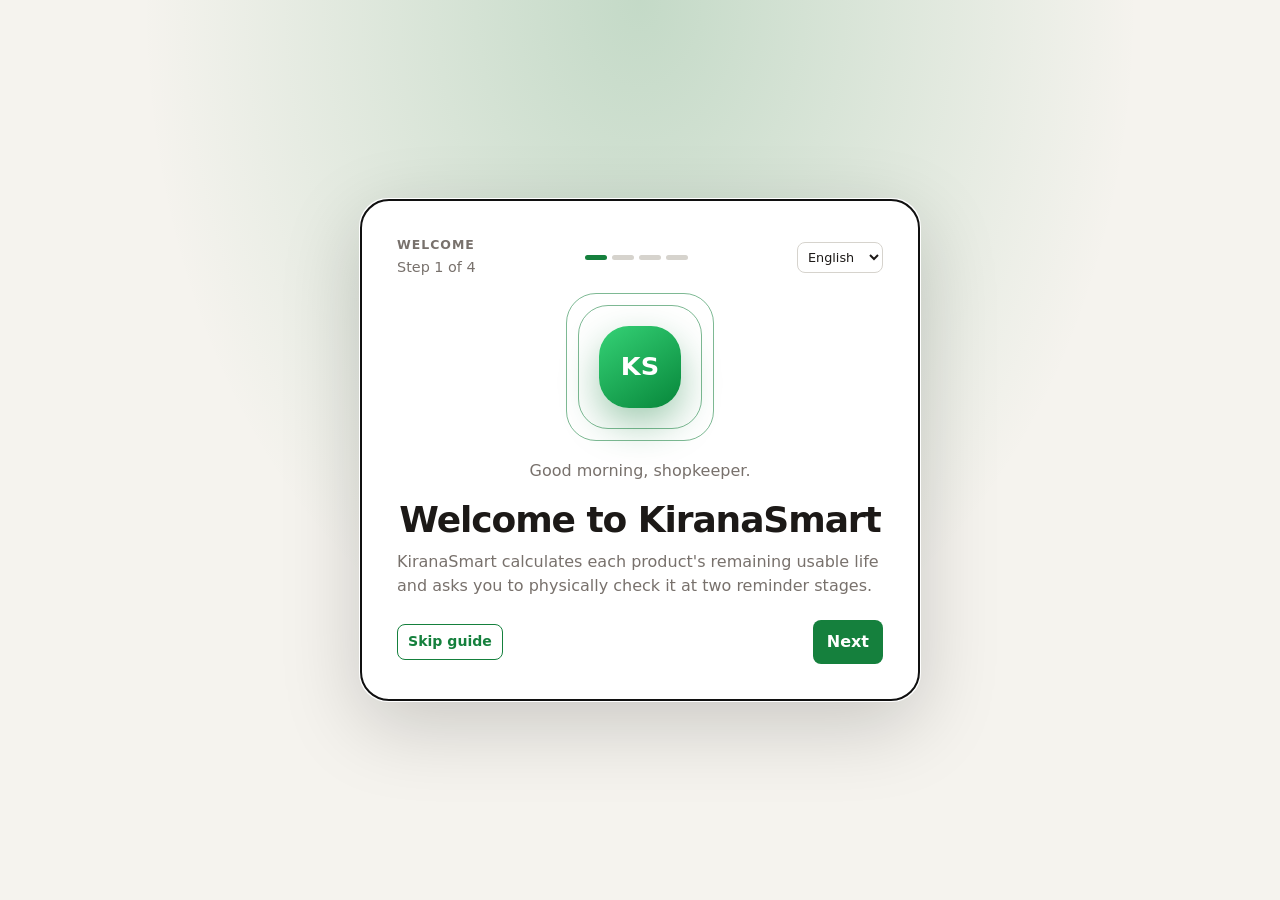
==== NEW ONE.html @ 7dddd2c5 "Add files via upload" ====
<!DOCTYPE html>
<html lang="en"><head><meta charset="utf-8">
<meta name="viewport" content="width=device-width, initial-scale=1, viewport-fit=cover">
<title>KiranaSmart — Expiry Reminders</title>
<style>
:root{--bg:#f5f3ee;--card:#fff;--ink:#1c1917;--mut:#78716c;--brand:#15803d;--line:#d6d3cd;--g:#16a34a;--y:#f59e0b;--r:#dc2626;--on:#fff;--ease-spring:cubic-bezier(0.16,1,0.3,1);box-sizing:border-box;padding-top:env(safe-area-inset-top,0px);padding-bottom:env(safe-area-inset-bottom,0px);color-scheme:light}
@media(prefers-color-scheme:dark){:root:not([data-theme="light"]){--bg:#0c0a09;--card:#1c1917;--ink:#fafaf9;--mut:#a8a29e;--brand:#1db954;--line:#44403c;--on:#003d20;color-scheme:dark}}
:root[data-theme="dark"]{--bg:#0c0a09;--card:#1c1917;--ink:#fafaf9;--mut:#a8a29e;--brand:#1db954;--line:#44403c;--on:#003d20;color-scheme:dark}
*{box-sizing:border-box}html{scroll-padding-top:env(safe-area-inset-top,0px)}
body{margin:0;background:var(--bg);color:var(--ink);font:16px/1.5 system-ui,-apple-system,"Segoe UI","Noto Sans","Noto Sans Devanagari","Noto Sans Kannada",sans-serif;padding-bottom:108px}
header{display:flex;justify-content:space-between;align-items:center;gap:8px;padding:14px 16px;background:var(--bg);color:var(--ink);border-bottom:1px solid var(--line)}
header h1{margin:0;font-size:1.25rem;letter-spacing:.2px}
header .sub{font-size:.78rem;opacity:.82}
header select{width:auto;max-width:45%;padding:6px 8px;border-radius:8px;border:0;font:inherit}
.header-actions{display:flex;align-items:center;gap:8px}
main{max-width:720px;margin:0 auto;padding:14px}
h2{font-size:1.05rem;margin:18px 0 8px}
.card{background:var(--card);border:1px solid var(--line);border-left-width:6px;border-radius:8px;padding:12px;margin:0 0 10px;box-shadow:0 2px 10px rgba(28,25,23,.035);transition:transform .28s var(--ease-spring),box-shadow .28s var(--ease-spring),background-color .2s var(--ease-spring)}
.card:hover{transform:translateY(-2px);box-shadow:0 8px 24px rgba(28,25,23,.08)}
.card.g{border-left-color:var(--g)}.card.y{border-left-color:var(--y)}.card.r{border-left-color:var(--r)}
.card.n{border-left-color:var(--line)}
.card.r{animation:pulseGlow 3.2s ease-in-out infinite}
.row{display:flex;justify-content:space-between;gap:8px;align-items:flex-start;flex-wrap:wrap}
.mut{color:var(--mut);font-size:.9rem}
.chip{display:inline-block;padding:2px 10px;border-radius:99px;font-size:.82rem;font-weight:600;color:#fff}
.chip.g{background:var(--g);color:#082b16}.chip.y{background:var(--y);color:#222}.chip.r{background:var(--r)}.chip.n{background:var(--mut)}
.ledger{display:flex;height:44px;border-radius:8px;overflow:hidden;border:1px solid var(--line);margin:8px 0}
.ledger div{display:flex;align-items:center;justify-content:center;color:#fff;font-weight:700;min-width:0;transition:flex .5s var(--ease-spring)}
.ledger .y{color:#222}
.stats{display:grid;grid-template-columns:repeat(3,minmax(0,1fr));gap:8px}
.stat{background:var(--card);border:1px solid var(--line);border-radius:10px;padding:10px}
.stat b{font-size:1.6rem;display:block}
.stat small{display:block;font-size:.75rem}
.dash-actions{border-left:6px solid var(--brand)}
.risk-section{background:var(--card);border:1px solid var(--line);border-left:7px solid var(--line);border-radius:8px;padding:12px;margin:14px 0;transition:transform .28s var(--ease-spring),box-shadow .28s var(--ease-spring)}
.risk-section:hover{transform:translateY(-2px);box-shadow:0 8px 24px rgba(28,25,23,.08)}
.risk-section.g{border-left-color:var(--g)}.risk-section.y{border-left-color:var(--y)}.risk-section.r{border-left-color:var(--r)}
.risk-section.n{border-left-color:var(--line)}
.risk-section.r{animation:pulseGlow 3.2s ease-in-out infinite}
.risk-head{display:flex;align-items:center;justify-content:space-between;gap:8px}
.risk-head h2{margin:0}
.risk-section>p{margin:6px 0 12px;color:var(--mut)}
.risk-section .card{margin-bottom:8px}
.recent-products{display:grid;grid-template-columns:repeat(2,minmax(0,1fr));gap:8px;margin-top:10px}
.recent-product{width:100%;text-align:left;background:var(--bg);color:var(--ink);border:1px solid var(--line);padding:10px;display:flex;flex-direction:column;gap:2px}
.recent-product b{overflow-wrap:anywhere}
.recent-product small{color:var(--mut);font-size:.8rem}
.recent-product.selected{border-color:var(--brand);box-shadow:inset 0 0 0 1px var(--brand)}
.form-card,.settings-card{background:var(--card);border:1px solid var(--line);border-radius:8px;padding:16px;margin:0 0 14px;box-shadow:0 2px 10px rgba(28,25,23,.035)}
.form-card h3,.settings-card h3{margin:0 0 4px;font-size:1rem}
.form-hint{margin:0 0 12px;color:var(--mut);font-size:.86rem}
.form-grid{display:grid;grid-template-columns:repeat(2,minmax(0,1fr));gap:10px}
.qty-stepper{display:flex;align-items:center;gap:10px}
.qty-stepper button{width:44px;height:44px;padding:0;font-size:1.25rem}
.qty-stepper input{max-width:90px;text-align:center}
.settings-group{margin:0 0 22px}
.settings-group>h2{font-size:.82rem;text-transform:uppercase;letter-spacing:.08em;color:var(--mut);margin:18px 2px 10px}
.settings-row{display:flex;align-items:center;gap:12px}
.settings-icon{width:40px;height:40px;flex:none;border-radius:8px;background:color-mix(in srgb,var(--brand) 12%,transparent);display:grid;place-items:center;color:var(--brand);font-weight:800}
.settings-copy{flex:1;min-width:0}
.settings-copy b{display:block}
.settings-copy p{margin:2px 0 0;color:var(--mut);font-size:.86rem}
.theme-options{display:grid;grid-template-columns:repeat(3,1fr);gap:8px;margin-top:12px}
.theme-option{background:var(--bg);color:var(--mut);border:1px solid var(--line);padding:10px 6px}
.theme-option.selected{background:color-mix(in srgb,var(--brand) 12%,var(--card));border-color:var(--brand);color:var(--brand)}
.brand-panel{display:flex;align-items:center;gap:14px}
.brand-mark{width:48px;height:48px;display:grid;place-items:center;border-radius:8px;background:var(--brand);color:var(--on);font-size:1.05rem;font-weight:800}
.brand-panel p{margin:2px 0 0;color:var(--mut);font-size:.88rem}
details.settings-card{padding:0}
details.settings-card summary{padding:14px 16px;cursor:pointer;font-weight:700}
details.settings-card>div{padding:0 16px 16px}
label{display:block;margin:10px 0 3px;font-weight:600;font-size:.92rem}
input,select,textarea{width:100%;padding:10px;border:1px solid var(--line);border-radius:8px;background:var(--card);color:var(--ink);font:inherit}
.in{display:flex;gap:6px}.in button{flex:none}
button{padding:10px 14px;border:0;border-radius:8px;background:var(--brand);color:var(--on);font:inherit;font-weight:600;cursor:pointer;transition:transform .24s var(--ease-spring),background-color .2s var(--ease-spring),color .2s var(--ease-spring),box-shadow .24s var(--ease-spring)}
button:hover:not(:disabled){transform:translateY(-2px);box-shadow:0 6px 18px rgba(0,0,0,.12)}
button:active:not(:disabled){transform:scale(.96)}
button.s{background:transparent;color:var(--brand);border:1px solid var(--brand)}
button.d{background:var(--r);color:#fff}
button.sm{padding:6px 10px;font-size:.88rem}
button:disabled{opacity:.55;cursor:not-allowed}
button:focus-visible,input:focus-visible,select:focus-visible{outline:3px solid var(--y);outline-offset:2px}
.acts{display:flex;gap:6px;flex-wrap:wrap;margin-top:8px}
nav{position:fixed;left:16px;right:16px;bottom:calc(10px + env(safe-area-inset-bottom,0px));display:flex;background:var(--card);border:1px solid var(--line);border-radius:8px;box-shadow:0 8px 26px rgba(28,25,23,.12);overflow:hidden}
nav button{flex:1;background:none;color:var(--mut);border-radius:0;padding:12px 2px;font-size:.82rem}
nav button.on{color:var(--brand);box-shadow:inset 0 3px 0 var(--brand)}
#toast{position:fixed;left:12px;right:12px;bottom:calc(76px + env(safe-area-inset-bottom,0px));background:var(--ink);color:var(--bg);padding:10px 14px;border-radius:8px;display:none;z-index:5}
#modal{position:fixed;inset:0;background:rgba(0,0,0,.55);backdrop-filter:blur(10px);-webkit-backdrop-filter:blur(10px);display:none;align-items:flex-end;justify-content:center;z-index:6}
#modal>div{background:var(--card);width:100%;max-width:520px;padding:16px;border-radius:18px 18px 0 0;display:flex;flex-direction:column;gap:8px;animation:sheetIn .5s var(--ease-spring) both}
.err{color:var(--r);font-weight:600}
.score-panel{display:flex;align-items:center;gap:16px;background:linear-gradient(135deg,color-mix(in srgb,var(--brand) 13%,var(--card)),var(--card));border:1px solid var(--line);border-radius:18px;padding:16px;margin:12px 0;box-shadow:0 8px 28px rgba(28,25,23,.06)}
.score-gauge{width:116px;height:116px;flex:none;position:relative}
.score-gauge svg{width:100%;height:100%;transform:rotate(-90deg)}
.score-track,.score-value{fill:none;stroke-width:10}
.score-track{stroke:var(--line)}
.score-value{stroke:var(--brand);stroke-linecap:round;stroke-dasharray:276.46;stroke-dashoffset:276.46;transition:stroke-dashoffset .9s var(--ease-spring),stroke .3s var(--ease-spring)}
.score-number{position:absolute;inset:0;display:grid;place-content:center;text-align:center;line-height:1.1}
.score-number strong{font-size:1.6rem}
.score-copy h2{margin:0 0 4px;font-size:1.05rem}
.score-copy p{margin:0;color:var(--mut);font-size:.88rem}
.score-grade{display:inline-flex;margin-top:8px;padding:3px 9px;border-radius:99px;background:color-mix(in srgb,var(--brand) 16%,var(--card));color:var(--brand);font-weight:800;font-size:.82rem}
.horizon{margin:14px 0 18px}
.horizon-head{display:flex;justify-content:space-between;align-items:baseline;gap:8px}
.horizon-head h2{margin:0}
.horizon-strip{display:grid;grid-template-columns:repeat(7,minmax(54px,1fr));gap:6px;overflow-x:auto;padding:8px 2px 10px}
.horizon-day{min-width:54px;padding:8px 4px;background:var(--card);color:var(--ink);border:1px solid var(--line);text-align:center;display:grid;gap:2px}
.horizon-day small{font-size:.68rem;color:var(--mut)}
.horizon-day b{font-size:1rem}
.horizon-day.has-items{border-color:var(--y);background:color-mix(in srgb,var(--y) 10%,var(--card))}
.horizon-day.today{box-shadow:inset 0 0 0 2px var(--brand)}
.horizon-day .count{font-size:.72rem;color:var(--brand);font-weight:700}
.horizon-clear{font-size:.78rem}
.onboarding{position:fixed;inset:0;z-index:20;display:grid;place-items:center;padding:clamp(12px,4vw,36px);background:radial-gradient(ellipse at 50% 0%,color-mix(in srgb,var(--brand) 22%,transparent),transparent 55%),var(--bg);overflow:auto}
.onboarding[hidden]{display:none}
.guide-card{width:min(100%,560px);max-height:min(92dvh,800px);overflow:auto;background:var(--card);border:1px solid var(--line);border-radius:28px;padding:clamp(20px,5vw,36px);box-shadow:0 24px 80px rgba(0,0,0,.18);animation:guideIn .55s var(--ease-spring) both}
.guide-top{display:flex;justify-content:space-between;align-items:center;gap:12px;margin-bottom:18px}
.guide-language select{width:auto;max-width:130px;padding:6px;font-size:.8rem}
.guide-progress{display:flex;gap:5px}
.guide-progress i{width:22px;height:5px;border-radius:99px;background:var(--line)}
.guide-progress i.active{background:var(--brand)}
.guide-step-label{color:var(--mut);font-size:.78rem;font-weight:700;letter-spacing:.08em;text-transform:uppercase}
.guide-card h2{font-size:clamp(1.5rem,5vw,2.25rem);line-height:1.15;letter-spacing:-.03em;margin:8px 0 10px}
.guide-card p{color:var(--mut);margin:0 0 16px}
.guide-actions{display:flex;justify-content:space-between;align-items:center;gap:8px;margin-top:22px}
.guide-actions-right{display:flex;gap:8px}
.hero-logo-wrap{position:relative;width:140px;height:140px;margin:8px auto 22px;display:grid;place-items:center}
.hero-ring,.hero-logo{position:absolute;border-radius:30px}
.hero-ring{inset:8px;border:1px solid color-mix(in srgb,var(--brand) 55%,transparent);animation:ringPulse 2.8s ease-out infinite}
.hero-ring:nth-child(2){inset:-4px;animation-delay:.9s}
.hero-logo{width:82px;height:82px;display:grid;place-items:center;background:linear-gradient(145deg,#35d276,#07863a);color:white;font-size:1.6rem;font-weight:900;box-shadow:0 16px 38px color-mix(in srgb,var(--brand) 40%,transparent);animation:logoFloat 3s var(--ease-spring) infinite}
.warm-greeting{text-align:center}
.risk-demo{display:grid;gap:9px;margin:18px 0}
.risk-demo-row{display:grid;grid-template-columns:44px 1fr auto;align-items:center;gap:10px;padding:12px;border:1px solid var(--line);border-radius:14px;background:var(--bg)}
.risk-demo-dot{width:34px;height:34px;border-radius:50%;display:grid;place-items:center;font-size:1.1rem}
.risk-demo-row.g .risk-demo-dot{background:color-mix(in srgb,var(--g) 20%,var(--card))}
.risk-demo-row.y .risk-demo-dot{background:color-mix(in srgb,var(--y) 22%,var(--card))}
.risk-demo-row.r .risk-demo-dot{background:color-mix(in srgb,var(--r) 18%,var(--card))}
.countdown{height:5px;border-radius:9px;background:var(--line);overflow:hidden;margin-top:8px}
.countdown span{display:block;height:100%;border-radius:9px;background:var(--brand);transform-origin:left;animation:countdownFill 2.5s var(--ease-spring) both}
.risk-demo-row.y .countdown span{background:var(--y);width:50%}
.risk-demo-row.r .countdown span{background:var(--r);width:20%}
.risk-demo-row.g .countdown span{width:92%}
.practice-card{padding:18px;background:linear-gradient(145deg,color-mix(in srgb,var(--brand) 12%,var(--card)),var(--card));border:1px solid var(--line);border-radius:18px}
.practice-card .sample-icon{font-size:2rem}
.practice-success{padding:10px 12px;border-radius:12px;background:color-mix(in srgb,var(--g) 15%,var(--card));color:var(--brand);font-weight:700}
.guide-ready{padding:14px;border-radius:16px;background:color-mix(in srgb,var(--brand) 10%,var(--card));display:flex;gap:12px;align-items:center}
.guide-ready .ready-check{font-size:1.8rem}
.guide-store-name{margin:12px 0}
.sound-toggle{display:flex;align-items:center;gap:10px}
.sound-toggle input{width:auto}
#confetti{position:fixed;inset:0;width:100%;height:100%;pointer-events:none;z-index:21}
@keyframes pulseGlow{0%,100%{box-shadow:0 2px 10px rgba(239,68,68,.05)}50%{box-shadow:0 5px 20px rgba(239,68,68,.16)}}
@keyframes sheetIn{from{transform:translateY(100%);opacity:.7}to{transform:translateY(0);opacity:1}}
@keyframes guideIn{from{opacity:0;transform:translateY(16px) scale(.98)}to{opacity:1;transform:translateY(0) scale(1)}}
@keyframes logoFloat{0%,100%{transform:translateY(0) rotate(-6deg)}50%{transform:translateY(-8px) rotate(6deg)}}
@keyframes ringPulse{0%{transform:scale(.82);opacity:.75}100%{transform:scale(1.35);opacity:0}}
@keyframes countdownFill{from{transform:scaleX(0)}to{transform:scaleX(1)}}
@media(max-width:480px){.stats{gap:6px}.stat{padding:8px}.stat b{font-size:1.35rem}main{padding:10px}.form-grid{grid-template-columns:1fr}}
@media(max-width:430px){.score-panel{gap:10px;padding:12px}.score-gauge{width:94px;height:94px}.score-copy p{font-size:.8rem}.header-actions{gap:4px}header{padding:10px}}
@media(prefers-reduced-motion:reduce){*,*::before,*::after{animation-duration:.01ms!important;animation-iteration-count:1!important;transition-duration:.01ms!important;scroll-behavior:auto!important}}
</style></head><body>
<header><div><h1>KiranaSmart</h1><div id="subtitle" class="sub"></div></div><div class="header-actions"><button class="s sm" onclick="openGuide()">(?) <span id="guideLabel">Guide</span></button><select id="lg" onchange="S.lang=this.value;save();render();if(guideOpen)renderGuide()" aria-label="Language"><option value="en">English</option><option value="hi">हिन्दी</option><option value="kn">ಕನ್ನಡ</option></select></div></header>
<main id="main" tabindex="-1"></main>
<nav id="nav"></nav><div id="toast" role="status" aria-live="polite"></div><div id="modal" aria-hidden="true"><div id="mbox" role="dialog" aria-modal="true"></div></div><canvas id="confetti" aria-hidden="true"></canvas><div id="onboarding" class="onboarding" hidden></div>
<script>
const T={
dash:["Dashboard","डैशबोर्ड","ಡ್ಯಾಶ್‌ಬೋರ್ಡ್"],stock:["Stock","स्टॉक","ಸ್ಟಾಕ್"],add:["Add batch","बैच जोड़ें","ಬ್ಯಾಚ್ ಸೇರಿಸಿ"],hist:["History","इतिहास","ಇತಿಹಾಸ"],set:["Settings","सेटिंग्स","ಸೆಟ್ಟಿಂಗ್‌ಗಳು"],
prods:["Products","उत्पाद","ಉತ್ಪನ್ನಗಳು"],bats:["Batches","बैच","ಬ್ಯಾಚ್‌ಗಳು"],g:["Safe","सुरक्षित","ಸುರಕ್ಷಿತ"],y:["Inspect","जाँच करें","ಪರಿಶೀಲಿಸಿ"],r:["Urgent","अत्यावश्यक","ತುರ್ತು"],
name:["Product name","उत्पाद का नाम","ಉತ್ಪನ್ನದ ಹೆಸರು"],brand:["Brand","ब्रांड","ಬ್ರಾಂಡ್"],cat:["Category","श्रेणी","ವರ್ಗ"],bno:["Batch number","बैच नंबर","ಬ್ಯಾಚ್ ಸಂಖ್ಯೆ"],
mfg:["Manufacturing date (optional)","निर्माण तिथि (वैकल्पिक)","ತಯಾರಿಕಾ ದಿನಾಂಕ (ಐಚ್ಛಿಕ)"],mfgHint:["Needed to calculate the 50% and 25% shelf-life reminders.","50% और 25% अवधि के रिमाइंडर के लिए यह तारीख ज़रूरी है।","50% ಮತ್ತು 25% ಅವಧಿ ಜ್ಞಾಪನೆ ಲೆಕ್ಕಿಸಲು ಈ ದಿನಾಂಕ ಅಗತ್ಯ."],exp:["Expiry date","समाप्ति तिथि","ಅವಧಿ ಮುಗಿಯುವ ದಿನಾಂಕ"],recv:["Received date","प्राप्ति तिथि","ಸ್ವೀಕರಿಸಿದ ದಿನಾಂಕ"],qty:["Quantity received","प्राप्त मात्रा","ಸ್ವೀಕರಿಸಿದ ಪ್ರಮಾಣ"],
save:["Save","सहेजें","ಉಳಿಸಿ"],cancel:["Cancel","रद्द करें","ರದ್ದುಮಾಡಿ"],
search:["Search product, brand or batch","उत्पाद, ब्रांड या बैच खोजें","ಉತ್ಪನ್ನ, ಬ್ರಾಂಡ್ ಅಥವಾ ಬ್ಯಾಚ್ ಹುಡುಕಿ"],all:["All","सभी","ಎಲ್ಲಾ"],verify:["Verify stock","स्टॉक जाँचें","ಸ್ಟಾಕ್ ಪರಿಶೀಲಿಸಿ"],
avail:["Still available","अभी उपलब्ध","ಇನ್ನೂ ಲಭ್ಯ"],sold:["Completely sold","पूरा बिक गया","ಪೂರ್ತಿ ಮಾರಾಟ"],part:["Partially available","आंशिक उपलब्ध","ಭಾಗಶಃ ಲಭ್ಯ"],ret:["Returned to supplier","सप्लायर को लौटाया","ಪೂರೈಕೆದಾರರಿಗೆ ಹಿಂತಿರುಗಿಸಿದೆ"],disp:["Disposed of","नष्ट किया","ವಿಲೇವಾರಿ ಮಾಡಲಾಗಿದೆ"],nf:["Not found – investigate","नहीं मिला – जाँच करें","ಸಿಗಲಿಲ್ಲ – ತನಿಖೆ ಮಾಡಿ"],
edit:["Edit","बदलें","ಸಂಪಾದಿಸಿ"],del:["Delete","हटाएँ","ಅಳಿಸಿ"],sure:["Delete this batch record? This cannot be undone.","यह बैच रिकॉर्ड हटाएँ? यह वापस नहीं होगा।","ಈ ಬ್ಯಾಚ್ ದಾಖಲೆ ಅಳಿಸಬೇಕೆ? ಇದನ್ನು ಹಿಂತೆಗೆಯಲು ಸಾಧ್ಯವಿಲ್ಲ."],
empty:["No batches yet. Add your first batch.","अभी कोई बैच नहीं। पहला बैच जोड़ें।","ಇನ್ನೂ ಬ್ಯಾಚ್‌ಗಳಿಲ್ಲ. ಮೊದಲ ಬ್ಯಾಚ್ ಸೇರಿಸಿ."],left:["% shelf life left","% अवधि शेष","% ಅವಧಿ ಉಳಿದಿದೆ"],
noReminder:["No percentage reminder","प्रतिशत रिमाइंडर नहीं","ಶೇಕಡಾವಾರು ಜ್ಞಾಪನೆ ಇಲ್ಲ"],needMfg:["Add a manufacturing date to enable life reminders.","अवधि रिमाइंडर के लिए निर्माण तिथि जोड़ें।","ಅವಧಿ ಜ್ಞಾಪನೆಗಾಗಿ ತಯಾರಿಕಾ ದಿನಾಂಕ ಸೇರಿಸಿ."],afterDate:["Reminder period ended; this record stays in your list.","रिमाइंडर अवधि पूरी हुई; यह रिकॉर्ड सूची में रहेगा।","ಜ್ಞಾಪನೆ ಅವಧಿ ಮುಗಿದಿದೆ; ಈ ದಾಖಲೆ ಪಟ್ಟಿಯಲ್ಲೇ ಇರುತ್ತದೆ."],neutralHelp:["Percentage reminders need a manufacturing date and stop at the package date. Records are never removed automatically.","प्रतिशत रिमाइंडर के लिए निर्माण तिथि चाहिए और वे पैकेट की तारीख पर रुकते हैं। रिकॉर्ड अपने आप नहीं हटते।","ಶೇಕಡಾವಾರು ಜ್ಞಾಪನೆಗೆ ತಯಾರಿಕಾ ದಿನಾಂಕ ಅಗತ್ಯ; ಪ್ಯಾಕೆಟ್ ದಿನಾಂಕದಂದು ಅವು ನಿಲ್ಲುತ್ತವೆ. ದಾಖಲೆಗಳು ತಾನಾಗಿಯೇ ಅಳಿಸುವುದಿಲ್ಲ."],
r1:["50% of shelf life remains. Check this batch.","50% अवधि शेष है। इस बैच की जाँच करें।","50% ಅವಧಿ ಉಳಿದಿದೆ. ಈ ಬ್ಯಾಚ್ ಪರಿಶೀಲಿಸಿ."],r2:["25% of shelf life remains. Check this batch.","25% अवधि शेष है। इस बैच की जाँच करें।","25% ಅವಧಿ ಉಳಿದಿದೆ. ಈ ಬ್ಯಾಚ್ ಪರಿಶೀಲಿಸಿ."],
dupe:["This batch number already exists for this product.","इस उत्पाद का यह बैच नंबर पहले से है।","ಈ ಉತ್ಪನ್ನಕ್ಕೆ ಈ ಬ್ಯಾಚ್ ಸಂಖ್ಯೆ ಈಗಾಗಲೇ ಇದೆ."],errd:["Manufacturing date must be before expiry date.","निर्माण तिथि समाप्ति से पहले होनी चाहिए।","ತಯಾರಿಕಾ ದಿನಾಂಕ ಅವಧಿ ದಿನಾಂಕಕ್ಕಿಂತ ಮೊದಲು ಇರಬೇಕು."],
errr:["Enter a product name, expiry date and quantity of at least one.","उत्पाद का नाम, समाप्ति तारीख और कम से कम एक मात्रा भरें।","ಉತ್ಪನ್ನದ ಹೆಸರು, ಅವಧಿ ದಿನಾಂಕ ಮತ್ತು ಕನಿಷ್ಠ ಒಂದು ಪ್ರಮಾಣ ನಮೂದಿಸಿ."],
lang:["Language","भाषा","ಭಾಷೆ"],notif:["Enable notifications","सूचनाएँ चालू करें","ಅಧಿಸೂಚನೆ ಆನ್ ಮಾಡಿ"],backup:["Backup (copy this text)","बैकअप (यह टेक्स्ट कॉपी करें)","ಬ್ಯಾಕಪ್ (ಈ ಪಠ್ಯ ನಕಲಿಸಿ)"],restore:["Restore from backup (paste above)","बैकअप से वापस लाएँ (ऊपर पेस्ट करें)","ಬ್ಯಾಕಪ್‌ನಿಂದ ಮರುಸ್ಥಾಪಿಸಿ (ಮೇಲೆ ಅಂಟಿಸಿ)"],
bad:["That backup is not valid.","यह बैकअप सही नहीं है।","ಈ ಬ್ಯಾಕಪ್ ಸರಿಯಿಲ್ಲ."],nonot:["Notifications are blocked or unsupported. Reminders still show inside the app.","सूचनाएँ बंद या अनुपलब्ध हैं। अनुस्मारक ऐप में दिखेंगे।","ಅಧಿಸೂಚನೆ ನಿರ್ಬಂಧಿತ. ಜ್ಞಾಪನೆಗಳು ಆ್ಯಪ್‌ನಲ್ಲಿ ಕಾಣುತ್ತವೆ."],
await:["Percentage reminders to check","जाँचने के लिए प्रतिशत रिमाइंडर","ಪರಿಶೀಲಿಸಬೇಕಾದ ಶೇಕಡಾವಾರು ಜ್ಞಾಪನೆ"],rlog:["Reminder history","अनुस्मारक इतिहास","ಜ್ಞಾಪನೆ ಇತಿಹಾಸ"],upc:["50% and 25% shelf-life reminders; manufacturing date required.","50% और 25% अवधि के रिमाइंडर; निर्माण तिथि ज़रूरी।","50% ಮತ್ತು 25% ಅವಧಿ ಜ್ಞಾಪನೆ; ತಯಾರಿಕಾ ದಿನಾಂಕ ಅಗತ್ಯ."],
recent:["Recently added","हाल में जोड़े","ಇತ್ತೀಚೆಗೆ ಸೇರಿಸಿದ"],note:["Counts show records, not confirmed stock. Check the shelf.","गिनती रिकॉर्ड की है, पक्के स्टॉक की नहीं। शेल्फ जाँचें।","ಎಣಿಕೆ ದಾಖಲೆಗಳದ್ದು, ದೃಢ ಸ್ಟಾಕ್ ಅಲ್ಲ. ಶೆಲ್ಫ್ ಪರಿಶೀಲಿಸಿ."],
verq:["Verified quantity","जाँची गई मात्रा","ಪರಿಶೀಲಿತ ಪ್ರಮಾಣ"],ok:["Saved","सहेजा गया","ಉಳಿಸಲಾಗಿದೆ"],q:["Qty","मात्रा","ಪ್ರಮಾಣ"],ex:["Expires","समाप्ति","ಅವಧಿ"],hn:["Verification notes","जाँच नोट","ಪರಿಶೀಲನೆ ಟಿಪ್ಪಣಿ"],none:["Nothing here yet.","यहाँ अभी कुछ नहीं।","ಇಲ್ಲಿ ಇನ್ನೂ ಏನೂ ಇಲ್ಲ."],
onhand:["On hand","उपलब्ध मात्रा","ಕೈಯಲ್ಲಿರುವುದು"],low:["Low stock","कम स्टॉक","ಕಡಿಮೆ ಸ್ಟಾಕ್"],min:["Low-stock threshold","कम स्टॉक सीमा","ಕಡಿಮೆ ಸ್ಟಾಕ್ ಮಿತಿ"],price:["Cost per unit (₹)","प्रति इकाई लागत (₹)","ಪ್ರತಿ ಘಟಕದ ಬೆಲೆ (₹)"],value:["Stock cost estimate","स्टॉक की अनुमानित लागत","ಸ್ಟಾಕ್ ಅಂದಾಜು ವೆಚ್ಚ"],use:["Use one","एक उपयोग करें","ಒಂದನ್ನು ಬಳಸಿ"],used:["Used one item","एक वस्तु उपयोग हुई","ಒಂದು ವಸ್ತು ಬಳಕೆಯಾಗಿದೆ"],csv:["Export CSV","CSV निर्यात करें","CSV ರಫ್ತು"],badcsv:["Could not export data.","डेटा निर्यात नहीं हो सका।","ಡೇಟಾವನ್ನು ರಫ್ತು ಮಾಡಲಾಗಲಿಲ್ಲ."],errq:["Verified quantity cannot exceed quantity received.","जाँची गई मात्रा प्राप्त मात्रा से अधिक नहीं हो सकती।","ಪರಿಶೀಲಿತ ಪ್ರಮಾಣ ಸ್ವೀಕರಿಸಿದ ಪ್ರಮಾಣಕ್ಕಿಂತ ಹೆಚ್ಚಿರಬಾರದು."],expense:["Tracked value · not a budget recommendation","दर्ज मूल्य · बजट सलाह नहीं","ದಾಖಲಿಸಿದ ಮೌಲ್ಯ · ಬಜೆಟ್ ಸಲಹೆಯಲ್ಲ"],tagline:["Shop stock · works offline","दुकान का स्टॉक · ऑफ़लाइन काम करता है","ಅಂಗಡಿಯ ಸ್ಟಾಕ್ · ಆಫ್‌ಲೈನ್‌ನಲ್ಲೂ ಕೆಲಸ"]};
Object.assign(T,{
 today:["Today's shop check","आज की दुकान जाँच","ಇಂದಿನ ಅಂಗಡಿ ಪರಿಶೀಲನೆ"],guide:["1. Add deliveries. 2. Check yellow items today. 3. Inspect red items now.","1. माल जोड़ें। 2. पीली वस्तुएँ आज जाँचें। 3. लाल वस्तुओं की अभी जाँच करें।","1. ಬಂದ ಸರಕು ಸೇರಿಸಿ. 2. ಹಳದಿ ವಸ್ತುಗಳನ್ನು ಇಂದು ಪರಿಶೀಲಿಸಿ. 3. ಕೆಂಪು ವಸ್ತುಗಳನ್ನು ಈಗ ಪರಿಶೀಲಿಸಿ."],
 greenHelp:["Good for normal sale. Keep on the shelf and check on your next stock round.","सामान्य बिक्री के लिए ठीक। शेल्फ पर रखें और अगली स्टॉक जाँच में देखें।","ಸಾಮಾನ್ಯ ಮಾರಾಟಕ್ಕೆ ಸರಿ. ಶೆಲ್ಫ್‌ನಲ್ಲಿ ಇಡಿ; ಮುಂದಿನ ಸ್ಟಾಕ್ ಪರಿಶೀಲನೆಯಲ್ಲಿ ನೋಡಿ."],
 yellowHelp:["Check the date and quantity today. Move older items to the front.","आज तारीख और मात्रा जाँचें। पुराना माल आगे रखें।","ಇಂದು ದಿನಾಂಕ ಮತ್ತು ಪ್ರಮಾಣ ನೋಡಿ. ಹಳೆಯ ಸರಕುಗಳನ್ನು ಮುಂದೆ ಇಡಿ."],
 redHelp:["25% of shelf life remains. Check the package and shelf; the app does not decide whether stock can be sold.","25% अवधि शेष है। पैकेट और शेल्फ़ जाँचें; बिक्री का निर्णय ऐप नहीं करता।","25% ಅವಧಿ ಉಳಿದಿದೆ. ಪ್ಯಾಕೆಟ್ ಮತ್ತು ಶೆಲ್ಫ್ ಪರಿಶೀಲಿಸಿ; ಮಾರಾಟದ ನಿರ್ಧಾರವನ್ನು ಆ್ಯಪ್ ಮಾಡುವುದಿಲ್ಲ."],
 batches:["Batches","बैच","ಬ್ಯಾಚ್‌ಗಳು"],itemsHere:["No items in this section.","इस भाग में कोई वस्तु नहीं।","ಈ ವಿಭಾಗದಲ್ಲಿ ವಸ್ತುಗಳಿಲ್ಲ."],
 recentTitle:["Quick add a saved product","पहले से जोड़ा उत्पाद चुनें","ಉಳಿಸಿದ ಉತ್ಪನ್ನವನ್ನು ತ್ವರಿತವಾಗಿ ಸೇರಿಸಿ"], recentHelp:["Choose a product added before to reuse its name, brand, category and saved stock settings. Enter this delivery's expiry and quantity.","पहले जोड़ा उत्पाद चुनकर उसका नाम, ब्रांड, श्रेणी और स्टॉक सेटिंग फिर से इस्तेमाल करें। इस खेप की समाप्ति और मात्रा भरें।","ಮೊದಲು ಸೇರಿಸಿದ ಉತ್ಪನ್ನ ಆಯ್ಕೆಮಾಡಿ ಅದರ ಹೆಸರು, ಬ್ರಾಂಡ್, ವರ್ಗ ಮತ್ತು ಸ್ಟಾಕ್ ಸೆಟ್ಟಿಂಗ್ ಮರುಬಳಸಿ. ಈ ಸರಕಿನ ಅವಧಿ ಮತ್ತು ಪ್ರಮಾಣ ನಮೂದಿಸಿ."],
 productCard:["Product details","उत्पाद विवरण","ಉತ್ಪನ್ನ ವಿವರಗಳು"],productHint:["Enter a new product or choose a saved product above.","नया उत्पाद भरें या ऊपर से पहले जोड़ा उत्पाद चुनें।","ಹೊಸ ಉತ್ಪನ್ನ ನಮೂದಿಸಿ ಅಥವಾ ಮೇಲಿನ ಉಳಿಸಿದ ಉತ್ಪನ್ನ ಆಯ್ಕೆಮಾಡಿ."],
 stockCard:["Delivery & expiry","माल और समाप्ति","ಸರಕು ಮತ್ತು ಅವಧಿ"],stockHint:["Enter the expiry date and batch number if one is printed on the package.","पैकेट की समाप्ति तारीख भरें; बैच नंबर छपा हो तो जोड़ें।","ಅವಧಿ ದಿನಾಂಕ ನಮೂದಿಸಿ; ಪ್ಯಾಕೆಟ್‌ನಲ್ಲಿ ಬ್ಯಾಚ್ ಸಂಖ್ಯೆ ಇದ್ದರೆ ಸೇರಿಸಿ."],
 quantity:["Quantity received","प्राप्त मात्रा","ಸ್ವೀಕರಿಸಿದ ಪ್ರಮಾಣ"],details:["More details (optional)","और विवरण (वैकल्पिक)","ಹೆಚ್ಚಿನ ವಿವರಗಳು (ಐಚ್ಛಿಕ)"],category:["Category","श्रेणी","ವರ್ಗ"],selectCat:["Choose a category","श्रेणी चुनें","ವರ್ಗ ಆಯ್ಕೆಮಾಡಿ"],
 catDairy:["Dairy","डेयरी","ಹಾಲಿನ ಉತ್ಪನ್ನ"],catVeg:["Vegetables","सब्ज़ियाँ","ತರಕಾರಿಗಳು"],catFruit:["Fruits","फल","ಹಣ್ಣುಗಳು"],catMeat:["Meat & fish","मांस और मछली","ಮಾಂಸ ಮತ್ತು ಮೀನು"],catSnacks:["Snacks","स्नैक्स","ತಿಂಡಿಗಳು"],catDrinks:["Beverages","पेय","ಪಾನೀಯಗಳು"],catOther:["Other","अन्य","ಇತರೆ"],
 appearance:["Appearance","दिखावट","ಕಾಣಿಕೆ"],themeHelp:["Use system settings or choose a theme.","सिस्टम के अनुसार रखें या थीम चुनें।","ಸಿಸ್ಟಮ್ ಸೆಟ್ಟಿಂಗ್ ಬಳಸಿ ಅಥವಾ ಥೀಮ್ ಆಯ್ಕೆಮಾಡಿ."],system:["System","सिस्टम","ಸಿಸ್ಟಮ್"],light:["Light","लाइट","ಬೆಳಕು"],dark:["Dark","डार्क","ಕತ್ತಲೆ"],general:["General","सामान्य","ಸಾಮಾನ್ಯ"],
 guest:["Guest mode","अतिथि मोड","ಅತಿಥಿ ಮೋಡ್"],guestHelp:["No sign-in required. Items are saved on this device.","साइन-इन ज़रूरी नहीं। वस्तुएँ इसी डिवाइस पर सहेजी जाती हैं।","ಸೈನ್-ಇನ್ ಅಗತ್ಯವಿಲ್ಲ. ವಸ್ತುಗಳು ಈ ಸಾಧನದಲ್ಲೇ ಉಳಿಯುತ್ತವೆ."],
 privacy:["Privacy & storage","गोपनीयता और स्टोरेज","ಗೌಪ್ಯತೆ ಮತ್ತು ಸಂಗ್ರಹಣೆ"],privacyHelp:["Inventory stays in this browser unless you explicitly upload a cloud backup.","क्लाउड बैकअप अपलोड करने तक स्टॉक इसी ब्राउज़र में रहता है।","ಕ್ಲೌಡ್ ಬ್ಯಾಕಪ್ ಅಪ್‌ಲೋಡ್ ಮಾಡುವವರೆಗೆ ಸ್ಟಾಕ್ ಈ ಬ್ರೌಸರ್‌ನಲ್ಲೇ ಇರುತ್ತದೆ."],
 data:["Data & backup","डेटा और बैकअप","ಡೇಟಾ ಮತ್ತು ಬ್ಯಾಕಪ್"],exportHelp:["Download a spreadsheet of your inventory.","अपने स्टॉक की स्प्रेडशीट डाउनलोड करें।","ನಿಮ್ಮ ಸ್ಟಾಕ್‌ನ ಸ್ಪ್ರೆಡ್‌ಶೀಟ್ ಡೌನ್‌ಲೋಡ್ ಮಾಡಿ."],backupHelp:["Copy or restore a backup of this browser's inventory.","इस ब्राउज़र के स्टॉक का बैकअप कॉपी या वापस लाएँ।","ಈ ಬ್ರೌಸರ್‌ನ ಸ್ಟಾಕ್ ಬ್ಯಾಕಪ್ ನಕಲಿಸಿ ಅಥವಾ ಮರುಸ್ಥಾಪಿಸಿ."],
 formIntro:["Add an item from a delivery. Required fields are marked *.","डिलीवरी से वस्तु जोड़ें। * वाले फ़ील्ड ज़रूरी हैं।","ಬಂದ ಸರಕಿನಿಂದ ವಸ್ತು ಸೇರಿಸಿ. * ಗುರುತಿಸಿದ ವಿವರಗಳು ಅಗತ್ಯ."],required:["Required","ज़रूरी","ಅಗತ್ಯ"],expiryHelp:["Check the date printed on the package.","पैकेट पर छपी तारीख जाँचें।","ಪ್ಯಾಕೆಟ್‌ನ ದಿನಾಂಕ ಪರಿಶೀಲಿಸಿ."],batchOptional:["Optional — leave blank if the package has no batch number.","वैकल्पिक — पैकेट पर नंबर न हो तो खाली छोड़ें।","ಐಚ್ಛಿಕ — ಪ್ಯಾಕೆಟ್‌ನಲ್ಲಿ ಬ್ಯಾಚ್ ಸಂಖ್ಯೆ ಇಲ್ಲದಿದ್ದರೆ ಖಾಲಿ ಬಿಡಿ."],
 copyBackup:["Copy backup","बैकअप कॉपी करें","ಬ್ಯಾಕಪ್ ನಕಲಿಸಿ"],copyFallback:["Backup selected. Copy it manually.","बैकअप चुना गया है। उसे कॉपी करें।","ಬ್ಯಾಕಪ್ ಆಯ್ಕೆಮಾಡಲಾಗಿದೆ. ಅದನ್ನು ನಕಲಿಸಿ."],restoreHint:["Paste a saved backup here, then restore.","सहेजा बैकअप यहाँ चिपकाएँ, फिर वापस लाएँ।","ಉಳಿಸಿದ ಬ್ಯಾಕಪ್ ಇಲ್ಲಿ ಅಂಟಿಸಿ, ನಂತರ ಮರುಸ್ಥಾಪಿಸಿ."]
});
Object.assign(T,{
 account:["Optional account & cloud backup","वैकल्पिक खाता और क्लाउड बैकअप","ಐಚ್ಛಿಕ ಖಾತೆ ಮತ್ತು ಕ್ಲೌಡ್ ಬ್ಯಾಕಪ್"],
 accountHelp:["Guest mode stays available. Cloud backups are manual: upload overwrites the cloud copy; restore replaces this device's inventory.","अतिथि मोड उपलब्ध रहेगा। क्लाउड बैकअप हाथ से होता है: अपलोड क्लाउड कॉपी बदलेगा; रीस्टोर इस डिवाइस का स्टॉक बदलेगा।","ಅತಿಥಿ ಮೋಡ್ ಲಭ್ಯವಿರುತ್ತದೆ. ಕ್ಲೌಡ್ ಬ್ಯಾಕಪ್ ಕೈಯಾರೆ: ಅಪ್‌ಲೋಡ್ ಕ್ಲೌಡ್ ಪ್ರತಿಯನ್ನು ಬದಲಿಸುತ್ತದೆ; ಮರುಸ್ಥಾಪನೆ ಈ ಸಾಧನದ ಸ್ಟಾಕ್ ಬದಲಿಸುತ್ತದೆ."],
 projectUrl:["Supabase project URL","Supabase प्रोजेक्ट URL","Supabase ಪ್ರಾಜೆಕ್ಟ್ URL"],publicKey:["Supabase publishable / anon key","Supabase publishable / anon key","Supabase publishable / anon ಕೀ"],
 saveConfig:["Save connection","कनेक्शन सहेजें","ಸಂಪರ್ಕ ಉಳಿಸಿ"],configReady:["Supabase connection ready.","Supabase कनेक्शन तैयार है।","Supabase ಸಂಪರ್ಕ ಸಿದ್ಧವಾಗಿದೆ."],
 configMissing:["Enter the Supabase project URL and publishable key.","Supabase प्रोजेक्ट URL और publishable key भरें।","Supabase ಪ್ರಾಜೆಕ್ಟ್ URL ಮತ್ತು publishable ಕೀ ನಮೂದಿಸಿ."],
 configInvalid:["Enter a valid HTTPS Supabase project URL.","सही HTTPS Supabase प्रोजेक्ट URL भरें।","ಸರಿಯಾದ HTTPS Supabase ಪ್ರಾಜೆಕ್ಟ್ URL ನಮೂದಿಸಿ."],
 keyNotice:["Use only the publishable (anon) key, never a service-role key. Host on HTTPS or localhost for sign-in.","केवल publishable (anon) key इस्तेमाल करें, service-role key नहीं। साइन-इन के लिए HTTPS या localhost पर होस्ट करें।","publishable (anon) ಕೀ ಮಾತ್ರ ಬಳಸಿ; service-role ಕೀ ಬೇಡ. ಸೈನ್-ಇನ್‌ಗೆ HTTPS ಅಥವಾ localhost ನಲ್ಲಿ ಹೋಸ್ಟ್ ಮಾಡಿ."],
 email:["Email","ईमेल","ಇಮೇಲ್"],password:["Password","पासवर्ड","ಪಾಸ್‌ವರ್ಡ್"],createAccount:["Create account","खाता बनाएँ","ಖಾತೆ ರಚಿಸಿ"],signIn:["Sign in","साइन इन","ಸೈನ್ ಇನ್"],
 signOut:["Sign out","साइन आउट","ಸೈನ್ ಔಟ್"],signedOut:["Signed out. Your local inventory is unchanged.","साइन आउट किया। आपका स्थानीय स्टॉक नहीं बदला।","ಸೈನ್ ಔಟ್ ಆಗಿದೆ. ಸ್ಥಳೀಯ ಸ್ಟಾಕ್ ಬದಲಾಗಿಲ್ಲ."],
 authConfirm:["Check your email to confirm the new account, then sign in.","नए खाते की पुष्टि के लिए ईमेल देखें, फिर साइन इन करें।","ಹೊಸ ಖಾತೆ ದೃಢೀಕರಿಸಲು ಇಮೇಲ್ ನೋಡಿ, ನಂತರ ಸೈನ್ ಇನ್ ಮಾಡಿ."],
 authRequired:["Enter your email and password.","ईमेल और पासवर्ड भरें।","ಇಮೇಲ್ ಮತ್ತು ಪಾಸ್‌ವರ್ಡ್ ನಮೂದಿಸಿ."],authError:["Could not complete the account request.","खाते का अनुरोध पूरा नहीं हुआ।","ಖಾತೆ ವಿನಂತಿ ಪೂರ್ಣಗೊಳಿಸಲಾಗಲಿಲ್ಲ."],
 backupAccount:["Signed in as:","इस खाते में साइन इन:","ಸೈನ್ ಇನ್ ಆಗಿರುವ ಖಾತೆ:"],uploadCloud:["Upload local inventory","स्थानीय स्टॉक अपलोड करें","ಸ್ಥಳೀಯ ಸ್ಟಾಕ್ ಅಪ್‌ಲೋಡ್ ಮಾಡಿ"],
 restoreCloud:["Restore cloud inventory","क्लाउड स्टॉक वापस लाएँ","ಕ್ಲೌಡ್ ಸ್ಟಾಕ್ ಮರುಸ್ಥಾಪಿಸಿ"],
 uploadConfirm:["Replace the cloud backup with the inventory on this device?","इस डिवाइस के स्टॉक से क्लाउड बैकअप बदलें?","ಈ ಸಾಧನದ ಸ್ಟಾಕ್‌ನಿಂದ ಕ್ಲೌಡ್ ಬ್ಯಾಕಪ್ ಬದಲಿಸಬೇಕೆ?"],
 restoreConfirm:["Replace this device's inventory with your cloud backup? Local records on this device will be replaced.","इस डिवाइस का स्टॉक क्लाउड बैकअप से बदलें? यहाँ के स्थानीय रिकॉर्ड बदल जाएँगे।","ಈ ಸಾಧನದ ಸ್ಟಾಕ್ ಅನ್ನು ಕ್ಲೌಡ್ ಬ್ಯಾಕಪ್‌ನಿಂದ ಬದಲಿಸಬೇಕೆ? ಸ್ಥಳೀಯ ದಾಖಲೆಗಳು ಬದಲಾಗುತ್ತವೆ."],
 cloudNoData:["No cloud backup was found for this account.","इस खाते के लिए क्लाउड बैकअप नहीं मिला।","ಈ ಖಾತೆಗೆ ಕ್ಲೌಡ್ ಬ್ಯಾಕಪ್ ಕಂಡುಬಂದಿಲ್ಲ."],
 cloudSaved:["Cloud backup updated.","क्लाउड बैकअप अपडेट हुआ।","ಕ್ಲೌಡ್ ಬ್ಯಾಕಪ್ ನವೀಕರಿಸಲಾಗಿದೆ."],cloudRestored:["Cloud backup restored to this device.","क्लाउड बैकअप इस डिवाइस पर वापस आया।","ಕ್ಲೌಡ್ ಬ್ಯಾಕಪ್ ಈ ಸಾಧನಕ್ಕೆ ಮರುಸ್ಥಾಪಿಸಲಾಗಿದೆ."],
 cloudInvalid:["Cloud backup format is invalid.","क्लाउड बैकअप का प्रारूप सही नहीं है।","ಕ್ಲೌಡ್ ಬ್ಯಾಕಪ್ ಸ್ವರೂಪ ಸರಿಯಿಲ್ಲ."],
 unsafeKey:["A service-role or secret key cannot be used in the browser. Use the publishable / anon key.","ब्राउज़र में service-role या secret key नहीं चल सकती। publishable / anon key इस्तेमाल करें।","ಬ್ರೌಸರ್‌ನಲ್ಲಿ service-role ಅಥವಾ secret ಕೀ ಬಳಸಬೇಡಿ. publishable / anon ಕೀ ಬಳಸಿ."],
 working:["Working…","काम हो रहा है…","ಕೆಲಸ ನಡೆಯುತ್ತಿದೆ…"]
});
Object.assign(T,{
 guideBtn:["Guide","गाइड","ಮಾರ್ಗದರ್ಶಿ"],guideTitle:["Your shop, fresher every day","हर दिन आपकी दुकान और ताज़ा","ಪ್ರತಿದಿನ ನಿಮ್ಮ ಅಂಗಡಿ ಇನ್ನಷ್ಟು ತಾಜಾ"],
 guideWelcome:["Welcome to FreshAlert","FreshAlert में आपका स्वागत है","FreshAlert ಗೆ ಸ್ವಾಗತ"],guidePurpose:["Prevent expiry losses and keep shop stock fresh with a quick daily check.","समाप्ति से होने वाले नुकसान रोकें और रोज़ की छोटी जाँच से स्टॉक ताज़ा रखें।","ತ್ವರಿತ ದೈನಂದಿನ ಪರಿಶೀಲನೆಯಿಂದ ಅವಧಿ ನಷ್ಟ ತಡೆಯಿರಿ ಮತ್ತು ಅಂಗಡಿ ಸ್ಟಾಕ್ ತಾಜಾ ಇಡಿ."],
 guideWarm:["Good evening, shopkeeper. Let’s make today’s stock check simple.","नमस्ते दुकानदार जी। आज की स्टॉक जाँच आसान बनाते हैं।","ನಮಸ್ಕಾರ ಅಂಗಡಿಯವರೇ. ಇಂದಿನ ಸ್ಟಾಕ್ ಪರಿಶೀಲನೆಯನ್ನು ಸರಳಗೊಳಿಸೋಣ."],
 stepOne:["Welcome","स्वागत","ಸ್ವಾಗತ"],stepTwo:["The 3-color rule","3 रंग का नियम","3 ಬಣ್ಣಗಳ ನಿಯಮ"],stepThree:["Try a daily check","दैनिक जाँच आज़माएँ","ದೈನಂದಿನ ಪರಿಶೀಲನೆ ಪ್ರಯತ್ನಿಸಿ"],stepFour:["Ready to roll","अब तैयार","ಸಿದ್ಧವಾಗಿರಿ"],
 guideStep:["Step {n} of 4","चरण {n} / 4","ಹಂತ {n} / 4"],skip:["Skip guide","गाइड छोड़ें","ಮಾರ್ಗದರ್ಶಿ ಬಿಟ್ಟುಬಿಡಿ"],back:["Back","पीछे","ಹಿಂದೆ"],next:["Next","आगे","ಮುಂದೆ"],startShop:["Open my dashboard","डैशबोर्ड खोलें","ಡ್ಯಾಶ್‌ಬೋರ್ಡ್ ತೆರೆಯಿರಿ"],
 howToLog:["Add a delivery in seconds","कुछ ही सेकंड में माल जोड़ें","ಕೆಲವೇ ಕ್ಷಣಗಳಲ್ಲಿ ಬಂದ ಸರಕು ಸೇರಿಸಿ"],howToLogCopy:["Enter the product, package expiry date and quantity. Saved products can be reused for the next delivery.","उत्पाद, पैकेट की समाप्ति तारीख और मात्रा भरें। अगली डिलीवरी में पहले जोड़ा उत्पाद फिर इस्तेमाल करें।","ಉತ್ಪನ್ನ, ಪ್ಯಾಕೆಟ್ ಅವಧಿ ದಿನಾಂಕ ಮತ್ತು ಪ್ರಮಾಣ ನಮೂದಿಸಿ. ಮುಂದಿನ ಸರಕಿಗೆ ಉಳಿಸಿದ ಉತ್ಪನ್ನವನ್ನು ಮರುಬಳಸಿ."],
 demoSafe:["Safe","सुरक्षित","ಸುರಕ್ಷಿತ"],demoInspect:["Inspect · Rotate","जाँचें · आगे रखें","ಪರಿಶೀಲಿಸಿ · ಮುಂದೆ ಇಡಿ"],demoUrgent:["Urgent · Check now","अभी जाँचें","ತುರ್ತು · ಈಗ ಪರಿಶೀಲಿಸಿ"],demoSafeCopy:["More than 50% of shelf life remains.","50% से अधिक अवधि शेष है।","50% ಕ್ಕಿಂತ ಹೆಚ್ಚು ಅವಧಿ ಉಳಿದಿದೆ."],demoInspectCopy:["50% of shelf life remains. Check and rotate stock.","50% अवधि शेष है। जाँचें और पुराना स्टॉक आगे रखें।","50% ಅವಧಿ ಉಳಿದಿದೆ. ಪರಿಶೀಲಿಸಿ, ಹಳೆಯ ಸ್ಟಾಕ್ ಮುಂದೆ ಇಡಿ."],demoUrgentCopy:["25% of shelf life remains. Check this batch; the app does not mark or remove products.","25% अवधि शेष है। बैच जाँचें; ऐप वस्तु को समाप्त नहीं बताता या हटाता नहीं।","25% ಅವಧಿ ಉಳಿದಿದೆ. ಬ್ಯಾಚ್ ಪರಿಶೀಲಿಸಿ; ಆ್ಯಪ್ ವಸ್ತುವನ್ನು ಅವಧಿ ಮುಗಿದಿದೆ ಎಂದು ಗುರುತಿಸುವುದಿಲ್ಲ ಅಥವಾ ಅಳಿಸುವುದಿಲ್ಲ."],
 practiceTitle:["A quick shelf check","शेल्फ की छोटी जाँच","ಶೆಲ್ಫ್‌ನ ತ್ವರಿತ ಪರಿಶೀಲನೆ"],practiceCopy:["Sample product · confirm what is physically on your shelf.","नमूना उत्पाद · शेल्फ पर मौजूद मात्रा की पुष्टि करें।","ಮಾದರಿ ಉತ್ಪನ್ನ · ಶೆಲ್ಫ್‌ನಲ್ಲಿರುವ ಪ್ರಮಾಣವನ್ನು ದೃಢಪಡಿಸಿ."],sampleProduct:["Fresh milk","ताज़ा दूध","ತಾಜಾ ಹಾಲು"],sampleBatch:["Sample batch","नमूना बैच","ಮಾದರಿ ಬ್ಯಾಚ್"],testVerify:["Test verify","जाँच का अभ्यास","ಪರಿಶೀಲನೆ ಅಭ್ಯಾಸ"],practiceDone:["Verified! Your daily check is that simple.","जाँच पूरी! आपकी रोज़ की जाँच इतनी ही आसान है।","ಪರಿಶೀಲನೆ ಆಯಿತು! ನಿಮ್ಮ ದೈನಂದಿನ ಪರಿಶೀಲನೆ ಇಷ್ಟು ಸರಳ."],
 readyTitle:["Your shop is ready","आपकी दुकान तैयार है","ನಿಮ್ಮ ಅಂಗಡಿ ಸಿದ್ಧವಾಗಿದೆ"],readyCopy:["Your inventory stays on this device and works offline. You can add products now; no account is required.","आपका स्टॉक इसी डिवाइस पर रहेगा और ऑफ़लाइन काम करेगा। अब उत्पाद जोड़ें; खाता ज़रूरी नहीं।","ನಿಮ್ಮ ಸ್ಟಾಕ್ ಈ ಸಾಧನದಲ್ಲೇ ಉಳಿದು ಆಫ್‌ಲೈನ್‌ನಲ್ಲಿ ಕೆಲಸ ಮಾಡುತ್ತದೆ. ಈಗ ಉತ್ಪನ್ನ ಸೇರಿಸಿ; ಖಾತೆ ಅಗತ್ಯವಿಲ್ಲ."],storeName:["Store name (optional)","दुकान का नाम (वैकल्पिक)","ಅಂಗಡಿ ಹೆಸರು (ಐಚ್ಛಿಕ)"],storeNamePlaceholder:["e.g. Akhil's Store","जैसे: अखिल स्टोर","ಉದಾ: ಅಖಿಲ್ ಅಂಗಡಿ"],
 health:["Store freshness","दुकान की ताज़गी","ಅಂಗಡಿಯ ತಾಜಾತನ"],fresh:["Fresh","ताज़ा","ತಾಜಾ"],healthEmpty:["Add active stock to calculate a freshness score.","ताज़गी स्कोर के लिए स्टॉक जोड़ें।","ತಾಜಾತನ ಅಂಕಕ್ಕೆ ಸಕ್ರಿಯ ಸ್ಟಾಕ್ ಸೇರಿಸಿ."],healthBasis:["Based on recorded, active units · verify the shelf","दर्ज सक्रिय मात्रा पर आधारित · शेल्फ़ की पुष्टि करें","ದಾಖಲಿಸಿದ ಸಕ್ರಿಯ ಪ್ರಮಾಣ ಆಧಾರಿತ · ಶೆಲ್ಫ್ ಪರಿಶೀಲಿಸಿ"],grade:["Grade","ग्रेड","ದರ್ಜೆ"],
 horizon:["7-day expiry horizon","अगले 7 दिनों की समाप्ति","7 ದಿನಗಳ ಅವಧಿ ನೋಟ"],horizonHelp:["Tap a day to see batches expiring then.","उस दिन समाप्त होने वाले बैच देखने के लिए तारीख चुनें।","ಆ ದಿನ ಅವಧಿ ಮುಗಿಯುವ ಬ್ಯಾಚ್ ನೋಡಲು ದಿನವನ್ನು ಆಯ್ಕೆಮಾಡಿ."],todayLabel:["Today","आज","ಇಂದು"],tomorrow:["Tomorrow","कल","ನಾಳೆ"],itemsDue:["{n} due","{n} बाकी","{n} ಬಾಕಿ"],clearExpiry:["Clear date filter","तारीख फ़िल्टर हटाएँ","ದಿನಾಂಕ ಫಿಲ್ಟರ್ ತೆರವುಗೊಳಿಸಿ"],sound:["Sound effects","ध्वनि प्रभाव","ಧ್ವನಿ ಪರಿಣಾಮಗಳು"],soundHelp:["Play a quiet click and verification chime.","हल्की क्लिक और जाँच की ध्वनि चलाएँ।","ಮೃದುವಾದ ಕ್ಲಿಕ್ ಮತ್ತು ಪರಿಶೀಲನೆ ಧ್ವನಿ."],guideSetting:["Replay the shop guide","दुकान की गाइड फिर देखें","ಅಂಗಡಿ ಮಾರ್ಗದರ್ಶಿಯನ್ನು ಮತ್ತೆ ನೋಡಿ"],verified:["Verified","जाँचा गया","ಪರಿಶೀಲಿಸಲಾಗಿದೆ"],
 greetingMorning:["Good morning, shopkeeper.","सुप्रभात दुकानदार जी।","ಶುಭೋದಯ ಅಂಗಡಿಯವರೇ."],greetingAfternoon:["Good afternoon, shopkeeper.","नमस्कार दुकानदार जी।","ಶುಭ ಮಧ್ಯಾಹ್ನ ಅಂಗಡಿಯವರೇ."],greetingEvening:["Good evening, shopkeeper.","शुभ संध्या दुकानदार जी।","ಶುಭ ಸಂಜೆ ಅಂಗಡಿಯವರೇ."]
});
Object.assign(T,{
 guideWelcome:["Welcome to KiranaSmart","KiranaSmart में आपका स्वागत है","KiranaSmart ಗೆ ಸ್ವಾಗತ"],guidePurpose:["KiranaSmart calculates each product's remaining usable life and asks you to physically check it at two reminder stages.","KiranaSmart हर उत्पाद की शेष उपयोगी अवधि गिनता है और दो चरणों में स्वयं जाँचने को कहता है।","KiranaSmart ಪ್ರತಿ ಉತ್ಪನ್ನದ ಉಳಿದ ಬಳಕೆಯ ಅವಧಿ ಲೆಕ್ಕಿಸಿ ಎರಡು ಹಂತಗಳಲ್ಲಿ ಪರಿಶೀಲಿಸಲು ಕೇಳುತ್ತದೆ."],
 stepTwo:["Two reminder stages","दो रिमाइंडर चरण","ಎರಡು ಜ್ಞಾಪನೆ ಹಂತಗಳು"],stepThree:["Respond after checking","जाँच के बाद जवाब दें","ಪರಿಶೀಲಿಸಿದ ನಂತರ ಪ್ರತಿಕ್ರಿಯಿಸಿ"],
 howToLog:["Two individual reminders","दो अलग-अलग रिमाइंडर","ಎರಡು ಪ್ರತ್ಯೇಕ ಜ್ಞಾಪನೆಗಳು"],howToLogCopy:["Every product uses its own manufacturing and expiry dates. Respond separately when 50% and 25% of usable life remain.","हर उत्पाद की निर्माण और समाप्ति तिथि अलग होती है। 50% और 25% शेष होने पर अलग-अलग जवाब दें।","ಪ್ರತಿ ಉತ್ಪನ್ನದ ತಯಾರಿಕೆ ಮತ್ತು ಅವಧಿ ದಿನಾಂಕ ಪ್ರತ್ಯೇಕ. 50% ಮತ್ತು 25% ಉಳಿದಾಗ ಪ್ರತ್ಯೇಕವಾಗಿ ಪ್ರತಿಕ್ರಿಯಿಸಿ."],
 readyTitle:["Ready to track expiry reminders","समाप्ति रिमाइंडर के लिए तैयार","ಅವಧಿ ಜ್ಞಾಪನೆಗೆ ಸಿದ್ಧ"],readyCopy:["Add products with their manufacturing date, expiry date and quantity. Keep this page open for best-effort browser notifications.","निर्माण, समाप्ति और मात्रा सहित उत्पाद जोड़ें। ब्राउज़र सूचनाओं के सर्वोत्तम प्रयास के लिए पेज खुला रखें।","ತಯಾರಿಕೆ, ಅವಧಿ ಮತ್ತು ಪ್ರಮಾಣದೊಂದಿಗೆ ಉತ್ಪನ್ನ ಸೇರಿಸಿ. ಬ್ರೌಸರ್ ಅಧಿಸೂಚನೆಗಾಗಿ ಪುಟ ತೆರೆದಿಡಿ."],
 guideTitle:["Check and respond at both stages","दोनों चरणों पर जाँचें और जवाब दें","ಎರಡೂ ಹಂತಗಳಲ್ಲಿ ಪರಿಶೀಲಿಸಿ ಪ್ರತಿಕ್ರಿಯಿಸಿ"],
 tagline:["Independent expiry reminders · shopkeeper verifies","स्वतंत्र समाप्ति रिमाइंडर · दुकानदार जाँचें","ಸ್ವತಂತ್ರ ಅವಧಿ ಜ್ಞಾಪನೆ · ಅಂಗಡಿಯವರು ಪರಿಶೀಲಿಸಿ"],
 stock:["Products","उत्पाद","ಉತ್ಪನ್ನಗಳು"],onhand:["Current quantity","वर्तमान मात्रा","ಪ್ರಸ್ತುತ ಪ್ರಮಾಣ"],
 add:["Add product","उत्पाद जोड़ें","ಉತ್ಪನ್ನ ಸೇರಿಸಿ"],bats:["Products","उत्पाद","ಉತ್ಪನ್ನಗಳು"],prods:["Products","उत्पाद","ಉತ್ಪನ್ನಗಳು"],
 mfg:["Manufacturing date","निर्माण तिथि","ತಯಾರಿಕಾ ದಿನಾಂಕ"],mfgHint:["Required to calculate this product's individual 50% and 25% reminders.","इस उत्पाद के अलग 50% और 25% रिमाइंडर के लिए ज़रूरी।","ಈ ಉತ್ಪನ್ನದ ಪ್ರತ್ಯೇಕ 50% ಮತ್ತು 25% ಜ್ಞಾಪನೆ ಲೆಕ್ಕಿಸಲು ಅಗತ್ಯ."],
 formIntro:["Register a product. Name, quantity, manufacturing date and expiry date are required.","उत्पाद दर्ज करें। नाम, मात्रा, निर्माण और समाप्ति तिथि ज़रूरी हैं।","ಉತ್ಪನ್ನ ನೋಂದಾಯಿಸಿ. ಹೆಸರು, ಪ್ರಮಾಣ, ತಯಾರಿಕೆ ಮತ್ತು ಅವಧಿ ದಿನಾಂಕ ಅಗತ್ಯ."],
 quantity:["Product quantity","उत्पाद की मात्रा","ಉತ್ಪನ್ನದ ಪ್ರಮಾಣ"],productCard:["Product details","उत्पाद विवरण","ಉತ್ಪನ್ನ ವಿವರಗಳು"],productHint:["Enter the product details for this reminder record.","इस रिमाइंडर रिकॉर्ड के लिए उत्पाद विवरण भरें।","ಈ ಜ್ಞಾಪನೆ ದಾಖಲೆಗೆ ಉತ್ಪನ್ನ ವಿವರ ನಮೂದಿಸಿ."],
 stockCard:["Quantity & expiry","मात्रा और समाप्ति","ಪ್ರಮಾಣ ಮತ್ತು ಅವಧಿ"],stockHint:["Enter the recorded quantity and expiry date.","दर्ज मात्रा और समाप्ति तिथि भरें।","ದಾಖಲಿಸಿದ ಪ್ರಮಾಣ ಮತ್ತು ಅವಧಿ ದಿನಾಂಕ ನಮೂದಿಸಿ."],
 expiryHelp:["Expiry date must be later than manufacturing date.","समाप्ति तिथि निर्माण तिथि के बाद होनी चाहिए।","ಅವಧಿ ದಿನಾಂಕ ತಯಾರಿಕಾ ದಿನಾಂಕದ ನಂತರ ಇರಬೇಕು."],
 r1:["50% usable life remains. Physically check this product.","50% उपयोगी अवधि शेष। उत्पाद को स्वयं जाँचें।","50% ಬಳಕೆಯ ಅವಧಿ ಉಳಿದಿದೆ. ಉತ್ಪನ್ನವನ್ನು ಪರಿಶೀಲಿಸಿ."],
 r2:["25% usable life remains. Physically check this product.","25% उपयोगी अवधि शेष। उत्पाद को स्वयं जाँचें।","25% ಬಳಕೆಯ ಅವಧಿ ಉಳಿದಿದೆ. ಉತ್ಪನ್ನವನ್ನು ಪರಿಶೀಲಿಸಿ."],
 await:["Pending shopkeeper responses","दुकानदार के जवाब बाकी","ಅಂಗಡಿಯವರ ಪ್ರತಿಕ್ರಿಯೆ ಬಾಕಿ"],rlog:["Reminder & response history","रिमाइंडर और जवाब का इतिहास","ಜ್ಞಾಪನೆ ಮತ್ತು ಪ್ರತಿಕ್ರಿಯೆ ಇತಿಹಾಸ"],
 verify:["Respond to reminder","रिमाइंडर का जवाब दें","ಜ್ಞಾಪನೆಗೆ ಪ್ರತಿಕ್ರಿಯಿಸಿ"],avail:["There — checked and available","मौजूद — जाँचकर उपलब्ध","ಇದೆ — ಪರಿಶೀಲಿಸಿ ಲಭ್ಯವೆಂದು ದೃಢಪಡಿಸಲಾಗಿದೆ"],
 part:["Few left","कुछ बचे हैं","ಕೆಲವೇ ಉಳಿದಿವೆ"],sold:["All are sold","सब बिक गए","ಎಲ್ಲವೂ ಮಾರಾಟವಾಗಿವೆ"],removed:["Manually removed","खुद हटाया","ಕೈಯಾರೆ ಟ್ರ್ಯಾಕಿಂಗ್‌ನಿಂದ ತೆಗೆದುಹಾಕಲಾಗಿದೆ"],
 errd:["Enter valid dates; manufacturing date must be earlier than expiry date.","सही तारीखें भरें; निर्माण तिथि समाप्ति से पहले होनी चाहिए।","ಸರಿಯಾದ ದಿನಾಂಕ ನಮೂದಿಸಿ; ತಯಾರಿಕಾ ದಿನಾಂಕ ಅವಧಿಗಿಂತ ಮೊದಲು ಇರಬೇಕು."],
 errr:["Enter a product name, valid dates and a positive whole-number quantity.","उत्पाद का नाम, सही तारीखें और धनात्मक पूर्णांक मात्रा भरें।","ಉತ್ಪನ್ನದ ಹೆಸರು, ಸರಿಯಾದ ದಿನಾಂಕ ಮತ್ತು ಧನಾತ್ಮಕ ಪೂರ್ಣಾಂಕ ಪ್ರಮಾಣ ನಮೂದಿಸಿ."],
 stage50:["50% remaining","50% शेष","50% ಉಳಿದಿದೆ"],stage25:["25% remaining","25% शेष","25% ಉಳಿದಿದೆ"],pending:["Pending","बाकी","ಬಾಕಿ"],responded:["Responded","जवाब दिया","ಪ್ರತಿಕ್ರಿಯಿಸಲಾಗಿದೆ"],
 there:["There","मौजूद है","ಇದೆ"],few:["Few left","कुछ बचे हैं","ಕೆಲವೇ ಉಳಿದಿವೆ"],allSold:["All are sold","सब बिक गए","ಎಲ್ಲವೂ ಮಾರಾಟವಾಗಿವೆ"],
 responseQty:["Actual remaining quantity","वास्तविक बची मात्रा","ನಿಜವಾಗಿ ಉಳಿದ ಪ್ರಮಾಣ"],cancel:["Cancel","रद्द करें","ರದ್ದುಮಾಡಿ"],
 noPending:["No pending responses.","कोई जवाब बाकी नहीं।","ಯಾವುದೇ ಪ್ರತಿಕ್ರಿಯೆ ಬಾಕಿ ಇಲ್ಲ."],removeConfirm:["Remove this product from active reminder tracking? Its history will be kept.","इस उत्पाद को सक्रिय रिमाइंडर ट्रैकिंग से हटाएँ? इसका इतिहास सुरक्षित रहेगा।","ಈ ಉತ್ಪನ್ನವನ್ನು ಸಕ್ರಿಯ ಜ್ಞಾಪನೆ ಟ್ರ್ಯಾಕಿಂಗ್‌ನಿಂದ ತೆಗೆದುಹಾಕಬೇಕೆ? ಇತಿಹಾಸ ಉಳಿಯುತ್ತದೆ."],
 responseQtyError:["Enter a positive whole number no greater than the recorded quantity.","दर्ज मात्रा से अधिक नहीं, धनात्मक पूर्णांक भरें।","ದಾಖಲಿಸಿದ ಪ್ರಮಾಣಕ್ಕಿಂತ ಹೆಚ್ಚಿಲ್ಲದ ಧನಾತ್ಮಕ ಪೂರ್ಣಾಂಕ ನಮೂದಿಸಿ."],
 dashboardPrompt:["KiranaSmart reminds you; physically verify each product and respond at both stages.","KiranaSmart याद दिलाता है; हर उत्पाद स्वयं जाँचें और दोनों चरणों में जवाब दें।","KiranaSmart ಜ್ಞಾಪಿಸುತ್ತದೆ; ಪ್ರತಿ ಉತ್ಪನ್ನವನ್ನು ಪರಿಶೀಲಿಸಿ ಎರಡೂ ಹಂತಗಳಲ್ಲಿ ಪ್ರತಿಕ್ರಿಯಿಸಿ."],
 countProducts:["Total registered products","कुल दर्ज उत्पाद","ಒಟ್ಟು ನೋಂದಾಯಿಸಿದ ಉತ್ಪನ್ನಗಳು"],approaching50:["At or below 50% remaining","50% या कम शेष","50% ಅಥವಾ ಕಡಿಮೆ ಉಳಿದಿದೆ"],approaching25:["At or below 25% remaining","25% या कम शेष","25% ಅಥವಾ ಕಡಿಮೆ ಉಳಿದಿದೆ"],recentAck:["Recently acknowledged","हाल के जवाब","ಇತ್ತೀಚಿನ ಪ್ರತಿಕ್ರಿಯೆಗಳು"],
 noReminder:["No reminder available","रिमाइंडर उपलब्ध नहीं","ಜ್ಞಾಪನೆ ಲಭ್ಯವಿಲ್ಲ"],neutralHelp:["A valid manufacturing date is needed for individual life calculations. Records are not removed automatically.","अलग अवधि गणना के लिए सही निर्माण तिथि ज़रूरी है। रिकॉर्ड अपने आप नहीं हटते।","ಪ್ರತ್ಯೇಕ ಅವಧಿ ಲೆಕ್ಕಕ್ಕೆ ಸರಿಯಾದ ತಯಾರಿಕಾ ದಿನಾಂಕ ಅಗತ್ಯ. ದಾಖಲೆಗಳು ತಾನಾಗಿಯೇ ಅಳಿಸುವುದಿಲ್ಲ."],
 recentTitle:["Recently added products","हाल में जोड़े उत्पाद","ಇತ್ತೀಚೆಗೆ ಸೇರಿಸಿದ ಉತ್ಪನ್ನಗಳು"],recentHelp:["Choose a previously entered product to reuse its name and brand.","पहले भरे उत्पाद को नाम और ब्रांड दोबारा इस्तेमाल करने चुनें।","ಹಿಂದೆ ನಮೂದಿಸಿದ ಉತ್ಪನ್ನದ ಹೆಸರು ಮತ್ತು ಬ್ರಾಂಡ್ ಮರುಬಳಸಲು ಆಯ್ಕೆಮಾಡಿ."],
 empty:["No products yet. Add your first product.","अभी कोई उत्पाद नहीं। पहला उत्पाद जोड़ें।","ಇನ್ನೂ ಉತ್ಪನ್ನಗಳಿಲ್ಲ. ಮೊದಲ ಉತ್ಪನ್ನ ಸೇರಿಸಿ."],search:["Search product or brand","उत्पाद या ब्रांड खोजें","ಉತ್ಪನ್ನ ಅಥವಾ ಬ್ರಾಂಡ್ ಹುಡುಕಿ"],
 days:["days remaining","दिन शेष","ದಿನ ಉಳಿದಿದೆ"],remove:["Remove from tracking","ट्रैकिंग से हटाएँ","ಟ್ರ್ಯಾಕಿಂಗ್‌ನಿಂದ ತೆಗೆದುಹಾಕಿ"],recorded:["Recorded","दर्ज","ದಾಖಲಿಸಲಾಗಿದೆ"],
 latestReminders:["Upcoming or due reminders","आने वाले या देय रिमाइंडर","ಬರಲಿರುವ ಅಥವಾ ಬಾಕಿ ಜ್ಞಾಪನೆಗಳು"]
});
const $=s=>document.querySelector(s);
const esc=s=>String(s??'').replace(/[&<>"']/g,c=>({'&':'&amp;','<':'&lt;','>':'&gt;','"':'&quot;',"'":'&#39;'}[c]));
let S=null;try{S=JSON.parse(localStorage.getItem('ks'))}catch(e){}
if(!S||!Array.isArray(S.batches))S={lang:'en',theme:'system',batches:[],log:[]};
if(!S.theme)S.theme='system';
if(!Array.isArray(S.log))S.log=[];
if(!['system','light','dark'].includes(S.theme))S.theme='system';
function migrateAcknowledgements(){S.batches.forEach(b=>{if(!b.acks){b.acks={};(b.rem||[]).forEach(k=>{if(k=='r1'||k=='r2')b.acks[k]={sentAt:'',response:null,respondedAt:null,qtyAtResponse:null,updatedQuantity:null}})}})}
migrateAcknowledgements();
const save=()=>{try{localStorage.setItem('ks',JSON.stringify(S))}catch(e){}};
const t=k=>T[k]?T[k][{en:0,hi:1,kn:2}[S.lang]||0]:k;
const ymd=d=>{const z=new Date(d);return z.getFullYear()+'-'+String(z.getMonth()+1).padStart(2,'0')+'-'+String(z.getDate()).padStart(2,'0')};
let tab='dash',editId=null,q='',f='all',err='',pendingProduct=null,expiryFocus='',guideOpen=false,guideStep=0,guideVerified=false,guideStoreDraft='',lastHealthScore=null,healthBaselineSet=false,healthMilestoneThisRender=false,audioContext=null;
try{guideOpen=localStorage.getItem('fa_onboarded')!=='1'}catch(e){}
let supabaseIdentity='',authSession=null,authUser=null,authNotice='',authBusy=false;
const D=864e5,DONE=['sold','removed','ret','disp','nf'];
function dateValue(value){if(typeof value!='string'||! /^\d{4}-\d{2}-\d{2}$/.test(value))return NaN;const [y,m,d]=value.split('-').map(Number),time=Date.UTC(y,m-1,d);const date=new Date(time);return date.getUTCFullYear()==y&&date.getUTCMonth()==m-1&&date.getUTCDate()==d?time:NaN}
function calc(b){const today=dateValue(ymd(new Date())),expiry=dateValue(b.exp),manufactured=dateValue(b.mfg),days=Math.round((expiry-today)/D);
 if(!Number.isFinite(expiry)||days<=0)return{days,pct:null,st:0,reason:'after'};
 if(!Number.isFinite(manufactured))return{days,pct:null,st:0,reason:'mfg'};
 const tot=(expiry-manufactured)/D;if(!(tot>0))return{days,pct:null,st:0,reason:'mfg'};
 const pct=days/tot*100,st=pct<=25?3:pct<=50?2:1;
 return{days,pct,st}}
const active=()=>S.batches.filter(b=>!DONE.includes(b.status));
const stockLeft=b=>Math.max(0,Number.isFinite(Number(b.remaining))?Number(b.remaining):b.ver!=null?Number(b.ver):Number(b.qty)||0);
const lowStock=b=>stockLeft(b)<=Math.max(0,Number(b.min??1)||0);
function freshnessData(){const batches=active(),total=batches.reduce((n,b)=>n+stockLeft(b),0);if(!total)return{score:null,total:0};
 const fresh=batches.reduce((n,b)=>n+(calc(b).st==1?stockLeft(b):0),0);return{score:Math.round(fresh/total*100),total}}
function healthGrade(score){return score>=97?'A+':score>=93?'A':score>=85?'B':score>=70?'C':'D'}
function checkHealthMilestone(){healthMilestoneThisRender=false;const score=freshnessData().score;if(!healthBaselineSet){lastHealthScore=score;healthBaselineSet=true;return}
 if(score===100&&lastHealthScore!==100){fireConfetti();playAudioCue('verify');healthMilestoneThisRender=true}lastHealthScore=score}
function playAudioCue(kind){try{const AudioCtor=window.AudioContext||window.webkitAudioContext;if(!AudioCtor)return;
  if(!audioContext)audioContext=new AudioCtor();if(audioContext.state==='suspended')audioContext.resume();
  const now=audioContext.currentTime,notes=kind==='click'?[660]:[523.25,659.25,783.99];
  notes.forEach((hz,i)=>{const osc=audioContext.createOscillator(),gain=audioContext.createGain(),start=now+i*.09,duration=kind==='click'?.055:.24;
   osc.type='sine';osc.frequency.setValueAtTime(hz,start);gain.gain.setValueAtTime(.0001,start);gain.gain.exponentialRampToValueAtTime(kind==='click'?.035:.09,start+.02);
   gain.gain.exponentialRampToValueAtTime(.0001,start+duration);osc.connect(gain);gain.connect(audioContext.destination);osc.start(start);osc.stop(start+duration+.01)})}catch(e){}}
let confettiCtx=null,confettiParts=[],confettiFrame=0,confettiDpr=1;
function resizeConfetti(){const c=$('#confetti');if(!c)return;confettiDpr=Math.min(window.devicePixelRatio||1,2);
 c.width=Math.floor(innerWidth*confettiDpr);c.height=Math.floor(innerHeight*confettiDpr);c.style.width=innerWidth+'px';c.style.height=innerHeight+'px';
 confettiCtx=c.getContext('2d');if(confettiCtx)confettiCtx.setTransform(confettiDpr,0,0,confettiDpr,0,0)}
function fireConfetti(){if(window.matchMedia&&window.matchMedia('(prefers-reduced-motion: reduce)').matches)return;
 if(!confettiCtx)resizeConfetti();if(!confettiCtx)return;
 const colors=['#1db954','#f59e0b','#ef4444','#47b7d1','#8b5cf6'];
 for(let i=0;i<90;i++)confettiParts.push({x:innerWidth/2+(Math.random()-.5)*140,y:innerHeight*.38,vx:(Math.random()-.5)*9,vy:-Math.random()*8-2,w:5+Math.random()*6,h:4+Math.random()*5,rot:Math.random()*6.28,spin:(Math.random()-.5)*.24,life:80+Math.random()*40,max:120,color:colors[i%colors.length]});
 if(!confettiFrame)confettiFrame=requestAnimationFrame(drawConfetti)}
function drawConfetti(){if(!confettiCtx)return;confettiCtx.clearRect(0,0,innerWidth,innerHeight);
 for(let i=confettiParts.length-1;i>=0;i--){const p=confettiParts[i];p.vx*=.988;p.vy=p.vy*.995+.13;p.x+=p.vx;p.y+=p.vy;p.rot+=p.spin;p.life--;
  if(p.life<=0||p.y>innerHeight+30){confettiParts.splice(i,1);continue}
  confettiCtx.save();confettiCtx.globalAlpha=Math.min(1,p.life/p.max);confettiCtx.translate(p.x,p.y);confettiCtx.rotate(p.rot);confettiCtx.fillStyle=p.color;confettiCtx.fillRect(-p.w/2,-p.h/2,p.w,p.h);confettiCtx.restore()}
 if(confettiParts.length)confettiFrame=requestAnimationFrame(drawConfetti);else{confettiFrame=0;confettiCtx.clearRect(0,0,innerWidth,innerHeight)}}
window.addEventListener('resize',resizeConfetti);
function toast(m){const e=$('#toast');e.textContent=m;e.style.display='block';clearTimeout(toast.h);toast.h=setTimeout(()=>e.style.display='none',3500)}
function setTheme(mode){S.theme=mode;save();render()}
function changeQty(delta){const input=$('#f_qty');if(input)input.value=String(Math.max(1,Math.min(999,(parseInt(input.value,10)||1)+delta)))}
async function copyBackup(){const e=$('#bk');if(!e)return;try{await navigator.clipboard.writeText(e.value);toast(t('ok'))}
 catch(ex){e.focus();e.select();toast(t('copyFallback'))}}
function fire(b,k){const stage=k=='r1'?50:25,when=new Date().toLocaleString(),c=calc(b);
 b.acks=b.acks||{};b.acks[k]={sentAt:when,response:null,respondedAt:null,qtyAtResponse:null,updatedQuantity:null};
 b.rem=b.rem||[];if(!b.rem.includes(k))b.rem.push(k);
 S.log.unshift({id:b.id,name:b.name,no:b.no,k,at:when,kind:'reminder'});
 const m=b.name+': '+stage+'% remaining · '+stockLeft(b)+' · '+t('ex')+' '+b.exp+' · '+c.days+' '+t('days');toast(m);
 try{if(window.Notification&&Notification.permission==='granted')new Notification('KiranaSmart',{body:m})}catch(e){}}
function reminders(){active().forEach(b=>{b.rem=b.rem||[];b.acks=b.acks||{};const c=calc(b);
 if(c.st>=2&&!b.acks.r1)fire(b,'r1');
 if(c.st>=3&&!b.acks.r2)fire(b,'r2')})}
function reminderRows(b){return ['r1','r2'].map(k=>{const a=b.acks&&b.acks[k];if(!a)return'';const label=t(k),stage=k=='r1'?t('stage50'):t('stage25');
 const status=a.response?`${t('responded')}: ${t(a.response=='there'?'there':a.response=='few'?'few':'allSold')}`:t('pending');
 return `<div class="card n"><div class="row"><b>${stage}</b><span class="chip ${a.response?'g':'y'}">${status}</span></div><div class="mut">${esc(a.sentAt||'')}</div>${a.response?`<div class="mut">${t('q')}: ${a.qtyAtResponse??'—'}${a.updatedQuantity!=null?' · '+t('verq')+': '+a.updatedQuantity:''} · ${esc(a.respondedAt||'')}</div>`:`<div class="acts"><button class="sm" onclick="openV(${b.id},'${k}')">${t('verify')}</button></div>`}</div>`}).join('')}
function card(b,h,compact=false){const c=calc(b),cl=h?'':c.st?['','g','y','r'][c.st]:'n';
 const txt=c.st===0?(c.reason==='after'?'':t('needMfg')):Math.round(c.pct)+t('left')+' · '+c.days+' '+t('days');
 const chip=h?`<span class="chip n">${t(b.status)}</span>`:c.st===0?`<span class="chip n">${t('noReminder')}</span>`:`<span class="chip ${cl}">${t(cl)}</span>`;
 let x=`<div class="card ${cl}"><div class="row"><div><b>${esc(b.name)}</b> <span class="mut">${esc(b.brand||'')}</span><br><span class="mut">${t('onhand')}: ${stockLeft(b)} · ${t('mfg')}: ${esc(b.mfg||'—')} · ${t('ex')}: ${esc(b.exp)}</span></div>${chip}</div>`;
 if(!h&&txt)x+=`<div>${txt}</div>`;
 if(b.acks&&Object.keys(b.acks).length)x+=reminderRows(b);
 if(b.hist&&b.hist.length)x+=`<div class="mut">${b.hist.slice(-3).map(e=>esc(e)).join('<br>')}</div>`;
 if(!h)x+=`<div class="acts"><button class="sm s" onclick="editId=${b.id};go('add')">${t('edit')}</button><button class="sm s" onclick="removeTracking(${b.id})">${t('remove')}</button></div>`;
 return x+'</div>'}
function recentProducts(){const seen=new Set(),items=[];
 [...S.batches].reverse().forEach(b=>{const name=String(b.name||'').trim();if(!name)return;const brand=String(b.brand||'').trim(),key=name.toLowerCase()+'|'+brand.toLowerCase();
  if(seen.has(key))return;seen.add(key);items.push({name,brand,cat:b.cat||'',min:b.min??1,price:b.price??0})});
 return items.slice(0,4)}
function chooseRecentProduct(index){if(editId!=null)return;const item=recentProducts()[index];if(!item)return;
 pendingProduct=item;err='';render()}
function greetingKey(){const hour=new Date().getHours();return hour<12?'greetingMorning':hour<17?'greetingAfternoon':'greetingEvening'}
function setGuideBackground(hidden){['header','#main','#nav'].forEach(sel=>{const el=$(sel);el.inert=hidden;if(hidden)el.setAttribute('aria-hidden','true');else el.removeAttribute('aria-hidden')})}
function openGuide(){guideOpen=true;guideStep=0;guideVerified=true;guideStoreDraft=S.storeName||'';setGuideBackground(true);renderGuide()}
function finishGuide(){const name=$('#guideStoreName');if(name)guideStoreDraft=name.value;S.storeName=guideStoreDraft.trim();save();
 try{localStorage.setItem('fa_onboarded','1')}catch(e){}
 guideOpen=false;$('#onboarding').hidden=true;document.body.style.overflow='';setGuideBackground(false);render();$('#main').focus()}
function renderGuide(){if(!guideOpen)return;const overlay=$('#onboarding');if(!overlay)return;overlay.hidden=false;document.body.style.overflow='hidden';
 const labels=['stepOne','stepTwo','stepThree','stepFour'],stepLabel=t(labels[guideStep]).toUpperCase(),stepName=t('guideStep').replace('{n}',String(guideStep+1));
 let content='';
 if(guideStep===0)content=`<div class="hero-logo-wrap" aria-hidden="true"><span class="hero-ring"></span><span class="hero-ring"></span><span class="hero-logo">KS</span></div><div class="warm-greeting"><p>${t(greetingKey())}</p><h2 id="guideHeading">${t('guideWelcome')}</h2></div><p>${t('guidePurpose')}</p>`;
 if(guideStep===1)content=`<h2 id="guideHeading">${t('howToLog')}</h2><p>${t('howToLogCopy')}</p><h3>${t('stepTwo')}</h3><div class="risk-demo">
  <div class="risk-demo-row y"><span class="risk-demo-dot" aria-hidden="true">50%</span><div><b>${t('stage50')}</b><div class="mut">${t('r1')}</div></div></div>
  <div class="risk-demo-row r"><span class="risk-demo-dot" aria-hidden="true">25%</span><div><b>${t('stage25')}</b><div class="mut">${t('r2')}</div></div></div></div>`;
 if(guideStep===2)content=`<h2 id="guideHeading">${t('stepThree')}</h2><p>${t('practiceCopy')}</p><div class="practice-card"><span class="sample-icon" aria-hidden="true">🥛</span><h3>${t('sampleProduct')}</h3><p>${t('there')}</p><p>${t('few')} — ${t('responseQty')}</p><p>${t('allSold')} — ${t('afterDate')}</p></div>`;
 if(guideStep===3)content=`<h2 id="guideHeading">${t('readyTitle')}</h2><p>${t('readyCopy')}</p><div class="guide-ready"><span class="ready-check" aria-hidden="true">✓</span><b>${t('guideTitle')}</b></div><label for="guideStoreName">${t('storeName')}</label><input id="guideStoreName" class="guide-store-name" type="text" maxlength="60" placeholder="${esc(t('storeNamePlaceholder'))}" value="${esc(guideStoreDraft)}" oninput="guideStoreDraft=this.value">`;
 const nextLabel=guideStep===3?t('startShop'):t('next');
 overlay.innerHTML=`<section class="guide-card" role="dialog" aria-modal="true" aria-labelledby="guideHeading" tabindex="-1"><div class="guide-top"><div><div class="guide-step-label">${stepLabel}</div><span class="mut">${stepName}</span></div><div class="guide-progress" aria-hidden="true">${labels.map((_,i)=>`<i class="${i<=guideStep?'active':''}"></i>`).join('')}</div><div class="guide-language"><select aria-label="${t('lang')}" onchange="S.lang=this.value;save();render();renderGuide()"><option value="en" ${S.lang=='en'?'selected':''}>English</option><option value="hi" ${S.lang=='hi'?'selected':''}>हिन्दी</option><option value="kn" ${S.lang=='kn'?'selected':''}>ಕನ್ನಡ</option></select></div></div>
  ${content}<div class="guide-actions"><button class="s sm" onclick="skipGuide()">${t('skip')}</button><div class="guide-actions-right">${guideStep?`<button class="s sm" onclick="guideStep--;renderGuide()">${t('back')}</button>`:''}<button onclick="${guideStep===3?'finishGuide()':'guideStep++;renderGuide()'}">${nextLabel}</button></div></div></section>`;
 overlay.querySelector('.guide-card').focus()}
function skipGuide(){if(guideStep===3)finishGuide();else{try{localStorage.setItem('fa_onboarded','1')}catch(e){}guideOpen=false;$('#onboarding').hidden=true;document.body.style.overflow='';setGuideBackground(false);render()}}
function horizonDay(date){expiryFocus=date;tab='stock';render();scrollTo(0,0)}
function clearExpiryFocus(){expiryFocus='';render()}
function accountPanel(){const url=localStorage.getItem('freshalert_supabase_url')||'',key=localStorage.getItem('freshalert_supabase_key')||'';
 const auth=authUser?`<div class="settings-card"><div class="settings-copy"><b>${t('backupAccount')} ${esc(authUser.email||'')}</b></div><div class="acts">
 <button class="sm" onclick="askCloud('upload')" ${authBusy?'disabled':''}>${t('uploadCloud')}</button><button class="s sm" onclick="askCloud('restore')" ${authBusy?'disabled':''}>${t('restoreCloud')}</button><button class="s sm" onclick="signOut()" ${authBusy?'disabled':''}>${t('signOut')}</button></div></div>`:
 `<div class="settings-card"><label for="auth_email">${t('email')}</label><input id="auth_email" type="email" autocomplete="email" inputmode="email">
 <label for="auth_password">${t('password')}</label><input id="auth_password" type="password" autocomplete="current-password">
 <div class="acts"><button onclick="accountAction('signin')" ${authBusy?'disabled':''}>${t('signIn')}</button><button class="s" onclick="accountAction('signup')" ${authBusy?'disabled':''}>${t('createAccount')}</button></div></div>`;
 return `<section class="settings-group"><h2>${t('account')}</h2><p class="form-hint">${t('accountHelp')}</p>
 <div class="settings-card"><label for="sb_url">${t('projectUrl')}</label><input id="sb_url" type="url" autocomplete="off" value="${esc(url)}">
 <label for="sb_key">${t('publicKey')}</label><input id="sb_key" type="password" autocomplete="off" value="${esc(key)}">
 <div class="acts"><button class="s sm" onclick="saveSupabaseConfig()" ${authBusy?'disabled':''}>${t('saveConfig')}</button></div><p class="form-hint">${t('keyNotice')}</p></div>
 ${auth}<p id="authStatus" class="form-hint" role="status" aria-live="polite">${authBusy?t('working'):esc(authNotice)}</p></section>`}
const views={
dash(){const a=active(),pending=S.batches.reduce((n,b)=>n+['r1','r2'].filter(k=>b.acks&&b.acks[k]&&!b.acks[k].response).length,0);
 const due50=a.filter(b=>calc(b).st>=2).length,due25=a.filter(b=>calc(b).st>=3).length;
 const recent=S.log.filter(l=>l.kind=='response').slice(0,5);
 return `<div class="card dash-actions"><h2>${t('dash')}</h2><p>${t('dashboardPrompt')}</p><div class="acts"><button onclick="go('add')">${t('add')}</button></div></div>
 <div class="stats"><div class="stat"><b>${S.batches.length}</b>${t('countProducts')}</div><div class="stat"><b>${due50}</b>${t('approaching50')}</div><div class="stat"><b>${due25}</b>${t('approaching25')}</div></div>
 <section class="risk-section y"><div class="risk-head"><h2>${t('await')}</h2><b>${pending}</b></div>${S.batches.map(b=>{const has=b.acks&&['r1','r2'].some(k=>b.acks[k]&&!b.acks[k].response);return has?card(b,DONE.includes(b.status)):''}).join('')||`<p class="mut">${t('noPending')}</p>`}</section>
 <section class="risk-section n"><h2>${t('latestReminders')}</h2>${a.filter(b=>calc(b).st>=1).map(b=>card(b,false,true)).join('')||`<p class="mut">${t('none')}</p>`}</section>
 <section class="risk-section g"><h2>${t('recentAck')}</h2>${recent.map(l=>`<div class="card"><b>${esc(l.name)}</b> · ${t(l.k=='r1'?'stage50':'stage25')}<br>${t(l.response=='there'?'there':l.response=='few'?'few':'allSold')} · ${t('q')}: ${l.qtyAtResponse}${l.updatedQuantity!=null?' · '+t('verq')+': '+l.updatedQuantity:''}<br><span class="mut">${esc(l.at)}</span></div>`).join('')||`<p class="mut">${t('none')}</p>`}</section>
 </div>`},
stock(){const k=q.toLowerCase();const a=active().filter(b=>(b.name+' '+(b.brand||'')).toLowerCase().includes(k)).sort((x,y)=>x.exp<y.exp?-1:1);
 return `<div class="in"><input id="q" placeholder="${t('search')}" value="${esc(q)}" oninput="q=this.value;render(1)" aria-label="${t('search')}"></div><br>
 ${a.map(b=>card(b)).join('')||`<p class="mut">${t('empty')}</p>`}`},
add(){const b=S.batches.find(x=>x.id==editId)||{qty:1,cat:'',...(pendingProduct||{})};const v=k=>esc(b[k]??'');
 const i=(k,l,ty='text',x='')=>`<label for="f_${k}">${t(l)}${['name','mfg','exp','qty'].includes(k)?' *':''}</label><input id="f_${k}" type="${ty}" value="${v(k)}" ${['name','mfg','exp','qty'].includes(k)?'required':''} ${x}>`;
 const cats=['Dairy','Vegetables','Fruits','Meat','Snacks','Beverages','Other',...(b.cat&&!['Dairy','Vegetables','Fruits','Meat','Snacks','Beverages','Other'].includes(b.cat)?[b.cat]:[])];
 const catKey={Dairy:'catDairy',Vegetables:'catVeg',Fruits:'catFruit',Meat:'catMeat',Snacks:'catSnacks',Beverages:'catDrinks',Other:'catOther'};
 const choices=editId==null?recentProducts():[],quick=choices.length?`<section class="form-card"><h3>${t('recentTitle')}</h3><p class="form-hint">${t('recentHelp')}</p><div class="recent-products">${choices.map((p,n)=>`<button type="button" class="recent-product ${pendingProduct&&pendingProduct.name==p.name&&pendingProduct.brand==p.brand?'selected':''}" aria-pressed="${!!(pendingProduct&&pendingProduct.name==p.name&&pendingProduct.brand==p.brand)}" onclick="chooseRecentProduct(${n})"><b>${esc(p.name)}</b><small>${esc([p.brand,p.cat].filter(Boolean).join(' · '))}</small></button>`).join('')}</div></section>`:'';
 return `<h2>${t('add')}</h2><p class="form-hint">${t('formIntro')}</p>${err?`<p class="err" role="alert">${err}</p>`:''}
 ${quick}<section class="form-card"><h3>${t('productCard')}</h3><p class="form-hint">${t('productHint')}</p>
 ${i('name','name','text','list="pl"')}<datalist id="pl">${[...new Set(S.batches.map(x=>x.name))].map(n=>`<option value="${esc(n)}">`).join('')}</datalist>
 <div class="form-grid">${i('brand','brand')}<div><label for="f_cat">${t('category')}</label><select id="f_cat"><option value="" ${!b.cat?'selected':''}>${t('selectCat')}</option>${cats.map(c=>`<option value="${esc(c)}" ${b.cat==c?'selected':''}>${catKey[c]?t(catKey[c]):esc(c)}</option>`).join('')}</select></div></div></section>
 <section class="form-card"><h3>${t('stockCard')}</h3><p class="form-hint">${t('stockHint')}</p>
 <div class="form-grid"><div>${i('qty','quantity','number','min="1" step="1" inputmode="numeric"')}</div><div>${i('mfg','mfg','date')}<small class="mut">${t('mfgHint')}</small></div></div>
 ${i('exp','exp','date')}<small class="mut">${t('expiryHelp')}</small></section>
 <div class="acts"><button onclick="saveB()">${t('save')}</button><button class="s" onclick="editId=null;pendingProduct=null;err='';go('stock')">${t('cancel')}</button></div>`},
hist(){const h=S.batches.filter(b=>DONE.includes(b.status));
 return `<h2>${t('hist')}</h2>${h.map(b=>card(b,1)).join('')||`<p class="mut">${t('none')}</p>`}
 <h2>${t('rlog')}</h2>${S.log.map(l=>{const b=S.batches.find(x=>x.id==l.id),ack=b&&b.acks&&b.acks[l.k];return `<div class="card"><b>${esc(l.name)}</b><br>${l.kind=='response'?`${t(l.k=='r1'?'stage50':'stage25')} · ${t(l.response=='there'?'there':l.response=='few'?'few':'allSold')} · ${t('q')}: ${l.qtyAtResponse}${l.updatedQuantity!=null?' · '+t('verq')+': '+l.updatedQuantity:''}`:`${t(l.k=='r1'?'stage50':'stage25')} · ${ack&&ack.response?t('responded')+': '+t(ack.response=='there'?'there':ack.response=='few'?'few':'allSold'):t('pending')}`}<br><span class="mut">${esc(l.at)}</span></div>`}).join('')||`<p class="mut">${t('none')}</p>`}`},
set(){return `<div class="settings-card brand-panel"><div class="brand-mark">KS</div><div><h3>KiranaSmart</h3><p>${t('tagline')}</p></div></div>
 <div class="settings-card settings-row"><div class="settings-icon">?</div><div class="settings-copy"><b>${t('guideSetting')}</b></div><button class="sm s" onclick="openGuide()">${t('guideBtn')}</button></div>
 <section class="settings-group"><h2>${t('appearance')}</h2><div class="settings-card"><div class="settings-row"><div class="settings-copy"><b>${t('appearance')}</b><p>${t('themeHelp')}</p></div></div>
 <div class="theme-options">${['system','light','dark'].map(x=>`<button class="theme-option ${S.theme==x?'selected':''}" aria-pressed="${S.theme==x}" onclick="setTheme('${x}')">${t(x)}</button>`).join('')}</div></div></section>
 <section class="settings-group"><h2>${t('general')}</h2><div class="settings-card"><div class="settings-row"><div class="settings-icon">N</div><div class="settings-copy"><b>${t('notif')}</b></div><button class="sm" onclick="notif()">${t('notif')}</button></div></div>
 <label class="settings-card settings-row sound-toggle" for="soundToggle"><div class="settings-icon">♪</div><div class="settings-copy"><b>${t('sound')}</b><p>${t('soundHelp')}</p></div><input id="soundToggle" type="checkbox" ${S.sound?'checked':''} onchange="S.sound=this.checked;save()"></label>
 <div class="settings-card"><div class="settings-row"><div class="settings-icon">G</div><div class="settings-copy"><b>${t('guest')}</b><p>${t('guestHelp')}</p></div></div></div>
 <div class="settings-card"><div class="settings-row"><div class="settings-icon">i</div><div class="settings-copy"><b>${t('privacy')}</b><p>${t('privacyHelp')}</p></div></div></div></section>
 ${accountPanel()}
 <section class="settings-group"><h2>${t('data')}</h2><div class="settings-card"><div class="settings-row"><div class="settings-icon">↓</div><div class="settings-copy"><b>${t('csv')}</b><p>${t('exportHelp')}</p></div><button class="sm" onclick="exportCSV()">${t('csv')}</button></div></div>
 <details class="settings-card"><summary>${t('backup')}</summary><div><p class="form-hint">${t('backupHelp')}</p><textarea id="bk" rows="6">${esc(JSON.stringify(S,null,2))}</textarea><p class="form-hint">${t('restoreHint')}</p><div class="acts"><button class="sm" onclick="copyBackup()">${t('copyBackup')}</button><button class="s sm" onclick="restore()">${t('restore')}</button></div></div></details></section>`}};
const tabs=['dash','stock','add','hist','set'];
function isServiceRoleKey(key){if(/^sb_secret_/i.test(key))return true;const parts=key.split('.');if(parts.length!=3)return false;
 try{let payload=parts[1].replace(/-/g,'+').replace(/_/g,'/');payload+='='.repeat((4-payload.length%4)%4);return JSON.parse(atob(payload)).role=='service_role'}catch(e){return false}}
function supabaseConfig(){const url=(localStorage.getItem('freshalert_supabase_url')||'').replace(/\/+$/,''),key=localStorage.getItem('freshalert_supabase_key')||'';
 if(!url||!key)throw new Error(t('configMissing'));
 if(isServiceRoleKey(key))throw new Error(t('unsafeKey'));
 let parsed;try{parsed=new URL(url)}catch(e){throw new Error(t('configInvalid'))}
 if(parsed.protocol!='https:'&&!(parsed.protocol=='http:'&&['localhost','127.0.0.1'].includes(parsed.hostname)))throw new Error(t('configInvalid'));
 const identity=url+'|'+key;if(supabaseIdentity&&supabaseIdentity!==identity){authSession=null;authUser=null;localStorage.removeItem('freshalert_supabase_session')}supabaseIdentity=identity;
 return{url,key}}
async function supabaseRequest(path,{method='GET',body,token,prefer}={}){
 const {url,key}=supabaseConfig(),headers={apikey:key,Authorization:'Bearer '+(token||key)};
 if(body!==undefined)headers['Content-Type']='application/json';
 if(prefer)headers.Prefer=prefer;
 const response=await fetch(url+path,{method,headers,body:body===undefined?undefined:JSON.stringify(body)});
 const text=await response.text();let data=null;
 if(text){try{data=JSON.parse(text)}catch(e){data=text}}
 if(!response.ok){const detail=data&&(data.msg||data.message||data.error_description||data.error)||response.statusText;throw new Error(String(detail||t('authError')))}
 return data}
function persistSession(session){
 if(!session||!session.access_token){authSession=null;authUser=null;localStorage.removeItem('freshalert_supabase_session');return}
 const rawExpiry=Number(session.expires_at),expiresAt=rawExpiry?(rawExpiry<1e12?rawExpiry*1000:rawExpiry):Date.now()+Number(session.expires_in||3600)*1000;
 authSession={...session,expires_at:expiresAt,project:supabaseIdentity};
 authUser=authSession.user||authUser;
 localStorage.setItem('freshalert_supabase_session',JSON.stringify(authSession))}
async function ensureSupabase(){
 const {url,key}=supabaseConfig(),identity=url+'|'+key;
 if(supabaseIdentity!==identity){supabaseIdentity=identity;authSession=null;authUser=null}
 if(!authSession){try{authSession=JSON.parse(localStorage.getItem('freshalert_supabase_session')||'null')}catch(e){authSession=null}}
 if(authSession&&authSession.project!==identity){authSession=null;authUser=null;localStorage.removeItem('freshalert_supabase_session')}
 if(authSession&&authSession.access_token&&Number(authSession.expires_at)>Date.now()+30000){authUser=authSession.user||null;return authSession}
 if(authSession&&authSession.refresh_token){
  const refreshed=await supabaseRequest('/auth/v1/token?grant_type=refresh_token',{method:'POST',body:{refresh_token:authSession.refresh_token},token:key});
  persistSession(refreshed);return authSession}
 authSession=null;authUser=null;return null}
async function saveSupabaseConfig(){const url=$('#sb_url').value.trim().replace(/\/+$/,''),key=$('#sb_key').value.trim();
 if(!url||!key){authNotice=t('configMissing');render();return}
 if(isServiceRoleKey(key)){authNotice=t('unsafeKey');render();return}
 try{localStorage.setItem('freshalert_supabase_url',url);localStorage.setItem('freshalert_supabase_key',key)}catch(e){authNotice=String(e&&e.message||t('authError'));render();return}
 authBusy=true;authNotice='';render();try{await ensureSupabase();authNotice=t('configReady')}catch(e){authNotice=String(e&&e.message||t('authError'))}finally{authBusy=false;render()}}
async function accountAction(action){const email=$('#auth_email').value.trim(),password=$('#auth_password').value;
 if(!email||!password){authNotice=t('authRequired');render();return}
 authBusy=true;authNotice='';render();try{const {key}=supabaseConfig();
  const result=action=='signup'?await supabaseRequest('/auth/v1/signup',{method:'POST',body:{email,password},token:key}):
   await supabaseRequest('/auth/v1/token?grant_type=password',{method:'POST',body:{email,password},token:key});
  if(result&&result.access_token){persistSession(result);authNotice=t('configReady')}
  else{authUser=result&&result.user||null;authNotice=action=='signup'?t('authConfirm'):t('authError')}}
 catch(e){authNotice=String(e&&e.message||t('authError'))}finally{authBusy=false;render()}}
async function signOut(){authBusy=true;authNotice='';render();try{await ensureSupabase();if(authSession)await supabaseRequest('/auth/v1/logout',{method:'POST',token:authSession.access_token});
  persistSession(null);authNotice=t('signedOut')}
 catch(e){authNotice=String(e&&e.message||t('authError'))}finally{authBusy=false;render()}}
function askCloud(action){if(!authUser){authNotice=t('authRequired');render();return}
 const copy=action=='upload'?t('uploadConfirm'):t('restoreConfirm'),label=action=='upload'?t('uploadCloud'):t('restoreCloud');
 mod(`<p>${esc(copy)}</p><div class="acts"><button onclick="runCloud('${action}')">${label}</button><button class="s" onclick="mod()">${t('cancel')}</button></div>`)}
function normalizeCloudSnapshot(data){const validDate=x=>Number.isFinite(dateValue(x));
 if(!data||!Array.isArray(data.batches)||!Array.isArray(data.log))throw new Error(t('cloudInvalid'));
 const ids=new Set(),statuses=['active','sold','removed','ret','disp','nf'];
 const batches=data.batches.map(b=>{if(!b||typeof b!='object'||!Number.isSafeInteger(Number(b.id))||typeof b.name!='string'||!b.name.trim()||!validDate(b.exp)||!Number.isInteger(Number(b.qty))||Number(b.qty)<1||!statuses.includes(b.status||'active')||(b.mfg&&!validDate(b.mfg)))throw new Error(t('cloudInvalid'));
  const id=Number(b.id);if(ids.has(id))throw new Error(t('cloudInvalid'));ids.add(id);
  return {...b,id,name:b.name,brand:typeof b.brand=='string'?b.brand:'',no:typeof b.no=='string'?b.no:'',mfg:typeof b.mfg=='string'?b.mfg:'',exp:b.exp,
   qty:Number(b.qty),status:b.status||'active',rem:Array.isArray(b.rem)?b.rem.filter(x=>x=='r1'||x=='r2'):[],hist:Array.isArray(b.hist)?b.hist.map(String):[]}});
 const log=data.log.map(l=>{if(!l||typeof l!='object'||!['r1','r2'].includes(l.k))throw new Error(t('cloudInvalid'));
  return {...l,name:String(l.name||''),no:String(l.no||''),at:String(l.at||'')}});
 return{batches,log}}
async function runCloud(action){mod();authBusy=true;authNotice='';render();try{await ensureSupabase();if(!authUser||!authSession)throw new Error(t('authRequired'));
  const token=authSession.access_token;
  if(action=='upload'){await supabaseRequest('/rest/v1/inventory_snapshots?on_conflict=user_id',{method:'POST',token,prefer:'resolution=merge-duplicates,return=minimal',
    body:{user_id:authUser.id,data:{batches:S.batches,log:S.log},updated_at:new Date().toISOString()}});authNotice=t('cloudSaved')}
  else{const rows=await supabaseRequest('/rest/v1/inventory_snapshots?select=data&user_id=eq.'+encodeURIComponent(authUser.id)+'&limit=1',{token});
   if(!Array.isArray(rows)||!rows.length){authNotice=t('cloudNoData')}else{const snapshot=normalizeCloudSnapshot(rows[0].data);S.batches=snapshot.batches;S.log=snapshot.log;save();authNotice=t('cloudRestored')}}}
 catch(e){authNotice=String(e&&e.message||t('authError'))}finally{authBusy=false;render()}}
function go(x){if(x=='add'&&tab!='add'&&editId==null)pendingProduct=null;tab=x;if(x!='add'){editId=null;err=''}render();
 if(x=='set'&&localStorage.getItem('freshalert_supabase_url'))ensureSupabase().then(()=>{if(tab=='set')render()}).catch(e=>{authNotice=String(e&&e.message||t('authError'));if(tab=='set')render()});
 scrollTo(0,0)}
function render(keep){reminders();save();$('#lg').value=S.lang;document.documentElement.lang=S.lang;$('#subtitle').textContent=t('tagline');$('#guideLabel').textContent=t('guideBtn');
 if(S.theme=='system')document.documentElement.removeAttribute('data-theme');else document.documentElement.dataset.theme=S.theme;
 $('#nav').innerHTML=tabs.map(x=>`<button class="${tab==x?'on':''}" onclick="go('${x}')">${t(x)}</button>`).join('');
 $('#main').innerHTML=views[tab]();
 const gauge=$('.score-value');if(gauge)requestAnimationFrame(()=>gauge.style.strokeDashoffset=gauge.dataset.offset);
 if(keep&&$('#q')){const e=$('#q');e.focus();e.setSelectionRange(e.value.length,e.value.length)}
 checkHealthMilestone()}
function saveB(){const g=k=>$('#f_'+k).value.trim();const o={name:g('name'),brand:g('brand'),cat:g('cat')||'Other',mfg:g('mfg'),exp:g('exp'),qty:Number(g('qty'))};
 if(!o.name||!Number.isSafeInteger(o.qty)||o.qty<1||!Number.isFinite(dateValue(o.mfg))||!Number.isFinite(dateValue(o.exp)))return fail(o,t('errr'));
 if(dateValue(o.mfg)>=dateValue(o.exp))return fail(o,t('errd'));
 if(editId){const b=S.batches.find(x=>x.id==editId),oldDates=b.exp+b.mfg,oldQty=Number(b.qty)||0,oldLeft=stockLeft(b);Object.assign(b,o);b.remaining=Math.min(o.qty,Math.max(0,oldLeft+o.qty-oldQty));b.ver=b.remaining;b.hist=b.hist||[];b.hist.push(new Date().toLocaleDateString()+': edit');
  if(oldDates!=b.exp+b.mfg){b.acks={};b.rem=[]}}
 else{let id=Date.now();while(S.batches.some(b=>b.id==id))id++;S.batches.push({id,status:'active',rem:[],acks:{},hist:[],ver:null,remaining:o.qty,...o})}
 editId=null;err='';pendingProduct=null;tab='stock';render();toast(t('ok'))}
function fail(o,m){err=m;
 const vals={};['name','brand','cat','mfg','exp','qty'].forEach(k=>vals[k]=$('#f_'+k).value);
 render();Object.keys(vals).forEach(k=>$('#f_'+k).value=vals[k]);scrollTo(0,0)}
function removeTracking(id){const b=S.batches.find(x=>x.id==id);if(!b)return;mod(`<p>${t('removeConfirm')}</p><div class="acts"><button class="d" onclick="bRemove(${id})">${t('remove')}</button><button class="s" onclick="mod()">${t('cancel')}</button></div>`)}
function bRemove(id){const b=S.batches.find(x=>x.id==id);if(b){b.status='removed';b.hist=b.hist||[];b.hist.push(new Date().toLocaleString()+': '+t('removed'))}mod();render()}
function mod(h){const m=$('#modal');if(!h){m.style.display='none';m.setAttribute('aria-hidden','true');return}$('#mbox').innerHTML=h;m.style.display='flex';m.setAttribute('aria-hidden','false');
 const first=m.querySelector('button,input');if(first)first.focus()}
function openV(id,stage){const b=S.batches.find(x=>x.id==id),ack=b&&b.acks&&b.acks[stage];if(!ack||ack.response)return;
 mod(`<b>${t('verify')} · ${t(stage=='r1'?'stage50':'stage25')}</b><p>${esc(b.name)} · ${t('onhand')}: ${stockLeft(b)}</p>
 <button onclick="respond(${id},'${stage}','there')">${t('there')}</button>
 <label for="vq">${t('responseQty')}</label><div class="in"><input id="vq" type="number" min="1" step="1" inputmode="numeric" aria-label="${t('responseQty')}"><button onclick="respond(${id},'${stage}','few')">${t('few')}</button></div>
 <button class="d" onclick="respond(${id},'${stage}','sold')">${t('allSold')}</button><button class="s" onclick="mod()">${t('cancel')}</button>`)}
function respond(id,stage,response){const b=S.batches.find(x=>x.id==id),ack=b&&b.acks&&b.acks[stage];if(!ack||ack.response)return;
 const before=stockLeft(b);let updatedQuantity=null;
 if(response=='few'){const field=$('#vq'),n=field?Number(field.value):NaN,limit=b.status=='sold'?Number(b.qty):before;if(!Number.isSafeInteger(n)||n<1||n>limit){toast(t('responseQtyError'));return}updatedQuantity=n;b.remaining=n;b.ver=n}
 if(response=='sold'){b.remaining=0;b.ver=0;b.status='sold'}
 const at=new Date().toLocaleString();ack.response=response;ack.respondedAt=at;ack.qtyAtResponse=before;ack.updatedQuantity=updatedQuantity;
 S.log.unshift({id:b.id,name:b.name,k:stage,at,kind:'response',response,qtyAtResponse:before,updatedQuantity});
 b.hist=b.hist||[];b.hist.push(at+': '+t(response=='there'?'there':response=='few'?'few':'allSold')+(updatedQuantity!=null?' ('+updatedQuantity+')':''));
 mod();render();toast(t('ok'))}
function exportCSV(){try{const rows=[['Product','Brand','Category','Quantity at registration','Current quantity','Manufacturing date','Expiry date','Tracking status']];
 const cell=v=>{let s=String(v??'');if(/^\s*['"=+\-@]/.test(s))s="'"+s;return '"'+s.replace(/"/g,'""')+'"';};
 S.batches.forEach(b=>rows.push([b.name,b.brand,b.cat,b.qty,stockLeft(b),b.mfg,b.exp,b.status||'active']));
 const blob=new Blob(['\uFEFF'+rows.map(r=>r.map(cell).join(',')).join('\r\n')],{type:'text/csv;charset=utf-8'}),url=URL.createObjectURL(blob),a=document.createElement('a');
 a.href=url;a.download='kiranasmart-products.csv';a.click();setTimeout(()=>URL.revokeObjectURL(url),1000)}catch(e){toast(t('badcsv'))}}
async function notif(){try{if(!window.Notification)throw new Error('unsupported');const p=await Notification.requestPermission();if(p!='granted')toast(t('nonot'));else toast(t('ok'))}catch(e){toast(t('nonot'))}}
function restore(){try{const o=JSON.parse($('#bk').value);if(!o||!Array.isArray(o.batches)||!Array.isArray(o.log))throw 0;S=o;S.lang=S.lang||'en';if(!['system','light','dark'].includes(S.theme))S.theme='system';migrateAcknowledgements();render();toast(t('ok'))}catch(e){toast(t('bad'))}}
$('#modal').addEventListener('click',e=>{if(e.target.id=='modal')mod()});
document.addEventListener('keydown',e=>{if(e.key=='Escape'){if(guideOpen)skipGuide();else if($('#modal').style.display=='flex')mod()}});
document.addEventListener('keydown',e=>{if(e.key!='Tab')return;const container=guideOpen?$('#onboarding .guide-card'):$('#modal').style.display=='flex'?$('#mbox'):null;if(!container)return;
 const focusable=[...container.querySelectorAll('button:not(:disabled),input:not(:disabled),select:not(:disabled),textarea:not(:disabled),[tabindex="0"]')];if(!focusable.length)return;
 const first=focusable[0],last=focusable[focusable.length-1];
 if(e.shiftKey&&(document.activeElement===first||document.activeElement===container)){e.preventDefault();last.focus()}
 else if(!e.shiftKey&&document.activeElement===last){e.preventDefault();first.focus()}});
document.addEventListener('click',e=>{const button=e.target.closest&&e.target.closest('button');if(button&&S.sound)playAudioCue('click')});
resizeConfetti();render();if(guideOpen){setGuideBackground(true);renderGuide()}
setInterval(()=>{reminders();save();if(document.visibilityState==='visible')render()},60000);
document.addEventListener('visibilitychange',()=>{if(document.visibilityState==='visible')render()});
</script></body></html>
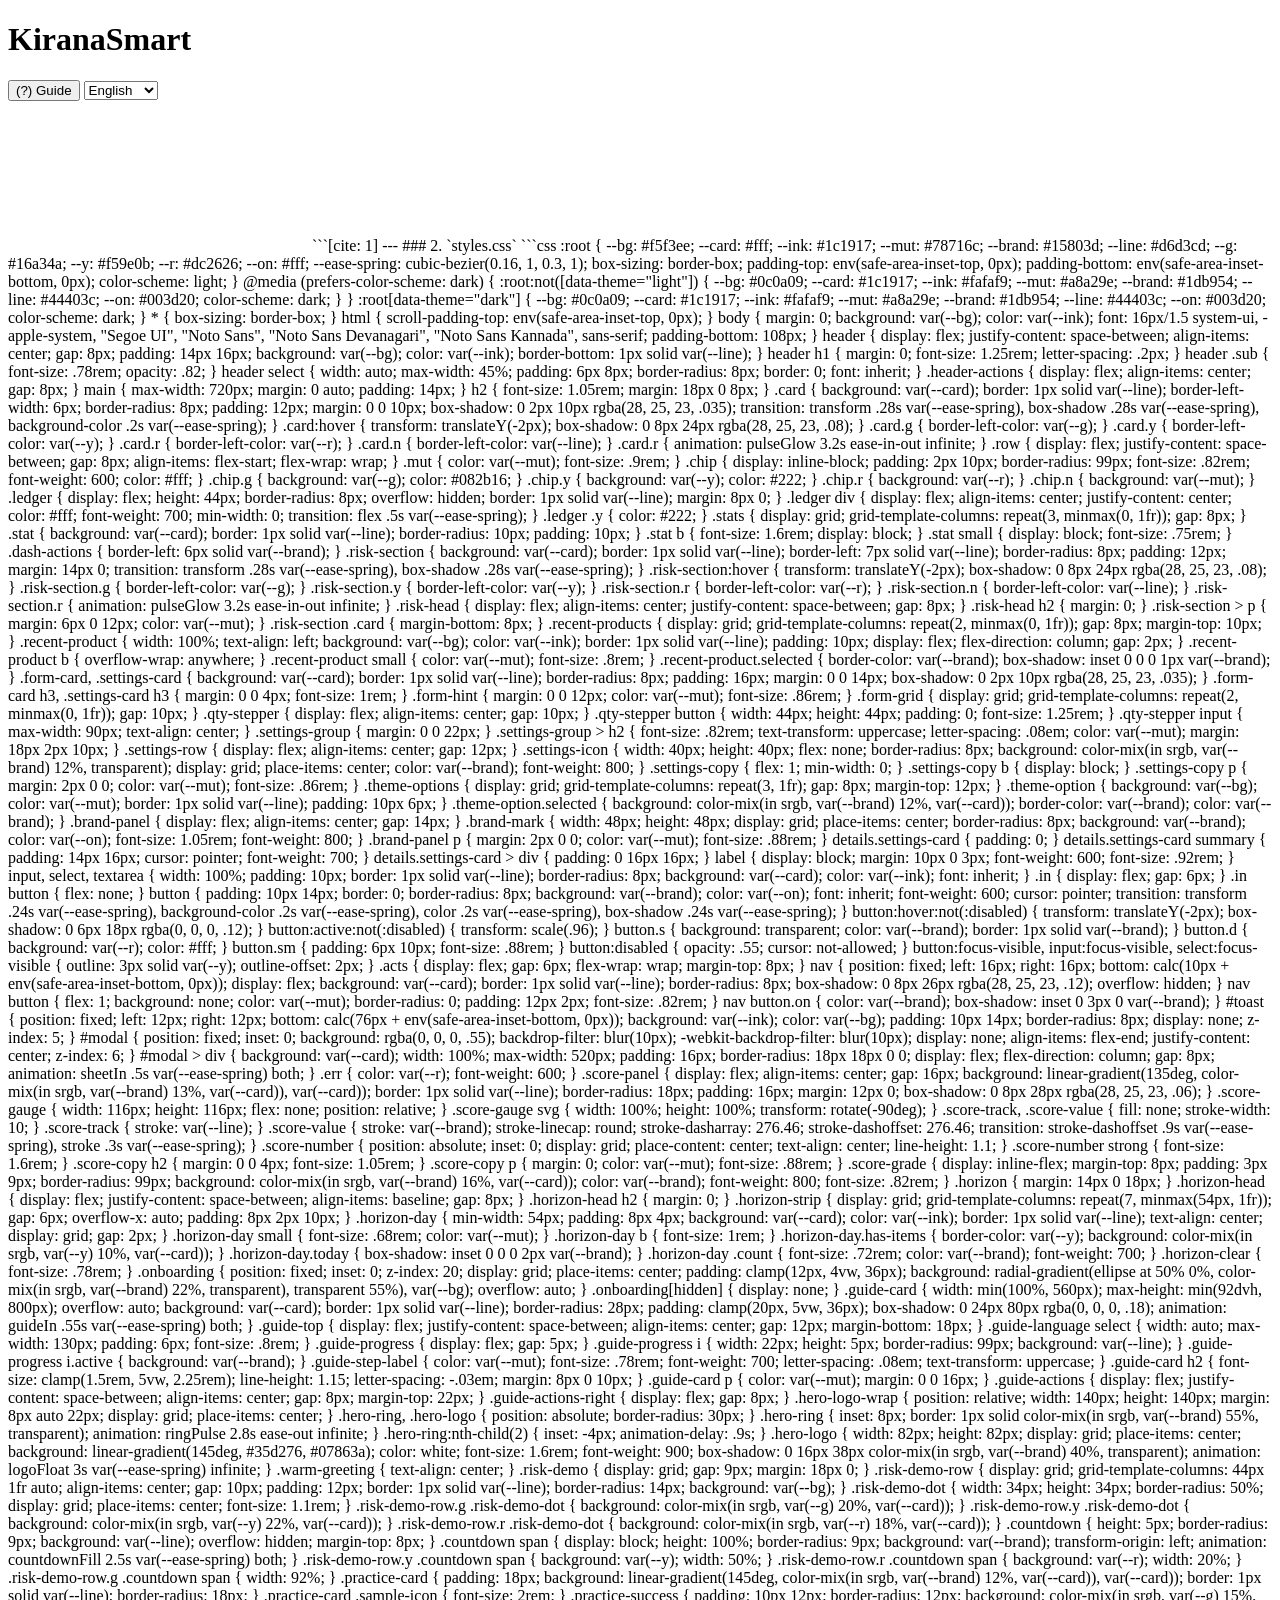
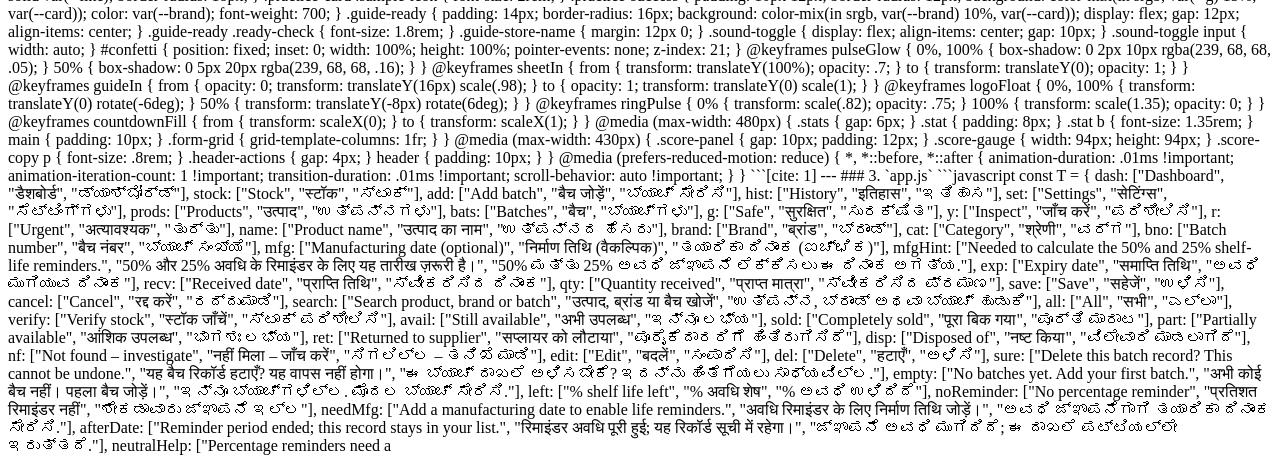
==== commit 3bd4d17e: "Initial Commit" ====
--- a/NEW ONE.html
+++ b/NEW ONE.html
@@ -1,557 +1,1214 @@
 <!DOCTYPE html>
-<html lang="en"><head><meta charset="utf-8">
-<meta name="viewport" content="width=device-width, initial-scale=1, viewport-fit=cover">
-<title>KiranaSmart — Expiry Reminders</title>
-<style>
-:root{--bg:#f5f3ee;--card:#fff;--ink:#1c1917;--mut:#78716c;--brand:#15803d;--line:#d6d3cd;--g:#16a34a;--y:#f59e0b;--r:#dc2626;--on:#fff;--ease-spring:cubic-bezier(0.16,1,0.3,1);box-sizing:border-box;padding-top:env(safe-area-inset-top,0px);padding-bottom:env(safe-area-inset-bottom,0px);color-scheme:light}
-@media(prefers-color-scheme:dark){:root:not([data-theme="light"]){--bg:#0c0a09;--card:#1c1917;--ink:#fafaf9;--mut:#a8a29e;--brand:#1db954;--line:#44403c;--on:#003d20;color-scheme:dark}}
-:root[data-theme="dark"]{--bg:#0c0a09;--card:#1c1917;--ink:#fafaf9;--mut:#a8a29e;--brand:#1db954;--line:#44403c;--on:#003d20;color-scheme:dark}
-*{box-sizing:border-box}html{scroll-padding-top:env(safe-area-inset-top,0px)}
-body{margin:0;background:var(--bg);color:var(--ink);font:16px/1.5 system-ui,-apple-system,"Segoe UI","Noto Sans","Noto Sans Devanagari","Noto Sans Kannada",sans-serif;padding-bottom:108px}
-header{display:flex;justify-content:space-between;align-items:center;gap:8px;padding:14px 16px;background:var(--bg);color:var(--ink);border-bottom:1px solid var(--line)}
-header h1{margin:0;font-size:1.25rem;letter-spacing:.2px}
-header .sub{font-size:.78rem;opacity:.82}
-header select{width:auto;max-width:45%;padding:6px 8px;border-radius:8px;border:0;font:inherit}
-.header-actions{display:flex;align-items:center;gap:8px}
-main{max-width:720px;margin:0 auto;padding:14px}
-h2{font-size:1.05rem;margin:18px 0 8px}
-.card{background:var(--card);border:1px solid var(--line);border-left-width:6px;border-radius:8px;padding:12px;margin:0 0 10px;box-shadow:0 2px 10px rgba(28,25,23,.035);transition:transform .28s var(--ease-spring),box-shadow .28s var(--ease-spring),background-color .2s var(--ease-spring)}
-.card:hover{transform:translateY(-2px);box-shadow:0 8px 24px rgba(28,25,23,.08)}
-.card.g{border-left-color:var(--g)}.card.y{border-left-color:var(--y)}.card.r{border-left-color:var(--r)}
-.card.n{border-left-color:var(--line)}
-.card.r{animation:pulseGlow 3.2s ease-in-out infinite}
-.row{display:flex;justify-content:space-between;gap:8px;align-items:flex-start;flex-wrap:wrap}
-.mut{color:var(--mut);font-size:.9rem}
-.chip{display:inline-block;padding:2px 10px;border-radius:99px;font-size:.82rem;font-weight:600;color:#fff}
-.chip.g{background:var(--g);color:#082b16}.chip.y{background:var(--y);color:#222}.chip.r{background:var(--r)}.chip.n{background:var(--mut)}
-.ledger{display:flex;height:44px;border-radius:8px;overflow:hidden;border:1px solid var(--line);margin:8px 0}
-.ledger div{display:flex;align-items:center;justify-content:center;color:#fff;font-weight:700;min-width:0;transition:flex .5s var(--ease-spring)}
-.ledger .y{color:#222}
-.stats{display:grid;grid-template-columns:repeat(3,minmax(0,1fr));gap:8px}
-.stat{background:var(--card);border:1px solid var(--line);border-radius:10px;padding:10px}
-.stat b{font-size:1.6rem;display:block}
-.stat small{display:block;font-size:.75rem}
-.dash-actions{border-left:6px solid var(--brand)}
-.risk-section{background:var(--card);border:1px solid var(--line);border-left:7px solid var(--line);border-radius:8px;padding:12px;margin:14px 0;transition:transform .28s var(--ease-spring),box-shadow .28s var(--ease-spring)}
-.risk-section:hover{transform:translateY(-2px);box-shadow:0 8px 24px rgba(28,25,23,.08)}
-.risk-section.g{border-left-color:var(--g)}.risk-section.y{border-left-color:var(--y)}.risk-section.r{border-left-color:var(--r)}
-.risk-section.n{border-left-color:var(--line)}
-.risk-section.r{animation:pulseGlow 3.2s ease-in-out infinite}
-.risk-head{display:flex;align-items:center;justify-content:space-between;gap:8px}
-.risk-head h2{margin:0}
-.risk-section>p{margin:6px 0 12px;color:var(--mut)}
-.risk-section .card{margin-bottom:8px}
-.recent-products{display:grid;grid-template-columns:repeat(2,minmax(0,1fr));gap:8px;margin-top:10px}
-.recent-product{width:100%;text-align:left;background:var(--bg);color:var(--ink);border:1px solid var(--line);padding:10px;display:flex;flex-direction:column;gap:2px}
-.recent-product b{overflow-wrap:anywhere}
-.recent-product small{color:var(--mut);font-size:.8rem}
-.recent-product.selected{border-color:var(--brand);box-shadow:inset 0 0 0 1px var(--brand)}
-.form-card,.settings-card{background:var(--card);border:1px solid var(--line);border-radius:8px;padding:16px;margin:0 0 14px;box-shadow:0 2px 10px rgba(28,25,23,.035)}
-.form-card h3,.settings-card h3{margin:0 0 4px;font-size:1rem}
-.form-hint{margin:0 0 12px;color:var(--mut);font-size:.86rem}
-.form-grid{display:grid;grid-template-columns:repeat(2,minmax(0,1fr));gap:10px}
-.qty-stepper{display:flex;align-items:center;gap:10px}
-.qty-stepper button{width:44px;height:44px;padding:0;font-size:1.25rem}
-.qty-stepper input{max-width:90px;text-align:center}
-.settings-group{margin:0 0 22px}
-.settings-group>h2{font-size:.82rem;text-transform:uppercase;letter-spacing:.08em;color:var(--mut);margin:18px 2px 10px}
-.settings-row{display:flex;align-items:center;gap:12px}
-.settings-icon{width:40px;height:40px;flex:none;border-radius:8px;background:color-mix(in srgb,var(--brand) 12%,transparent);display:grid;place-items:center;color:var(--brand);font-weight:800}
-.settings-copy{flex:1;min-width:0}
-.settings-copy b{display:block}
-.settings-copy p{margin:2px 0 0;color:var(--mut);font-size:.86rem}
-.theme-options{display:grid;grid-template-columns:repeat(3,1fr);gap:8px;margin-top:12px}
-.theme-option{background:var(--bg);color:var(--mut);border:1px solid var(--line);padding:10px 6px}
-.theme-option.selected{background:color-mix(in srgb,var(--brand) 12%,var(--card));border-color:var(--brand);color:var(--brand)}
-.brand-panel{display:flex;align-items:center;gap:14px}
-.brand-mark{width:48px;height:48px;display:grid;place-items:center;border-radius:8px;background:var(--brand);color:var(--on);font-size:1.05rem;font-weight:800}
-.brand-panel p{margin:2px 0 0;color:var(--mut);font-size:.88rem}
-details.settings-card{padding:0}
-details.settings-card summary{padding:14px 16px;cursor:pointer;font-weight:700}
-details.settings-card>div{padding:0 16px 16px}
-label{display:block;margin:10px 0 3px;font-weight:600;font-size:.92rem}
-input,select,textarea{width:100%;padding:10px;border:1px solid var(--line);border-radius:8px;background:var(--card);color:var(--ink);font:inherit}
-.in{display:flex;gap:6px}.in button{flex:none}
-button{padding:10px 14px;border:0;border-radius:8px;background:var(--brand);color:var(--on);font:inherit;font-weight:600;cursor:pointer;transition:transform .24s var(--ease-spring),background-color .2s var(--ease-spring),color .2s var(--ease-spring),box-shadow .24s var(--ease-spring)}
-button:hover:not(:disabled){transform:translateY(-2px);box-shadow:0 6px 18px rgba(0,0,0,.12)}
-button:active:not(:disabled){transform:scale(.96)}
-button.s{background:transparent;color:var(--brand);border:1px solid var(--brand)}
-button.d{background:var(--r);color:#fff}
-button.sm{padding:6px 10px;font-size:.88rem}
-button:disabled{opacity:.55;cursor:not-allowed}
-button:focus-visible,input:focus-visible,select:focus-visible{outline:3px solid var(--y);outline-offset:2px}
-.acts{display:flex;gap:6px;flex-wrap:wrap;margin-top:8px}
-nav{position:fixed;left:16px;right:16px;bottom:calc(10px + env(safe-area-inset-bottom,0px));display:flex;background:var(--card);border:1px solid var(--line);border-radius:8px;box-shadow:0 8px 26px rgba(28,25,23,.12);overflow:hidden}
-nav button{flex:1;background:none;color:var(--mut);border-radius:0;padding:12px 2px;font-size:.82rem}
-nav button.on{color:var(--brand);box-shadow:inset 0 3px 0 var(--brand)}
-#toast{position:fixed;left:12px;right:12px;bottom:calc(76px + env(safe-area-inset-bottom,0px));background:var(--ink);color:var(--bg);padding:10px 14px;border-radius:8px;display:none;z-index:5}
-#modal{position:fixed;inset:0;background:rgba(0,0,0,.55);backdrop-filter:blur(10px);-webkit-backdrop-filter:blur(10px);display:none;align-items:flex-end;justify-content:center;z-index:6}
-#modal>div{background:var(--card);width:100%;max-width:520px;padding:16px;border-radius:18px 18px 0 0;display:flex;flex-direction:column;gap:8px;animation:sheetIn .5s var(--ease-spring) both}
-.err{color:var(--r);font-weight:600}
-.score-panel{display:flex;align-items:center;gap:16px;background:linear-gradient(135deg,color-mix(in srgb,var(--brand) 13%,var(--card)),var(--card));border:1px solid var(--line);border-radius:18px;padding:16px;margin:12px 0;box-shadow:0 8px 28px rgba(28,25,23,.06)}
-.score-gauge{width:116px;height:116px;flex:none;position:relative}
-.score-gauge svg{width:100%;height:100%;transform:rotate(-90deg)}
-.score-track,.score-value{fill:none;stroke-width:10}
-.score-track{stroke:var(--line)}
-.score-value{stroke:var(--brand);stroke-linecap:round;stroke-dasharray:276.46;stroke-dashoffset:276.46;transition:stroke-dashoffset .9s var(--ease-spring),stroke .3s var(--ease-spring)}
-.score-number{position:absolute;inset:0;display:grid;place-content:center;text-align:center;line-height:1.1}
-.score-number strong{font-size:1.6rem}
-.score-copy h2{margin:0 0 4px;font-size:1.05rem}
-.score-copy p{margin:0;color:var(--mut);font-size:.88rem}
-.score-grade{display:inline-flex;margin-top:8px;padding:3px 9px;border-radius:99px;background:color-mix(in srgb,var(--brand) 16%,var(--card));color:var(--brand);font-weight:800;font-size:.82rem}
-.horizon{margin:14px 0 18px}
-.horizon-head{display:flex;justify-content:space-between;align-items:baseline;gap:8px}
-.horizon-head h2{margin:0}
-.horizon-strip{display:grid;grid-template-columns:repeat(7,minmax(54px,1fr));gap:6px;overflow-x:auto;padding:8px 2px 10px}
-.horizon-day{min-width:54px;padding:8px 4px;background:var(--card);color:var(--ink);border:1px solid var(--line);text-align:center;display:grid;gap:2px}
-.horizon-day small{font-size:.68rem;color:var(--mut)}
-.horizon-day b{font-size:1rem}
-.horizon-day.has-items{border-color:var(--y);background:color-mix(in srgb,var(--y) 10%,var(--card))}
-.horizon-day.today{box-shadow:inset 0 0 0 2px var(--brand)}
-.horizon-day .count{font-size:.72rem;color:var(--brand);font-weight:700}
-.horizon-clear{font-size:.78rem}
-.onboarding{position:fixed;inset:0;z-index:20;display:grid;place-items:center;padding:clamp(12px,4vw,36px);background:radial-gradient(ellipse at 50% 0%,color-mix(in srgb,var(--brand) 22%,transparent),transparent 55%),var(--bg);overflow:auto}
-.onboarding[hidden]{display:none}
-.guide-card{width:min(100%,560px);max-height:min(92dvh,800px);overflow:auto;background:var(--card);border:1px solid var(--line);border-radius:28px;padding:clamp(20px,5vw,36px);box-shadow:0 24px 80px rgba(0,0,0,.18);animation:guideIn .55s var(--ease-spring) both}
-.guide-top{display:flex;justify-content:space-between;align-items:center;gap:12px;margin-bottom:18px}
-.guide-language select{width:auto;max-width:130px;padding:6px;font-size:.8rem}
-.guide-progress{display:flex;gap:5px}
-.guide-progress i{width:22px;height:5px;border-radius:99px;background:var(--line)}
-.guide-progress i.active{background:var(--brand)}
-.guide-step-label{color:var(--mut);font-size:.78rem;font-weight:700;letter-spacing:.08em;text-transform:uppercase}
-.guide-card h2{font-size:clamp(1.5rem,5vw,2.25rem);line-height:1.15;letter-spacing:-.03em;margin:8px 0 10px}
-.guide-card p{color:var(--mut);margin:0 0 16px}
-.guide-actions{display:flex;justify-content:space-between;align-items:center;gap:8px;margin-top:22px}
-.guide-actions-right{display:flex;gap:8px}
-.hero-logo-wrap{position:relative;width:140px;height:140px;margin:8px auto 22px;display:grid;place-items:center}
-.hero-ring,.hero-logo{position:absolute;border-radius:30px}
-.hero-ring{inset:8px;border:1px solid color-mix(in srgb,var(--brand) 55%,transparent);animation:ringPulse 2.8s ease-out infinite}
-.hero-ring:nth-child(2){inset:-4px;animation-delay:.9s}
-.hero-logo{width:82px;height:82px;display:grid;place-items:center;background:linear-gradient(145deg,#35d276,#07863a);color:white;font-size:1.6rem;font-weight:900;box-shadow:0 16px 38px color-mix(in srgb,var(--brand) 40%,transparent);animation:logoFloat 3s var(--ease-spring) infinite}
-.warm-greeting{text-align:center}
-.risk-demo{display:grid;gap:9px;margin:18px 0}
-.risk-demo-row{display:grid;grid-template-columns:44px 1fr auto;align-items:center;gap:10px;padding:12px;border:1px solid var(--line);border-radius:14px;background:var(--bg)}
-.risk-demo-dot{width:34px;height:34px;border-radius:50%;display:grid;place-items:center;font-size:1.1rem}
-.risk-demo-row.g .risk-demo-dot{background:color-mix(in srgb,var(--g) 20%,var(--card))}
-.risk-demo-row.y .risk-demo-dot{background:color-mix(in srgb,var(--y) 22%,var(--card))}
-.risk-demo-row.r .risk-demo-dot{background:color-mix(in srgb,var(--r) 18%,var(--card))}
-.countdown{height:5px;border-radius:9px;background:var(--line);overflow:hidden;margin-top:8px}
-.countdown span{display:block;height:100%;border-radius:9px;background:var(--brand);transform-origin:left;animation:countdownFill 2.5s var(--ease-spring) both}
-.risk-demo-row.y .countdown span{background:var(--y);width:50%}
-.risk-demo-row.r .countdown span{background:var(--r);width:20%}
-.risk-demo-row.g .countdown span{width:92%}
-.practice-card{padding:18px;background:linear-gradient(145deg,color-mix(in srgb,var(--brand) 12%,var(--card)),var(--card));border:1px solid var(--line);border-radius:18px}
-.practice-card .sample-icon{font-size:2rem}
-.practice-success{padding:10px 12px;border-radius:12px;background:color-mix(in srgb,var(--g) 15%,var(--card));color:var(--brand);font-weight:700}
-.guide-ready{padding:14px;border-radius:16px;background:color-mix(in srgb,var(--brand) 10%,var(--card));display:flex;gap:12px;align-items:center}
-.guide-ready .ready-check{font-size:1.8rem}
-.guide-store-name{margin:12px 0}
-.sound-toggle{display:flex;align-items:center;gap:10px}
-.sound-toggle input{width:auto}
-#confetti{position:fixed;inset:0;width:100%;height:100%;pointer-events:none;z-index:21}
-@keyframes pulseGlow{0%,100%{box-shadow:0 2px 10px rgba(239,68,68,.05)}50%{box-shadow:0 5px 20px rgba(239,68,68,.16)}}
-@keyframes sheetIn{from{transform:translateY(100%);opacity:.7}to{transform:translateY(0);opacity:1}}
-@keyframes guideIn{from{opacity:0;transform:translateY(16px) scale(.98)}to{opacity:1;transform:translateY(0) scale(1)}}
-@keyframes logoFloat{0%,100%{transform:translateY(0) rotate(-6deg)}50%{transform:translateY(-8px) rotate(6deg)}}
-@keyframes ringPulse{0%{transform:scale(.82);opacity:.75}100%{transform:scale(1.35);opacity:0}}
-@keyframes countdownFill{from{transform:scaleX(0)}to{transform:scaleX(1)}}
-@media(max-width:480px){.stats{gap:6px}.stat{padding:8px}.stat b{font-size:1.35rem}main{padding:10px}.form-grid{grid-template-columns:1fr}}
-@media(max-width:430px){.score-panel{gap:10px;padding:12px}.score-gauge{width:94px;height:94px}.score-copy p{font-size:.8rem}.header-actions{gap:4px}header{padding:10px}}
-@media(prefers-reduced-motion:reduce){*,*::before,*::after{animation-duration:.01ms!important;animation-iteration-count:1!important;transition-duration:.01ms!important;scroll-behavior:auto!important}}
-</style></head><body>
-<header><div><h1>KiranaSmart</h1><div id="subtitle" class="sub"></div></div><div class="header-actions"><button class="s sm" onclick="openGuide()">(?) <span id="guideLabel">Guide</span></button><select id="lg" onchange="S.lang=this.value;save();render();if(guideOpen)renderGuide()" aria-label="Language"><option value="en">English</option><option value="hi">हिन्दी</option><option value="kn">ಕನ್ನಡ</option></select></div></header>
-<main id="main" tabindex="-1"></main>
-<nav id="nav"></nav><div id="toast" role="status" aria-live="polite"></div><div id="modal" aria-hidden="true"><div id="mbox" role="dialog" aria-modal="true"></div></div><canvas id="confetti" aria-hidden="true"></canvas><div id="onboarding" class="onboarding" hidden></div>
-<script>
-const T={
-dash:["Dashboard","डैशबोर्ड","ಡ್ಯಾಶ್‌ಬೋರ್ಡ್"],stock:["Stock","स्टॉक","ಸ್ಟಾಕ್"],add:["Add batch","बैच जोड़ें","ಬ್ಯಾಚ್ ಸೇರಿಸಿ"],hist:["History","इतिहास","ಇತಿಹಾಸ"],set:["Settings","सेटिंग्स","ಸೆಟ್ಟಿಂಗ್‌ಗಳು"],
-prods:["Products","उत्पाद","ಉತ್ಪನ್ನಗಳು"],bats:["Batches","बैच","ಬ್ಯಾಚ್‌ಗಳು"],g:["Safe","सुरक्षित","ಸುರಕ್ಷಿತ"],y:["Inspect","जाँच करें","ಪರಿಶೀಲಿಸಿ"],r:["Urgent","अत्यावश्यक","ತುರ್ತು"],
-name:["Product name","उत्पाद का नाम","ಉತ್ಪನ್ನದ ಹೆಸರು"],brand:["Brand","ब्रांड","ಬ್ರಾಂಡ್"],cat:["Category","श्रेणी","ವರ್ಗ"],bno:["Batch number","बैच नंबर","ಬ್ಯಾಚ್ ಸಂಖ್ಯೆ"],
-mfg:["Manufacturing date (optional)","निर्माण तिथि (वैकल्पिक)","ತಯಾರಿಕಾ ದಿನಾಂಕ (ಐಚ್ಛಿಕ)"],mfgHint:["Needed to calculate the 50% and 25% shelf-life reminders.","50% और 25% अवधि के रिमाइंडर के लिए यह तारीख ज़रूरी है।","50% ಮತ್ತು 25% ಅವಧಿ ಜ್ಞಾಪನೆ ಲೆಕ್ಕಿಸಲು ಈ ದಿನಾಂಕ ಅಗತ್ಯ."],exp:["Expiry date","समाप्ति तिथि","ಅವಧಿ ಮುಗಿಯುವ ದಿನಾಂಕ"],recv:["Received date","प्राप्ति तिथि","ಸ್ವೀಕರಿಸಿದ ದಿನಾಂಕ"],qty:["Quantity received","प्राप्त मात्रा","ಸ್ವೀಕರಿಸಿದ ಪ್ರಮಾಣ"],
-save:["Save","सहेजें","ಉಳಿಸಿ"],cancel:["Cancel","रद्द करें","ರದ್ದುಮಾಡಿ"],
-search:["Search product, brand or batch","उत्पाद, ब्रांड या बैच खोजें","ಉತ್ಪನ್ನ, ಬ್ರಾಂಡ್ ಅಥವಾ ಬ್ಯಾಚ್ ಹುಡುಕಿ"],all:["All","सभी","ಎಲ್ಲಾ"],verify:["Verify stock","स्टॉक जाँचें","ಸ್ಟಾಕ್ ಪರಿಶೀಲಿಸಿ"],
-avail:["Still available","अभी उपलब्ध","ಇನ್ನೂ ಲಭ್ಯ"],sold:["Completely sold","पूरा बिक गया","ಪೂರ್ತಿ ಮಾರಾಟ"],part:["Partially available","आंशिक उपलब्ध","ಭಾಗಶಃ ಲಭ್ಯ"],ret:["Returned to supplier","सप्लायर को लौटाया","ಪೂರೈಕೆದಾರರಿಗೆ ಹಿಂತಿರುಗಿಸಿದೆ"],disp:["Disposed of","नष्ट किया","ವಿಲೇವಾರಿ ಮಾಡಲಾಗಿದೆ"],nf:["Not found – investigate","नहीं मिला – जाँच करें","ಸಿಗಲಿಲ್ಲ – ತನಿಖೆ ಮಾಡಿ"],
-edit:["Edit","बदलें","ಸಂಪಾದಿಸಿ"],del:["Delete","हटाएँ","ಅಳಿಸಿ"],sure:["Delete this batch record? This cannot be undone.","यह बैच रिकॉर्ड हटाएँ? यह वापस नहीं होगा।","ಈ ಬ್ಯಾಚ್ ದಾಖಲೆ ಅಳಿಸಬೇಕೆ? ಇದನ್ನು ಹಿಂತೆಗೆಯಲು ಸಾಧ್ಯವಿಲ್ಲ."],
-empty:["No batches yet. Add your first batch.","अभी कोई बैच नहीं। पहला बैच जोड़ें।","ಇನ್ನೂ ಬ್ಯಾಚ್‌ಗಳಿಲ್ಲ. ಮೊದಲ ಬ್ಯಾಚ್ ಸೇರಿಸಿ."],left:["% shelf life left","% अवधि शेष","% ಅವಧಿ ಉಳಿದಿದೆ"],
-noReminder:["No percentage reminder","प्रतिशत रिमाइंडर नहीं","ಶೇಕಡಾವಾರು ಜ್ಞಾಪನೆ ಇಲ್ಲ"],needMfg:["Add a manufacturing date to enable life reminders.","अवधि रिमाइंडर के लिए निर्माण तिथि जोड़ें।","ಅವಧಿ ಜ್ಞಾಪನೆಗಾಗಿ ತಯಾರಿಕಾ ದಿನಾಂಕ ಸೇರಿಸಿ."],afterDate:["Reminder period ended; this record stays in your list.","रिमाइंडर अवधि पूरी हुई; यह रिकॉर्ड सूची में रहेगा।","ಜ್ಞಾಪನೆ ಅವಧಿ ಮುಗಿದಿದೆ; ಈ ದಾಖಲೆ ಪಟ್ಟಿಯಲ್ಲೇ ಇರುತ್ತದೆ."],neutralHelp:["Percentage reminders need a manufacturing date and stop at the package date. Records are never removed automatically.","प्रतिशत रिमाइंडर के लिए निर्माण तिथि चाहिए और वे पैकेट की तारीख पर रुकते हैं। रिकॉर्ड अपने आप नहीं हटते।","ಶೇಕಡಾವಾರು ಜ್ಞಾಪನೆಗೆ ತಯಾರಿಕಾ ದಿನಾಂಕ ಅಗತ್ಯ; ಪ್ಯಾಕೆಟ್ ದಿನಾಂಕದಂದು ಅವು ನಿಲ್ಲುತ್ತವೆ. ದಾಖಲೆಗಳು ತಾನಾಗಿಯೇ ಅಳಿಸುವುದಿಲ್ಲ."],
-r1:["50% of shelf life remains. Check this batch.","50% अवधि शेष है। इस बैच की जाँच करें।","50% ಅವಧಿ ಉಳಿದಿದೆ. ಈ ಬ್ಯಾಚ್ ಪರಿಶೀಲಿಸಿ."],r2:["25% of shelf life remains. Check this batch.","25% अवधि शेष है। इस बैच की जाँच करें।","25% ಅವಧಿ ಉಳಿದಿದೆ. ಈ ಬ್ಯಾಚ್ ಪರಿಶೀಲಿಸಿ."],
-dupe:["This batch number already exists for this product.","इस उत्पाद का यह बैच नंबर पहले से है।","ಈ ಉತ್ಪನ್ನಕ್ಕೆ ಈ ಬ್ಯಾಚ್ ಸಂಖ್ಯೆ ಈಗಾಗಲೇ ಇದೆ."],errd:["Manufacturing date must be before expiry date.","निर्माण तिथि समाप्ति से पहले होनी चाहिए।","ತಯಾರಿಕಾ ದಿನಾಂಕ ಅವಧಿ ದಿನಾಂಕಕ್ಕಿಂತ ಮೊದಲು ಇರಬೇಕು."],
-errr:["Enter a product name, expiry date and quantity of at least one.","उत्पाद का नाम, समाप्ति तारीख और कम से कम एक मात्रा भरें।","ಉತ್ಪನ್ನದ ಹೆಸರು, ಅವಧಿ ದಿನಾಂಕ ಮತ್ತು ಕನಿಷ್ಠ ಒಂದು ಪ್ರಮಾಣ ನಮೂದಿಸಿ."],
-lang:["Language","भाषा","ಭಾಷೆ"],notif:["Enable notifications","सूचनाएँ चालू करें","ಅಧಿಸೂಚನೆ ಆನ್ ಮಾಡಿ"],backup:["Backup (copy this text)","बैकअप (यह टेक्स्ट कॉपी करें)","ಬ್ಯಾಕಪ್ (ಈ ಪಠ್ಯ ನಕಲಿಸಿ)"],restore:["Restore from backup (paste above)","बैकअप से वापस लाएँ (ऊपर पेस्ट करें)","ಬ್ಯಾಕಪ್‌ನಿಂದ ಮರುಸ್ಥಾಪಿಸಿ (ಮೇಲೆ ಅಂಟಿಸಿ)"],
-bad:["That backup is not valid.","यह बैकअप सही नहीं है।","ಈ ಬ್ಯಾಕಪ್ ಸರಿಯಿಲ್ಲ."],nonot:["Notifications are blocked or unsupported. Reminders still show inside the app.","सूचनाएँ बंद या अनुपलब्ध हैं। अनुस्मारक ऐप में दिखेंगे।","ಅಧಿಸೂಚನೆ ನಿರ್ಬಂಧಿತ. ಜ್ಞಾಪನೆಗಳು ಆ್ಯಪ್‌ನಲ್ಲಿ ಕಾಣುತ್ತವೆ."],
-await:["Percentage reminders to check","जाँचने के लिए प्रतिशत रिमाइंडर","ಪರಿಶೀಲಿಸಬೇಕಾದ ಶೇಕಡಾವಾರು ಜ್ಞಾಪನೆ"],rlog:["Reminder history","अनुस्मारक इतिहास","ಜ್ಞಾಪನೆ ಇತಿಹಾಸ"],upc:["50% and 25% shelf-life reminders; manufacturing date required.","50% और 25% अवधि के रिमाइंडर; निर्माण तिथि ज़रूरी।","50% ಮತ್ತು 25% ಅವಧಿ ಜ್ಞಾಪನೆ; ತಯಾರಿಕಾ ದಿನಾಂಕ ಅಗತ್ಯ."],
-recent:["Recently added","हाल में जोड़े","ಇತ್ತೀಚೆಗೆ ಸೇರಿಸಿದ"],note:["Counts show records, not confirmed stock. Check the shelf.","गिनती रिकॉर्ड की है, पक्के स्टॉक की नहीं। शेल्फ जाँचें।","ಎಣಿಕೆ ದಾಖಲೆಗಳದ್ದು, ದೃಢ ಸ್ಟಾಕ್ ಅಲ್ಲ. ಶೆಲ್ಫ್ ಪರಿಶೀಲಿಸಿ."],
-verq:["Verified quantity","जाँची गई मात्रा","ಪರಿಶೀಲಿತ ಪ್ರಮಾಣ"],ok:["Saved","सहेजा गया","ಉಳಿಸಲಾಗಿದೆ"],q:["Qty","मात्रा","ಪ್ರಮಾಣ"],ex:["Expires","समाप्ति","ಅವಧಿ"],hn:["Verification notes","जाँच नोट","ಪರಿಶೀಲನೆ ಟಿಪ್ಪಣಿ"],none:["Nothing here yet.","यहाँ अभी कुछ नहीं।","ಇಲ್ಲಿ ಇನ್ನೂ ಏನೂ ಇಲ್ಲ."],
-onhand:["On hand","उपलब्ध मात्रा","ಕೈಯಲ್ಲಿರುವುದು"],low:["Low stock","कम स्टॉक","ಕಡಿಮೆ ಸ್ಟಾಕ್"],min:["Low-stock threshold","कम स्टॉक सीमा","ಕಡಿಮೆ ಸ್ಟಾಕ್ ಮಿತಿ"],price:["Cost per unit (₹)","प्रति इकाई लागत (₹)","ಪ್ರತಿ ಘಟಕದ ಬೆಲೆ (₹)"],value:["Stock cost estimate","स्टॉक की अनुमानित लागत","ಸ್ಟಾಕ್ ಅಂದಾಜು ವೆಚ್ಚ"],use:["Use one","एक उपयोग करें","ಒಂದನ್ನು ಬಳಸಿ"],used:["Used one item","एक वस्तु उपयोग हुई","ಒಂದು ವಸ್ತು ಬಳಕೆಯಾಗಿದೆ"],csv:["Export CSV","CSV निर्यात करें","CSV ರಫ್ತು"],badcsv:["Could not export data.","डेटा निर्यात नहीं हो सका।","ಡೇಟಾವನ್ನು ರಫ್ತು ಮಾಡಲಾಗಲಿಲ್ಲ."],errq:["Verified quantity cannot exceed quantity received.","जाँची गई मात्रा प्राप्त मात्रा से अधिक नहीं हो सकती।","ಪರಿಶೀಲಿತ ಪ್ರಮಾಣ ಸ್ವೀಕರಿಸಿದ ಪ್ರಮಾಣಕ್ಕಿಂತ ಹೆಚ್ಚಿರಬಾರದು."],expense:["Tracked value · not a budget recommendation","दर्ज मूल्य · बजट सलाह नहीं","ದಾಖಲಿಸಿದ ಮೌಲ್ಯ · ಬಜೆಟ್ ಸಲಹೆಯಲ್ಲ"],tagline:["Shop stock · works offline","दुकान का स्टॉक · ऑफ़लाइन काम करता है","ಅಂಗಡಿಯ ಸ್ಟಾಕ್ · ಆಫ್‌ಲೈನ್‌ನಲ್ಲೂ ಕೆಲಸ"]};
-Object.assign(T,{
- today:["Today's shop check","आज की दुकान जाँच","ಇಂದಿನ ಅಂಗಡಿ ಪರಿಶೀಲನೆ"],guide:["1. Add deliveries. 2. Check yellow items today. 3. Inspect red items now.","1. माल जोड़ें। 2. पीली वस्तुएँ आज जाँचें। 3. लाल वस्तुओं की अभी जाँच करें।","1. ಬಂದ ಸರಕು ಸೇರಿಸಿ. 2. ಹಳದಿ ವಸ್ತುಗಳನ್ನು ಇಂದು ಪರಿಶೀಲಿಸಿ. 3. ಕೆಂಪು ವಸ್ತುಗಳನ್ನು ಈಗ ಪರಿಶೀಲಿಸಿ."],
- greenHelp:["Good for normal sale. Keep on the shelf and check on your next stock round.","सामान्य बिक्री के लिए ठीक। शेल्फ पर रखें और अगली स्टॉक जाँच में देखें।","ಸಾಮಾನ್ಯ ಮಾರಾಟಕ್ಕೆ ಸರಿ. ಶೆಲ್ಫ್‌ನಲ್ಲಿ ಇಡಿ; ಮುಂದಿನ ಸ್ಟಾಕ್ ಪರಿಶೀಲನೆಯಲ್ಲಿ ನೋಡಿ."],
- yellowHelp:["Check the date and quantity today. Move older items to the front.","आज तारीख और मात्रा जाँचें। पुराना माल आगे रखें।","ಇಂದು ದಿನಾಂಕ ಮತ್ತು ಪ್ರಮಾಣ ನೋಡಿ. ಹಳೆಯ ಸರಕುಗಳನ್ನು ಮುಂದೆ ಇಡಿ."],
- redHelp:["25% of shelf life remains. Check the package and shelf; the app does not decide whether stock can be sold.","25% अवधि शेष है। पैकेट और शेल्फ़ जाँचें; बिक्री का निर्णय ऐप नहीं करता।","25% ಅವಧಿ ಉಳಿದಿದೆ. ಪ್ಯಾಕೆಟ್ ಮತ್ತು ಶೆಲ್ಫ್ ಪರಿಶೀಲಿಸಿ; ಮಾರಾಟದ ನಿರ್ಧಾರವನ್ನು ಆ್ಯಪ್ ಮಾಡುವುದಿಲ್ಲ."],
- batches:["Batches","बैच","ಬ್ಯಾಚ್‌ಗಳು"],itemsHere:["No items in this section.","इस भाग में कोई वस्तु नहीं।","ಈ ವಿಭಾಗದಲ್ಲಿ ವಸ್ತುಗಳಿಲ್ಲ."],
- recentTitle:["Quick add a saved product","पहले से जोड़ा उत्पाद चुनें","ಉಳಿಸಿದ ಉತ್ಪನ್ನವನ್ನು ತ್ವರಿತವಾಗಿ ಸೇರಿಸಿ"], recentHelp:["Choose a product added before to reuse its name, brand, category and saved stock settings. Enter this delivery's expiry and quantity.","पहले जोड़ा उत्पाद चुनकर उसका नाम, ब्रांड, श्रेणी और स्टॉक सेटिंग फिर से इस्तेमाल करें। इस खेप की समाप्ति और मात्रा भरें।","ಮೊದಲು ಸೇರಿಸಿದ ಉತ್ಪನ್ನ ಆಯ್ಕೆಮಾಡಿ ಅದರ ಹೆಸರು, ಬ್ರಾಂಡ್, ವರ್ಗ ಮತ್ತು ಸ್ಟಾಕ್ ಸೆಟ್ಟಿಂಗ್ ಮರುಬಳಸಿ. ಈ ಸರಕಿನ ಅವಧಿ ಮತ್ತು ಪ್ರಮಾಣ ನಮೂದಿಸಿ."],
- productCard:["Product details","उत्पाद विवरण","ಉತ್ಪನ್ನ ವಿವರಗಳು"],productHint:["Enter a new product or choose a saved product above.","नया उत्पाद भरें या ऊपर से पहले जोड़ा उत्पाद चुनें।","ಹೊಸ ಉತ್ಪನ್ನ ನಮೂದಿಸಿ ಅಥವಾ ಮೇಲಿನ ಉಳಿಸಿದ ಉತ್ಪನ್ನ ಆಯ್ಕೆಮಾಡಿ."],
- stockCard:["Delivery & expiry","माल और समाप्ति","ಸರಕು ಮತ್ತು ಅವಧಿ"],stockHint:["Enter the expiry date and batch number if one is printed on the package.","पैकेट की समाप्ति तारीख भरें; बैच नंबर छपा हो तो जोड़ें।","ಅವಧಿ ದಿನಾಂಕ ನಮೂದಿಸಿ; ಪ್ಯಾಕೆಟ್‌ನಲ್ಲಿ ಬ್ಯಾಚ್ ಸಂಖ್ಯೆ ಇದ್ದರೆ ಸೇರಿಸಿ."],
- quantity:["Quantity received","प्राप्त मात्रा","ಸ್ವೀಕರಿಸಿದ ಪ್ರಮಾಣ"],details:["More details (optional)","और विवरण (वैकल्पिक)","ಹೆಚ್ಚಿನ ವಿವರಗಳು (ಐಚ್ಛಿಕ)"],category:["Category","श्रेणी","ವರ್ಗ"],selectCat:["Choose a category","श्रेणी चुनें","ವರ್ಗ ಆಯ್ಕೆಮಾಡಿ"],
- catDairy:["Dairy","डेयरी","ಹಾಲಿನ ಉತ್ಪನ್ನ"],catVeg:["Vegetables","सब्ज़ियाँ","ತರಕಾರಿಗಳು"],catFruit:["Fruits","फल","ಹಣ್ಣುಗಳು"],catMeat:["Meat & fish","मांस और मछली","ಮಾಂಸ ಮತ್ತು ಮೀನು"],catSnacks:["Snacks","स्नैक्स","ತಿಂಡಿಗಳು"],catDrinks:["Beverages","पेय","ಪಾನೀಯಗಳು"],catOther:["Other","अन्य","ಇತರೆ"],
- appearance:["Appearance","दिखावट","ಕಾಣಿಕೆ"],themeHelp:["Use system settings or choose a theme.","सिस्टम के अनुसार रखें या थीम चुनें।","ಸಿಸ್ಟಮ್ ಸೆಟ್ಟಿಂಗ್ ಬಳಸಿ ಅಥವಾ ಥೀಮ್ ಆಯ್ಕೆಮಾಡಿ."],system:["System","सिस्टम","ಸಿಸ್ಟಮ್"],light:["Light","लाइट","ಬೆಳಕು"],dark:["Dark","डार्क","ಕತ್ತಲೆ"],general:["General","सामान्य","ಸಾಮಾನ್ಯ"],
- guest:["Guest mode","अतिथि मोड","ಅತಿಥಿ ಮೋಡ್"],guestHelp:["No sign-in required. Items are saved on this device.","साइन-इन ज़रूरी नहीं। वस्तुएँ इसी डिवाइस पर सहेजी जाती हैं।","ಸೈನ್-ಇನ್ ಅಗತ್ಯವಿಲ್ಲ. ವಸ್ತುಗಳು ಈ ಸಾಧನದಲ್ಲೇ ಉಳಿಯುತ್ತವೆ."],
- privacy:["Privacy & storage","गोपनीयता और स्टोरेज","ಗೌಪ್ಯತೆ ಮತ್ತು ಸಂಗ್ರಹಣೆ"],privacyHelp:["Inventory stays in this browser unless you explicitly upload a cloud backup.","क्लाउड बैकअप अपलोड करने तक स्टॉक इसी ब्राउज़र में रहता है।","ಕ್ಲೌಡ್ ಬ್ಯಾಕಪ್ ಅಪ್‌ಲೋಡ್ ಮಾಡುವವರೆಗೆ ಸ್ಟಾಕ್ ಈ ಬ್ರೌಸರ್‌ನಲ್ಲೇ ಇರುತ್ತದೆ."],
- data:["Data & backup","डेटा और बैकअप","ಡೇಟಾ ಮತ್ತು ಬ್ಯಾಕಪ್"],exportHelp:["Download a spreadsheet of your inventory.","अपने स्टॉक की स्प्रेडशीट डाउनलोड करें।","ನಿಮ್ಮ ಸ್ಟಾಕ್‌ನ ಸ್ಪ್ರೆಡ್‌ಶೀಟ್ ಡೌನ್‌ಲೋಡ್ ಮಾಡಿ."],backupHelp:["Copy or restore a backup of this browser's inventory.","इस ब्राउज़र के स्टॉक का बैकअप कॉपी या वापस लाएँ।","ಈ ಬ್ರೌಸರ್‌ನ ಸ್ಟಾಕ್ ಬ್ಯಾಕಪ್ ನಕಲಿಸಿ ಅಥವಾ ಮರುಸ್ಥಾಪಿಸಿ."],
- formIntro:["Add an item from a delivery. Required fields are marked *.","डिलीवरी से वस्तु जोड़ें। * वाले फ़ील्ड ज़रूरी हैं।","ಬಂದ ಸರಕಿನಿಂದ ವಸ್ತು ಸೇರಿಸಿ. * ಗುರುತಿಸಿದ ವಿವರಗಳು ಅಗತ್ಯ."],required:["Required","ज़रूरी","ಅಗತ್ಯ"],expiryHelp:["Check the date printed on the package.","पैकेट पर छपी तारीख जाँचें।","ಪ್ಯಾಕೆಟ್‌ನ ದಿನಾಂಕ ಪರಿಶೀಲಿಸಿ."],batchOptional:["Optional — leave blank if the package has no batch number.","वैकल्पिक — पैकेट पर नंबर न हो तो खाली छोड़ें।","ಐಚ್ಛಿಕ — ಪ್ಯಾಕೆಟ್‌ನಲ್ಲಿ ಬ್ಯಾಚ್ ಸಂಖ್ಯೆ ಇಲ್ಲದಿದ್ದರೆ ಖಾಲಿ ಬಿಡಿ."],
- copyBackup:["Copy backup","बैकअप कॉपी करें","ಬ್ಯಾಕಪ್ ನಕಲಿಸಿ"],copyFallback:["Backup selected. Copy it manually.","बैकअप चुना गया है। उसे कॉपी करें।","ಬ್ಯಾಕಪ್ ಆಯ್ಕೆಮಾಡಲಾಗಿದೆ. ಅದನ್ನು ನಕಲಿಸಿ."],restoreHint:["Paste a saved backup here, then restore.","सहेजा बैकअप यहाँ चिपकाएँ, फिर वापस लाएँ।","ಉಳಿಸಿದ ಬ್ಯಾಕಪ್ ಇಲ್ಲಿ ಅಂಟಿಸಿ, ನಂತರ ಮರುಸ್ಥಾಪಿಸಿ."]
-});
-Object.assign(T,{
- account:["Optional account & cloud backup","वैकल्पिक खाता और क्लाउड बैकअप","ಐಚ್ಛಿಕ ಖಾತೆ ಮತ್ತು ಕ್ಲೌಡ್ ಬ್ಯಾಕಪ್"],
- accountHelp:["Guest mode stays available. Cloud backups are manual: upload overwrites the cloud copy; restore replaces this device's inventory.","अतिथि मोड उपलब्ध रहेगा। क्लाउड बैकअप हाथ से होता है: अपलोड क्लाउड कॉपी बदलेगा; रीस्टोर इस डिवाइस का स्टॉक बदलेगा।","ಅತಿಥಿ ಮೋಡ್ ಲಭ್ಯವಿರುತ್ತದೆ. ಕ್ಲೌಡ್ ಬ್ಯಾಕಪ್ ಕೈಯಾರೆ: ಅಪ್‌ಲೋಡ್ ಕ್ಲೌಡ್ ಪ್ರತಿಯನ್ನು ಬದಲಿಸುತ್ತದೆ; ಮರುಸ್ಥಾಪನೆ ಈ ಸಾಧನದ ಸ್ಟಾಕ್ ಬದಲಿಸುತ್ತದೆ."],
- projectUrl:["Supabase project URL","Supabase प्रोजेक्ट URL","Supabase ಪ್ರಾಜೆಕ್ಟ್ URL"],publicKey:["Supabase publishable / anon key","Supabase publishable / anon key","Supabase publishable / anon ಕೀ"],
- saveConfig:["Save connection","कनेक्शन सहेजें","ಸಂಪರ್ಕ ಉಳಿಸಿ"],configReady:["Supabase connection ready.","Supabase कनेक्शन तैयार है।","Supabase ಸಂಪರ್ಕ ಸಿದ್ಧವಾಗಿದೆ."],
- configMissing:["Enter the Supabase project URL and publishable key.","Supabase प्रोजेक्ट URL और publishable key भरें।","Supabase ಪ್ರಾಜೆಕ್ಟ್ URL ಮತ್ತು publishable ಕೀ ನಮೂದಿಸಿ."],
- configInvalid:["Enter a valid HTTPS Supabase project URL.","सही HTTPS Supabase प्रोजेक्ट URL भरें।","ಸರಿಯಾದ HTTPS Supabase ಪ್ರಾಜೆಕ್ಟ್ URL ನಮೂದಿಸಿ."],
- keyNotice:["Use only the publishable (anon) key, never a service-role key. Host on HTTPS or localhost for sign-in.","केवल publishable (anon) key इस्तेमाल करें, service-role key नहीं। साइन-इन के लिए HTTPS या localhost पर होस्ट करें।","publishable (anon) ಕೀ ಮಾತ್ರ ಬಳಸಿ; service-role ಕೀ ಬೇಡ. ಸೈನ್-ಇನ್‌ಗೆ HTTPS ಅಥವಾ localhost ನಲ್ಲಿ ಹೋಸ್ಟ್ ಮಾಡಿ."],
- email:["Email","ईमेल","ಇಮೇಲ್"],password:["Password","पासवर्ड","ಪಾಸ್‌ವರ್ಡ್"],createAccount:["Create account","खाता बनाएँ","ಖಾತೆ ರಚಿಸಿ"],signIn:["Sign in","साइन इन","ಸೈನ್ ಇನ್"],
- signOut:["Sign out","साइन आउट","ಸೈನ್ ಔಟ್"],signedOut:["Signed out. Your local inventory is unchanged.","साइन आउट किया। आपका स्थानीय स्टॉक नहीं बदला।","ಸೈನ್ ಔಟ್ ಆಗಿದೆ. ಸ್ಥಳೀಯ ಸ್ಟಾಕ್ ಬದಲಾಗಿಲ್ಲ."],
- authConfirm:["Check your email to confirm the new account, then sign in.","नए खाते की पुष्टि के लिए ईमेल देखें, फिर साइन इन करें।","ಹೊಸ ಖಾತೆ ದೃಢೀಕರಿಸಲು ಇಮೇಲ್ ನೋಡಿ, ನಂತರ ಸೈನ್ ಇನ್ ಮಾಡಿ."],
- authRequired:["Enter your email and password.","ईमेल और पासवर्ड भरें।","ಇಮೇಲ್ ಮತ್ತು ಪಾಸ್‌ವರ್ಡ್ ನಮೂದಿಸಿ."],authError:["Could not complete the account request.","खाते का अनुरोध पूरा नहीं हुआ।","ಖಾತೆ ವಿನಂತಿ ಪೂರ್ಣಗೊಳಿಸಲಾಗಲಿಲ್ಲ."],
- backupAccount:["Signed in as:","इस खाते में साइन इन:","ಸೈನ್ ಇನ್ ಆಗಿರುವ ಖಾತೆ:"],uploadCloud:["Upload local inventory","स्थानीय स्टॉक अपलोड करें","ಸ್ಥಳೀಯ ಸ್ಟಾಕ್ ಅಪ್‌ಲೋಡ್ ಮಾಡಿ"],
- restoreCloud:["Restore cloud inventory","क्लाउड स्टॉक वापस लाएँ","ಕ್ಲೌಡ್ ಸ್ಟಾಕ್ ಮರುಸ್ಥಾಪಿಸಿ"],
- uploadConfirm:["Replace the cloud backup with the inventory on this device?","इस डिवाइस के स्टॉक से क्लाउड बैकअप बदलें?","ಈ ಸಾಧನದ ಸ್ಟಾಕ್‌ನಿಂದ ಕ್ಲೌಡ್ ಬ್ಯಾಕಪ್ ಬದಲಿಸಬೇಕೆ?"],
- restoreConfirm:["Replace this device's inventory with your cloud backup? Local records on this device will be replaced.","इस डिवाइस का स्टॉक क्लाउड बैकअप से बदलें? यहाँ के स्थानीय रिकॉर्ड बदल जाएँगे।","ಈ ಸಾಧನದ ಸ್ಟಾಕ್ ಅನ್ನು ಕ್ಲೌಡ್ ಬ್ಯಾಕಪ್‌ನಿಂದ ಬದಲಿಸಬೇಕೆ? ಸ್ಥಳೀಯ ದಾಖಲೆಗಳು ಬದಲಾಗುತ್ತವೆ."],
- cloudNoData:["No cloud backup was found for this account.","इस खाते के लिए क्लाउड बैकअप नहीं मिला।","ಈ ಖಾತೆಗೆ ಕ್ಲೌಡ್ ಬ್ಯಾಕಪ್ ಕಂಡುಬಂದಿಲ್ಲ."],
- cloudSaved:["Cloud backup updated.","क्लाउड बैकअप अपडेट हुआ।","ಕ್ಲೌಡ್ ಬ್ಯಾಕಪ್ ನವೀಕರಿಸಲಾಗಿದೆ."],cloudRestored:["Cloud backup restored to this device.","क्लाउड बैकअप इस डिवाइस पर वापस आया।","ಕ್ಲೌಡ್ ಬ್ಯಾಕಪ್ ಈ ಸಾಧನಕ್ಕೆ ಮರುಸ್ಥಾಪಿಸಲಾಗಿದೆ."],
- cloudInvalid:["Cloud backup format is invalid.","क्लाउड बैकअप का प्रारूप सही नहीं है।","ಕ್ಲೌಡ್ ಬ್ಯಾಕಪ್ ಸ್ವರೂಪ ಸರಿಯಿಲ್ಲ."],
- unsafeKey:["A service-role or secret key cannot be used in the browser. Use the publishable / anon key.","ब्राउज़र में service-role या secret key नहीं चल सकती। publishable / anon key इस्तेमाल करें।","ಬ್ರೌಸರ್‌ನಲ್ಲಿ service-role ಅಥವಾ secret ಕೀ ಬಳಸಬೇಡಿ. publishable / anon ಕೀ ಬಳಸಿ."],
- working:["Working…","काम हो रहा है…","ಕೆಲಸ ನಡೆಯುತ್ತಿದೆ…"]
-});
-Object.assign(T,{
- guideBtn:["Guide","गाइड","ಮಾರ್ಗದರ್ಶಿ"],guideTitle:["Your shop, fresher every day","हर दिन आपकी दुकान और ताज़ा","ಪ್ರತಿದಿನ ನಿಮ್ಮ ಅಂಗಡಿ ಇನ್ನಷ್ಟು ತಾಜಾ"],
- guideWelcome:["Welcome to FreshAlert","FreshAlert में आपका स्वागत है","FreshAlert ಗೆ ಸ್ವಾಗತ"],guidePurpose:["Prevent expiry losses and keep shop stock fresh with a quick daily check.","समाप्ति से होने वाले नुकसान रोकें और रोज़ की छोटी जाँच से स्टॉक ताज़ा रखें।","ತ್ವರಿತ ದೈನಂದಿನ ಪರಿಶೀಲನೆಯಿಂದ ಅವಧಿ ನಷ್ಟ ತಡೆಯಿರಿ ಮತ್ತು ಅಂಗಡಿ ಸ್ಟಾಕ್ ತಾಜಾ ಇಡಿ."],
- guideWarm:["Good evening, shopkeeper. Let’s make today’s stock check simple.","नमस्ते दुकानदार जी। आज की स्टॉक जाँच आसान बनाते हैं।","ನಮಸ್ಕಾರ ಅಂಗಡಿಯವರೇ. ಇಂದಿನ ಸ್ಟಾಕ್ ಪರಿಶೀಲನೆಯನ್ನು ಸರಳಗೊಳಿಸೋಣ."],
- stepOne:["Welcome","स्वागत","ಸ್ವಾಗತ"],stepTwo:["The 3-color rule","3 रंग का नियम","3 ಬಣ್ಣಗಳ ನಿಯಮ"],stepThree:["Try a daily check","दैनिक जाँच आज़माएँ","ದೈನಂದಿನ ಪರಿಶೀಲನೆ ಪ್ರಯತ್ನಿಸಿ"],stepFour:["Ready to roll","अब तैयार","ಸಿದ್ಧವಾಗಿರಿ"],
- guideStep:["Step {n} of 4","चरण {n} / 4","ಹಂತ {n} / 4"],skip:["Skip guide","गाइड छोड़ें","ಮಾರ್ಗದರ್ಶಿ ಬಿಟ್ಟುಬಿಡಿ"],back:["Back","पीछे","ಹಿಂದೆ"],next:["Next","आगे","ಮುಂದೆ"],startShop:["Open my dashboard","डैशबोर्ड खोलें","ಡ್ಯಾಶ್‌ಬೋರ್ಡ್ ತೆರೆಯಿರಿ"],
- howToLog:["Add a delivery in seconds","कुछ ही सेकंड में माल जोड़ें","ಕೆಲವೇ ಕ್ಷಣಗಳಲ್ಲಿ ಬಂದ ಸರಕು ಸೇರಿಸಿ"],howToLogCopy:["Enter the product, package expiry date and quantity. Saved products can be reused for the next delivery.","उत्पाद, पैकेट की समाप्ति तारीख और मात्रा भरें। अगली डिलीवरी में पहले जोड़ा उत्पाद फिर इस्तेमाल करें।","ಉತ್ಪನ್ನ, ಪ್ಯಾಕೆಟ್ ಅವಧಿ ದಿನಾಂಕ ಮತ್ತು ಪ್ರಮಾಣ ನಮೂದಿಸಿ. ಮುಂದಿನ ಸರಕಿಗೆ ಉಳಿಸಿದ ಉತ್ಪನ್ನವನ್ನು ಮರುಬಳಸಿ."],
- demoSafe:["Safe","सुरक्षित","ಸುರಕ್ಷಿತ"],demoInspect:["Inspect · Rotate","जाँचें · आगे रखें","ಪರಿಶೀಲಿಸಿ · ಮುಂದೆ ಇಡಿ"],demoUrgent:["Urgent · Check now","अभी जाँचें","ತುರ್ತು · ಈಗ ಪರಿಶೀಲಿಸಿ"],demoSafeCopy:["More than 50% of shelf life remains.","50% से अधिक अवधि शेष है।","50% ಕ್ಕಿಂತ ಹೆಚ್ಚು ಅವಧಿ ಉಳಿದಿದೆ."],demoInspectCopy:["50% of shelf life remains. Check and rotate stock.","50% अवधि शेष है। जाँचें और पुराना स्टॉक आगे रखें।","50% ಅವಧಿ ಉಳಿದಿದೆ. ಪರಿಶೀಲಿಸಿ, ಹಳೆಯ ಸ್ಟಾಕ್ ಮುಂದೆ ಇಡಿ."],demoUrgentCopy:["25% of shelf life remains. Check this batch; the app does not mark or remove products.","25% अवधि शेष है। बैच जाँचें; ऐप वस्तु को समाप्त नहीं बताता या हटाता नहीं।","25% ಅವಧಿ ಉಳಿದಿದೆ. ಬ್ಯಾಚ್ ಪರಿಶೀಲಿಸಿ; ಆ್ಯಪ್ ವಸ್ತುವನ್ನು ಅವಧಿ ಮುಗಿದಿದೆ ಎಂದು ಗುರುತಿಸುವುದಿಲ್ಲ ಅಥವಾ ಅಳಿಸುವುದಿಲ್ಲ."],
- practiceTitle:["A quick shelf check","शेल्फ की छोटी जाँच","ಶೆಲ್ಫ್‌ನ ತ್ವರಿತ ಪರಿಶೀಲನೆ"],practiceCopy:["Sample product · confirm what is physically on your shelf.","नमूना उत्पाद · शेल्फ पर मौजूद मात्रा की पुष्टि करें।","ಮಾದರಿ ಉತ್ಪನ್ನ · ಶೆಲ್ಫ್‌ನಲ್ಲಿರುವ ಪ್ರಮಾಣವನ್ನು ದೃಢಪಡಿಸಿ."],sampleProduct:["Fresh milk","ताज़ा दूध","ತಾಜಾ ಹಾಲು"],sampleBatch:["Sample batch","नमूना बैच","ಮಾದರಿ ಬ್ಯಾಚ್"],testVerify:["Test verify","जाँच का अभ्यास","ಪರಿಶೀಲನೆ ಅಭ್ಯಾಸ"],practiceDone:["Verified! Your daily check is that simple.","जाँच पूरी! आपकी रोज़ की जाँच इतनी ही आसान है।","ಪರಿಶೀಲನೆ ಆಯಿತು! ನಿಮ್ಮ ದೈನಂದಿನ ಪರಿಶೀಲನೆ ಇಷ್ಟು ಸರಳ."],
- readyTitle:["Your shop is ready","आपकी दुकान तैयार है","ನಿಮ್ಮ ಅಂಗಡಿ ಸಿದ್ಧವಾಗಿದೆ"],readyCopy:["Your inventory stays on this device and works offline. You can add products now; no account is required.","आपका स्टॉक इसी डिवाइस पर रहेगा और ऑफ़लाइन काम करेगा। अब उत्पाद जोड़ें; खाता ज़रूरी नहीं।","ನಿಮ್ಮ ಸ್ಟಾಕ್ ಈ ಸಾಧನದಲ್ಲೇ ಉಳಿದು ಆಫ್‌ಲೈನ್‌ನಲ್ಲಿ ಕೆಲಸ ಮಾಡುತ್ತದೆ. ಈಗ ಉತ್ಪನ್ನ ಸೇರಿಸಿ; ಖಾತೆ ಅಗತ್ಯವಿಲ್ಲ."],storeName:["Store name (optional)","दुकान का नाम (वैकल्पिक)","ಅಂಗಡಿ ಹೆಸರು (ಐಚ್ಛಿಕ)"],storeNamePlaceholder:["e.g. Akhil's Store","जैसे: अखिल स्टोर","ಉದಾ: ಅಖಿಲ್ ಅಂಗಡಿ"],
- health:["Store freshness","दुकान की ताज़गी","ಅಂಗಡಿಯ ತಾಜಾತನ"],fresh:["Fresh","ताज़ा","ತಾಜಾ"],healthEmpty:["Add active stock to calculate a freshness score.","ताज़गी स्कोर के लिए स्टॉक जोड़ें।","ತಾಜಾತನ ಅಂಕಕ್ಕೆ ಸಕ್ರಿಯ ಸ್ಟಾಕ್ ಸೇರಿಸಿ."],healthBasis:["Based on recorded, active units · verify the shelf","दर्ज सक्रिय मात्रा पर आधारित · शेल्फ़ की पुष्टि करें","ದಾಖಲಿಸಿದ ಸಕ್ರಿಯ ಪ್ರಮಾಣ ಆಧಾರಿತ · ಶೆಲ್ಫ್ ಪರಿಶೀಲಿಸಿ"],grade:["Grade","ग्रेड","ದರ್ಜೆ"],
- horizon:["7-day expiry horizon","अगले 7 दिनों की समाप्ति","7 ದಿನಗಳ ಅವಧಿ ನೋಟ"],horizonHelp:["Tap a day to see batches expiring then.","उस दिन समाप्त होने वाले बैच देखने के लिए तारीख चुनें।","ಆ ದಿನ ಅವಧಿ ಮುಗಿಯುವ ಬ್ಯಾಚ್ ನೋಡಲು ದಿನವನ್ನು ಆಯ್ಕೆಮಾಡಿ."],todayLabel:["Today","आज","ಇಂದು"],tomorrow:["Tomorrow","कल","ನಾಳೆ"],itemsDue:["{n} due","{n} बाकी","{n} ಬಾಕಿ"],clearExpiry:["Clear date filter","तारीख फ़िल्टर हटाएँ","ದಿನಾಂಕ ಫಿಲ್ಟರ್ ತೆರವುಗೊಳಿಸಿ"],sound:["Sound effects","ध्वनि प्रभाव","ಧ್ವನಿ ಪರಿಣಾಮಗಳು"],soundHelp:["Play a quiet click and verification chime.","हल्की क्लिक और जाँच की ध्वनि चलाएँ।","ಮೃದುವಾದ ಕ್ಲಿಕ್ ಮತ್ತು ಪರಿಶೀಲನೆ ಧ್ವನಿ."],guideSetting:["Replay the shop guide","दुकान की गाइड फिर देखें","ಅಂಗಡಿ ಮಾರ್ಗದರ್ಶಿಯನ್ನು ಮತ್ತೆ ನೋಡಿ"],verified:["Verified","जाँचा गया","ಪರಿಶೀಲಿಸಲಾಗಿದೆ"],
- greetingMorning:["Good morning, shopkeeper.","सुप्रभात दुकानदार जी।","ಶುಭೋದಯ ಅಂಗಡಿಯವರೇ."],greetingAfternoon:["Good afternoon, shopkeeper.","नमस्कार दुकानदार जी।","ಶುಭ ಮಧ್ಯಾಹ್ನ ಅಂಗಡಿಯವರೇ."],greetingEvening:["Good evening, shopkeeper.","शुभ संध्या दुकानदार जी।","ಶುಭ ಸಂಜೆ ಅಂಗಡಿಯವರೇ."]
-});
-Object.assign(T,{
- guideWelcome:["Welcome to KiranaSmart","KiranaSmart में आपका स्वागत है","KiranaSmart ಗೆ ಸ್ವಾಗತ"],guidePurpose:["KiranaSmart calculates each product's remaining usable life and asks you to physically check it at two reminder stages.","KiranaSmart हर उत्पाद की शेष उपयोगी अवधि गिनता है और दो चरणों में स्वयं जाँचने को कहता है।","KiranaSmart ಪ್ರತಿ ಉತ್ಪನ್ನದ ಉಳಿದ ಬಳಕೆಯ ಅವಧಿ ಲೆಕ್ಕಿಸಿ ಎರಡು ಹಂತಗಳಲ್ಲಿ ಪರಿಶೀಲಿಸಲು ಕೇಳುತ್ತದೆ."],
- stepTwo:["Two reminder stages","दो रिमाइंडर चरण","ಎರಡು ಜ್ಞಾಪನೆ ಹಂತಗಳು"],stepThree:["Respond after checking","जाँच के बाद जवाब दें","ಪರಿಶೀಲಿಸಿದ ನಂತರ ಪ್ರತಿಕ್ರಿಯಿಸಿ"],
- howToLog:["Two individual reminders","दो अलग-अलग रिमाइंडर","ಎರಡು ಪ್ರತ್ಯೇಕ ಜ್ಞಾಪನೆಗಳು"],howToLogCopy:["Every product uses its own manufacturing and expiry dates. Respond separately when 50% and 25% of usable life remain.","हर उत्पाद की निर्माण और समाप्ति तिथि अलग होती है। 50% और 25% शेष होने पर अलग-अलग जवाब दें।","ಪ್ರತಿ ಉತ್ಪನ್ನದ ತಯಾರಿಕೆ ಮತ್ತು ಅವಧಿ ದಿನಾಂಕ ಪ್ರತ್ಯೇಕ. 50% ಮತ್ತು 25% ಉಳಿದಾಗ ಪ್ರತ್ಯೇಕವಾಗಿ ಪ್ರತಿಕ್ರಿಯಿಸಿ."],
- readyTitle:["Ready to track expiry reminders","समाप्ति रिमाइंडर के लिए तैयार","ಅವಧಿ ಜ್ಞಾಪನೆಗೆ ಸಿದ್ಧ"],readyCopy:["Add products with their manufacturing date, expiry date and quantity. Keep this page open for best-effort browser notifications.","निर्माण, समाप्ति और मात्रा सहित उत्पाद जोड़ें। ब्राउज़र सूचनाओं के सर्वोत्तम प्रयास के लिए पेज खुला रखें।","ತಯಾರಿಕೆ, ಅವಧಿ ಮತ್ತು ಪ್ರಮಾಣದೊಂದಿಗೆ ಉತ್ಪನ್ನ ಸೇರಿಸಿ. ಬ್ರೌಸರ್ ಅಧಿಸೂಚನೆಗಾಗಿ ಪುಟ ತೆರೆದಿಡಿ."],
- guideTitle:["Check and respond at both stages","दोनों चरणों पर जाँचें और जवाब दें","ಎರಡೂ ಹಂತಗಳಲ್ಲಿ ಪರಿಶೀಲಿಸಿ ಪ್ರತಿಕ್ರಿಯಿಸಿ"],
- tagline:["Independent expiry reminders · shopkeeper verifies","स्वतंत्र समाप्ति रिमाइंडर · दुकानदार जाँचें","ಸ್ವತಂತ್ರ ಅವಧಿ ಜ್ಞಾಪನೆ · ಅಂಗಡಿಯವರು ಪರಿಶೀಲಿಸಿ"],
- stock:["Products","उत्पाद","ಉತ್ಪನ್ನಗಳು"],onhand:["Current quantity","वर्तमान मात्रा","ಪ್ರಸ್ತುತ ಪ್ರಮಾಣ"],
- add:["Add product","उत्पाद जोड़ें","ಉತ್ಪನ್ನ ಸೇರಿಸಿ"],bats:["Products","उत्पाद","ಉತ್ಪನ್ನಗಳು"],prods:["Products","उत्पाद","ಉತ್ಪನ್ನಗಳು"],
- mfg:["Manufacturing date","निर्माण तिथि","ತಯಾರಿಕಾ ದಿನಾಂಕ"],mfgHint:["Required to calculate this product's individual 50% and 25% reminders.","इस उत्पाद के अलग 50% और 25% रिमाइंडर के लिए ज़रूरी।","ಈ ಉತ್ಪನ್ನದ ಪ್ರತ್ಯೇಕ 50% ಮತ್ತು 25% ಜ್ಞಾಪನೆ ಲೆಕ್ಕಿಸಲು ಅಗತ್ಯ."],
- formIntro:["Register a product. Name, quantity, manufacturing date and expiry date are required.","उत्पाद दर्ज करें। नाम, मात्रा, निर्माण और समाप्ति तिथि ज़रूरी हैं।","ಉತ್ಪನ್ನ ನೋಂದಾಯಿಸಿ. ಹೆಸರು, ಪ್ರಮಾಣ, ತಯಾರಿಕೆ ಮತ್ತು ಅವಧಿ ದಿನಾಂಕ ಅಗತ್ಯ."],
- quantity:["Product quantity","उत्पाद की मात्रा","ಉತ್ಪನ್ನದ ಪ್ರಮಾಣ"],productCard:["Product details","उत्पाद विवरण","ಉತ್ಪನ್ನ ವಿವರಗಳು"],productHint:["Enter the product details for this reminder record.","इस रिमाइंडर रिकॉर्ड के लिए उत्पाद विवरण भरें।","ಈ ಜ್ಞಾಪನೆ ದಾಖಲೆಗೆ ಉತ್ಪನ್ನ ವಿವರ ನಮೂದಿಸಿ."],
- stockCard:["Quantity & expiry","मात्रा और समाप्ति","ಪ್ರಮಾಣ ಮತ್ತು ಅವಧಿ"],stockHint:["Enter the recorded quantity and expiry date.","दर्ज मात्रा और समाप्ति तिथि भरें।","ದಾಖಲಿಸಿದ ಪ್ರಮಾಣ ಮತ್ತು ಅವಧಿ ದಿನಾಂಕ ನಮೂದಿಸಿ."],
- expiryHelp:["Expiry date must be later than manufacturing date.","समाप्ति तिथि निर्माण तिथि के बाद होनी चाहिए।","ಅವಧಿ ದಿನಾಂಕ ತಯಾರಿಕಾ ದಿನಾಂಕದ ನಂತರ ಇರಬೇಕು."],
- r1:["50% usable life remains. Physically check this product.","50% उपयोगी अवधि शेष। उत्पाद को स्वयं जाँचें।","50% ಬಳಕೆಯ ಅವಧಿ ಉಳಿದಿದೆ. ಉತ್ಪನ್ನವನ್ನು ಪರಿಶೀಲಿಸಿ."],
- r2:["25% usable life remains. Physically check this product.","25% उपयोगी अवधि शेष। उत्पाद को स्वयं जाँचें।","25% ಬಳಕೆಯ ಅವಧಿ ಉಳಿದಿದೆ. ಉತ್ಪನ್ನವನ್ನು ಪರಿಶೀಲಿಸಿ."],
- await:["Pending shopkeeper responses","दुकानदार के जवाब बाकी","ಅಂಗಡಿಯವರ ಪ್ರತಿಕ್ರಿಯೆ ಬಾಕಿ"],rlog:["Reminder & response history","रिमाइंडर और जवाब का इतिहास","ಜ್ಞಾಪನೆ ಮತ್ತು ಪ್ರತಿಕ್ರಿಯೆ ಇತಿಹಾಸ"],
- verify:["Respond to reminder","रिमाइंडर का जवाब दें","ಜ್ಞಾಪನೆಗೆ ಪ್ರತಿಕ್ರಿಯಿಸಿ"],avail:["There — checked and available","मौजूद — जाँचकर उपलब्ध","ಇದೆ — ಪರಿಶೀಲಿಸಿ ಲಭ್ಯವೆಂದು ದೃಢಪಡಿಸಲಾಗಿದೆ"],
- part:["Few left","कुछ बचे हैं","ಕೆಲವೇ ಉಳಿದಿವೆ"],sold:["All are sold","सब बिक गए","ಎಲ್ಲವೂ ಮಾರಾಟವಾಗಿವೆ"],removed:["Manually removed","खुद हटाया","ಕೈಯಾರೆ ಟ್ರ್ಯಾಕಿಂಗ್‌ನಿಂದ ತೆಗೆದುಹಾಕಲಾಗಿದೆ"],
- errd:["Enter valid dates; manufacturing date must be earlier than expiry date.","सही तारीखें भरें; निर्माण तिथि समाप्ति से पहले होनी चाहिए।","ಸರಿಯಾದ ದಿನಾಂಕ ನಮೂದಿಸಿ; ತಯಾರಿಕಾ ದಿನಾಂಕ ಅವಧಿಗಿಂತ ಮೊದಲು ಇರಬೇಕು."],
- errr:["Enter a product name, valid dates and a positive whole-number quantity.","उत्पाद का नाम, सही तारीखें और धनात्मक पूर्णांक मात्रा भरें।","ಉತ್ಪನ್ನದ ಹೆಸರು, ಸರಿಯಾದ ದಿನಾಂಕ ಮತ್ತು ಧನಾತ್ಮಕ ಪೂರ್ಣಾಂಕ ಪ್ರಮಾಣ ನಮೂದಿಸಿ."],
- stage50:["50% remaining","50% शेष","50% ಉಳಿದಿದೆ"],stage25:["25% remaining","25% शेष","25% ಉಳಿದಿದೆ"],pending:["Pending","बाकी","ಬಾಕಿ"],responded:["Responded","जवाब दिया","ಪ್ರತಿಕ್ರಿಯಿಸಲಾಗಿದೆ"],
- there:["There","मौजूद है","ಇದೆ"],few:["Few left","कुछ बचे हैं","ಕೆಲವೇ ಉಳಿದಿವೆ"],allSold:["All are sold","सब बिक गए","ಎಲ್ಲವೂ ಮಾರಾಟವಾಗಿವೆ"],
- responseQty:["Actual remaining quantity","वास्तविक बची मात्रा","ನಿಜವಾಗಿ ಉಳಿದ ಪ್ರಮಾಣ"],cancel:["Cancel","रद्द करें","ರದ್ದುಮಾಡಿ"],
- noPending:["No pending responses.","कोई जवाब बाकी नहीं।","ಯಾವುದೇ ಪ್ರತಿಕ್ರಿಯೆ ಬಾಕಿ ಇಲ್ಲ."],removeConfirm:["Remove this product from active reminder tracking? Its history will be kept.","इस उत्पाद को सक्रिय रिमाइंडर ट्रैकिंग से हटाएँ? इसका इतिहास सुरक्षित रहेगा।","ಈ ಉತ್ಪನ್ನವನ್ನು ಸಕ್ರಿಯ ಜ್ಞಾಪನೆ ಟ್ರ್ಯಾಕಿಂಗ್‌ನಿಂದ ತೆಗೆದುಹಾಕಬೇಕೆ? ಇತಿಹಾಸ ಉಳಿಯುತ್ತದೆ."],
- responseQtyError:["Enter a positive whole number no greater than the recorded quantity.","दर्ज मात्रा से अधिक नहीं, धनात्मक पूर्णांक भरें।","ದಾಖಲಿಸಿದ ಪ್ರಮಾಣಕ್ಕಿಂತ ಹೆಚ್ಚಿಲ್ಲದ ಧನಾತ್ಮಕ ಪೂರ್ಣಾಂಕ ನಮೂದಿಸಿ."],
- dashboardPrompt:["KiranaSmart reminds you; physically verify each product and respond at both stages.","KiranaSmart याद दिलाता है; हर उत्पाद स्वयं जाँचें और दोनों चरणों में जवाब दें।","KiranaSmart ಜ್ಞಾಪಿಸುತ್ತದೆ; ಪ್ರತಿ ಉತ್ಪನ್ನವನ್ನು ಪರಿಶೀಲಿಸಿ ಎರಡೂ ಹಂತಗಳಲ್ಲಿ ಪ್ರತಿಕ್ರಿಯಿಸಿ."],
- countProducts:["Total registered products","कुल दर्ज उत्पाद","ಒಟ್ಟು ನೋಂದಾಯಿಸಿದ ಉತ್ಪನ್ನಗಳು"],approaching50:["At or below 50% remaining","50% या कम शेष","50% ಅಥವಾ ಕಡಿಮೆ ಉಳಿದಿದೆ"],approaching25:["At or below 25% remaining","25% या कम शेष","25% ಅಥವಾ ಕಡಿಮೆ ಉಳಿದಿದೆ"],recentAck:["Recently acknowledged","हाल के जवाब","ಇತ್ತೀಚಿನ ಪ್ರತಿಕ್ರಿಯೆಗಳು"],
- noReminder:["No reminder available","रिमाइंडर उपलब्ध नहीं","ಜ್ಞಾಪನೆ ಲಭ್ಯವಿಲ್ಲ"],neutralHelp:["A valid manufacturing date is needed for individual life calculations. Records are not removed automatically.","अलग अवधि गणना के लिए सही निर्माण तिथि ज़रूरी है। रिकॉर्ड अपने आप नहीं हटते।","ಪ್ರತ್ಯೇಕ ಅವಧಿ ಲೆಕ್ಕಕ್ಕೆ ಸರಿಯಾದ ತಯಾರಿಕಾ ದಿನಾಂಕ ಅಗತ್ಯ. ದಾಖಲೆಗಳು ತಾನಾಗಿಯೇ ಅಳಿಸುವುದಿಲ್ಲ."],
- recentTitle:["Recently added products","हाल में जोड़े उत्पाद","ಇತ್ತೀಚೆಗೆ ಸೇರಿಸಿದ ಉತ್ಪನ್ನಗಳು"],recentHelp:["Choose a previously entered product to reuse its name and brand.","पहले भरे उत्पाद को नाम और ब्रांड दोबारा इस्तेमाल करने चुनें।","ಹಿಂದೆ ನಮೂದಿಸಿದ ಉತ್ಪನ್ನದ ಹೆಸರು ಮತ್ತು ಬ್ರಾಂಡ್ ಮರುಬಳಸಲು ಆಯ್ಕೆಮಾಡಿ."],
- empty:["No products yet. Add your first product.","अभी कोई उत्पाद नहीं। पहला उत्पाद जोड़ें।","ಇನ್ನೂ ಉತ್ಪನ್ನಗಳಿಲ್ಲ. ಮೊದಲ ಉತ್ಪನ್ನ ಸೇರಿಸಿ."],search:["Search product or brand","उत्पाद या ब्रांड खोजें","ಉತ್ಪನ್ನ ಅಥವಾ ಬ್ರಾಂಡ್ ಹುಡುಕಿ"],
- days:["days remaining","दिन शेष","ದಿನ ಉಳಿದಿದೆ"],remove:["Remove from tracking","ट्रैकिंग से हटाएँ","ಟ್ರ್ಯಾಕಿಂಗ್‌ನಿಂದ ತೆಗೆದುಹಾಕಿ"],recorded:["Recorded","दर्ज","ದಾಖಲಿಸಲಾಗಿದೆ"],
- latestReminders:["Upcoming or due reminders","आने वाले या देय रिमाइंडर","ಬರಲಿರುವ ಅಥವಾ ಬಾಕಿ ಜ್ಞಾಪನೆಗಳು"]
-});
-const $=s=>document.querySelector(s);
-const esc=s=>String(s??'').replace(/[&<>"']/g,c=>({'&':'&amp;','<':'&lt;','>':'&gt;','"':'&quot;',"'":'&#39;'}[c]));
-let S=null;try{S=JSON.parse(localStorage.getItem('ks'))}catch(e){}
-if(!S||!Array.isArray(S.batches))S={lang:'en',theme:'system',batches:[],log:[]};
-if(!S.theme)S.theme='system';
-if(!Array.isArray(S.log))S.log=[];
-if(!['system','light','dark'].includes(S.theme))S.theme='system';
-function migrateAcknowledgements(){S.batches.forEach(b=>{if(!b.acks){b.acks={};(b.rem||[]).forEach(k=>{if(k=='r1'||k=='r2')b.acks[k]={sentAt:'',response:null,respondedAt:null,qtyAtResponse:null,updatedQuantity:null}})}})}
-migrateAcknowledgements();
-const save=()=>{try{localStorage.setItem('ks',JSON.stringify(S))}catch(e){}};
-const t=k=>T[k]?T[k][{en:0,hi:1,kn:2}[S.lang]||0]:k;
-const ymd=d=>{const z=new Date(d);return z.getFullYear()+'-'+String(z.getMonth()+1).padStart(2,'0')+'-'+String(z.getDate()).padStart(2,'0')};
-let tab='dash',editId=null,q='',f='all',err='',pendingProduct=null,expiryFocus='',guideOpen=false,guideStep=0,guideVerified=false,guideStoreDraft='',lastHealthScore=null,healthBaselineSet=false,healthMilestoneThisRender=false,audioContext=null;
-try{guideOpen=localStorage.getItem('fa_onboarded')!=='1'}catch(e){}
-let supabaseIdentity='',authSession=null,authUser=null,authNotice='',authBusy=false;
-const D=864e5,DONE=['sold','removed','ret','disp','nf'];
-function dateValue(value){if(typeof value!='string'||! /^\d{4}-\d{2}-\d{2}$/.test(value))return NaN;const [y,m,d]=value.split('-').map(Number),time=Date.UTC(y,m-1,d);const date=new Date(time);return date.getUTCFullYear()==y&&date.getUTCMonth()==m-1&&date.getUTCDate()==d?time:NaN}
-function calc(b){const today=dateValue(ymd(new Date())),expiry=dateValue(b.exp),manufactured=dateValue(b.mfg),days=Math.round((expiry-today)/D);
- if(!Number.isFinite(expiry)||days<=0)return{days,pct:null,st:0,reason:'after'};
- if(!Number.isFinite(manufactured))return{days,pct:null,st:0,reason:'mfg'};
- const tot=(expiry-manufactured)/D;if(!(tot>0))return{days,pct:null,st:0,reason:'mfg'};
- const pct=days/tot*100,st=pct<=25?3:pct<=50?2:1;
- return{days,pct,st}}
-const active=()=>S.batches.filter(b=>!DONE.includes(b.status));
-const stockLeft=b=>Math.max(0,Number.isFinite(Number(b.remaining))?Number(b.remaining):b.ver!=null?Number(b.ver):Number(b.qty)||0);
-const lowStock=b=>stockLeft(b)<=Math.max(0,Number(b.min??1)||0);
-function freshnessData(){const batches=active(),total=batches.reduce((n,b)=>n+stockLeft(b),0);if(!total)return{score:null,total:0};
- const fresh=batches.reduce((n,b)=>n+(calc(b).st==1?stockLeft(b):0),0);return{score:Math.round(fresh/total*100),total}}
-function healthGrade(score){return score>=97?'A+':score>=93?'A':score>=85?'B':score>=70?'C':'D'}
-function checkHealthMilestone(){healthMilestoneThisRender=false;const score=freshnessData().score;if(!healthBaselineSet){lastHealthScore=score;healthBaselineSet=true;return}
- if(score===100&&lastHealthScore!==100){fireConfetti();playAudioCue('verify');healthMilestoneThisRender=true}lastHealthScore=score}
-function playAudioCue(kind){try{const AudioCtor=window.AudioContext||window.webkitAudioContext;if(!AudioCtor)return;
-  if(!audioContext)audioContext=new AudioCtor();if(audioContext.state==='suspended')audioContext.resume();
-  const now=audioContext.currentTime,notes=kind==='click'?[660]:[523.25,659.25,783.99];
-  notes.forEach((hz,i)=>{const osc=audioContext.createOscillator(),gain=audioContext.createGain(),start=now+i*.09,duration=kind==='click'?.055:.24;
-   osc.type='sine';osc.frequency.setValueAtTime(hz,start);gain.gain.setValueAtTime(.0001,start);gain.gain.exponentialRampToValueAtTime(kind==='click'?.035:.09,start+.02);
-   gain.gain.exponentialRampToValueAtTime(.0001,start+duration);osc.connect(gain);gain.connect(audioContext.destination);osc.start(start);osc.stop(start+duration+.01)})}catch(e){}}
-let confettiCtx=null,confettiParts=[],confettiFrame=0,confettiDpr=1;
-function resizeConfetti(){const c=$('#confetti');if(!c)return;confettiDpr=Math.min(window.devicePixelRatio||1,2);
- c.width=Math.floor(innerWidth*confettiDpr);c.height=Math.floor(innerHeight*confettiDpr);c.style.width=innerWidth+'px';c.style.height=innerHeight+'px';
- confettiCtx=c.getContext('2d');if(confettiCtx)confettiCtx.setTransform(confettiDpr,0,0,confettiDpr,0,0)}
-function fireConfetti(){if(window.matchMedia&&window.matchMedia('(prefers-reduced-motion: reduce)').matches)return;
- if(!confettiCtx)resizeConfetti();if(!confettiCtx)return;
- const colors=['#1db954','#f59e0b','#ef4444','#47b7d1','#8b5cf6'];
- for(let i=0;i<90;i++)confettiParts.push({x:innerWidth/2+(Math.random()-.5)*140,y:innerHeight*.38,vx:(Math.random()-.5)*9,vy:-Math.random()*8-2,w:5+Math.random()*6,h:4+Math.random()*5,rot:Math.random()*6.28,spin:(Math.random()-.5)*.24,life:80+Math.random()*40,max:120,color:colors[i%colors.length]});
- if(!confettiFrame)confettiFrame=requestAnimationFrame(drawConfetti)}
-function drawConfetti(){if(!confettiCtx)return;confettiCtx.clearRect(0,0,innerWidth,innerHeight);
- for(let i=confettiParts.length-1;i>=0;i--){const p=confettiParts[i];p.vx*=.988;p.vy=p.vy*.995+.13;p.x+=p.vx;p.y+=p.vy;p.rot+=p.spin;p.life--;
-  if(p.life<=0||p.y>innerHeight+30){confettiParts.splice(i,1);continue}
-  confettiCtx.save();confettiCtx.globalAlpha=Math.min(1,p.life/p.max);confettiCtx.translate(p.x,p.y);confettiCtx.rotate(p.rot);confettiCtx.fillStyle=p.color;confettiCtx.fillRect(-p.w/2,-p.h/2,p.w,p.h);confettiCtx.restore()}
- if(confettiParts.length)confettiFrame=requestAnimationFrame(drawConfetti);else{confettiFrame=0;confettiCtx.clearRect(0,0,innerWidth,innerHeight)}}
-window.addEventListener('resize',resizeConfetti);
-function toast(m){const e=$('#toast');e.textContent=m;e.style.display='block';clearTimeout(toast.h);toast.h=setTimeout(()=>e.style.display='none',3500)}
-function setTheme(mode){S.theme=mode;save();render()}
-function changeQty(delta){const input=$('#f_qty');if(input)input.value=String(Math.max(1,Math.min(999,(parseInt(input.value,10)||1)+delta)))}
-async function copyBackup(){const e=$('#bk');if(!e)return;try{await navigator.clipboard.writeText(e.value);toast(t('ok'))}
- catch(ex){e.focus();e.select();toast(t('copyFallback'))}}
-function fire(b,k){const stage=k=='r1'?50:25,when=new Date().toLocaleString(),c=calc(b);
- b.acks=b.acks||{};b.acks[k]={sentAt:when,response:null,respondedAt:null,qtyAtResponse:null,updatedQuantity:null};
- b.rem=b.rem||[];if(!b.rem.includes(k))b.rem.push(k);
- S.log.unshift({id:b.id,name:b.name,no:b.no,k,at:when,kind:'reminder'});
- const m=b.name+': '+stage+'% remaining · '+stockLeft(b)+' · '+t('ex')+' '+b.exp+' · '+c.days+' '+t('days');toast(m);
- try{if(window.Notification&&Notification.permission==='granted')new Notification('KiranaSmart',{body:m})}catch(e){}}
-function reminders(){active().forEach(b=>{b.rem=b.rem||[];b.acks=b.acks||{};const c=calc(b);
- if(c.st>=2&&!b.acks.r1)fire(b,'r1');
- if(c.st>=3&&!b.acks.r2)fire(b,'r2')})}
-function reminderRows(b){return ['r1','r2'].map(k=>{const a=b.acks&&b.acks[k];if(!a)return'';const label=t(k),stage=k=='r1'?t('stage50'):t('stage25');
- const status=a.response?`${t('responded')}: ${t(a.response=='there'?'there':a.response=='few'?'few':'allSold')}`:t('pending');
- return `<div class="card n"><div class="row"><b>${stage}</b><span class="chip ${a.response?'g':'y'}">${status}</span></div><div class="mut">${esc(a.sentAt||'')}</div>${a.response?`<div class="mut">${t('q')}: ${a.qtyAtResponse??'—'}${a.updatedQuantity!=null?' · '+t('verq')+': '+a.updatedQuantity:''} · ${esc(a.respondedAt||'')}</div>`:`<div class="acts"><button class="sm" onclick="openV(${b.id},'${k}')">${t('verify')}</button></div>`}</div>`}).join('')}
-function card(b,h,compact=false){const c=calc(b),cl=h?'':c.st?['','g','y','r'][c.st]:'n';
- const txt=c.st===0?(c.reason==='after'?'':t('needMfg')):Math.round(c.pct)+t('left')+' · '+c.days+' '+t('days');
- const chip=h?`<span class="chip n">${t(b.status)}</span>`:c.st===0?`<span class="chip n">${t('noReminder')}</span>`:`<span class="chip ${cl}">${t(cl)}</span>`;
- let x=`<div class="card ${cl}"><div class="row"><div><b>${esc(b.name)}</b> <span class="mut">${esc(b.brand||'')}</span><br><span class="mut">${t('onhand')}: ${stockLeft(b)} · ${t('mfg')}: ${esc(b.mfg||'—')} · ${t('ex')}: ${esc(b.exp)}</span></div>${chip}</div>`;
- if(!h&&txt)x+=`<div>${txt}</div>`;
- if(b.acks&&Object.keys(b.acks).length)x+=reminderRows(b);
- if(b.hist&&b.hist.length)x+=`<div class="mut">${b.hist.slice(-3).map(e=>esc(e)).join('<br>')}</div>`;
- if(!h)x+=`<div class="acts"><button class="sm s" onclick="editId=${b.id};go('add')">${t('edit')}</button><button class="sm s" onclick="removeTracking(${b.id})">${t('remove')}</button></div>`;
- return x+'</div>'}
-function recentProducts(){const seen=new Set(),items=[];
- [...S.batches].reverse().forEach(b=>{const name=String(b.name||'').trim();if(!name)return;const brand=String(b.brand||'').trim(),key=name.toLowerCase()+'|'+brand.toLowerCase();
-  if(seen.has(key))return;seen.add(key);items.push({name,brand,cat:b.cat||'',min:b.min??1,price:b.price??0})});
- return items.slice(0,4)}
-function chooseRecentProduct(index){if(editId!=null)return;const item=recentProducts()[index];if(!item)return;
- pendingProduct=item;err='';render()}
-function greetingKey(){const hour=new Date().getHours();return hour<12?'greetingMorning':hour<17?'greetingAfternoon':'greetingEvening'}
-function setGuideBackground(hidden){['header','#main','#nav'].forEach(sel=>{const el=$(sel);el.inert=hidden;if(hidden)el.setAttribute('aria-hidden','true');else el.removeAttribute('aria-hidden')})}
-function openGuide(){guideOpen=true;guideStep=0;guideVerified=true;guideStoreDraft=S.storeName||'';setGuideBackground(true);renderGuide()}
-function finishGuide(){const name=$('#guideStoreName');if(name)guideStoreDraft=name.value;S.storeName=guideStoreDraft.trim();save();
- try{localStorage.setItem('fa_onboarded','1')}catch(e){}
- guideOpen=false;$('#onboarding').hidden=true;document.body.style.overflow='';setGuideBackground(false);render();$('#main').focus()}
-function renderGuide(){if(!guideOpen)return;const overlay=$('#onboarding');if(!overlay)return;overlay.hidden=false;document.body.style.overflow='hidden';
- const labels=['stepOne','stepTwo','stepThree','stepFour'],stepLabel=t(labels[guideStep]).toUpperCase(),stepName=t('guideStep').replace('{n}',String(guideStep+1));
- let content='';
- if(guideStep===0)content=`<div class="hero-logo-wrap" aria-hidden="true"><span class="hero-ring"></span><span class="hero-ring"></span><span class="hero-logo">KS</span></div><div class="warm-greeting"><p>${t(greetingKey())}</p><h2 id="guideHeading">${t('guideWelcome')}</h2></div><p>${t('guidePurpose')}</p>`;
- if(guideStep===1)content=`<h2 id="guideHeading">${t('howToLog')}</h2><p>${t('howToLogCopy')}</p><h3>${t('stepTwo')}</h3><div class="risk-demo">
-  <div class="risk-demo-row y"><span class="risk-demo-dot" aria-hidden="true">50%</span><div><b>${t('stage50')}</b><div class="mut">${t('r1')}</div></div></div>
-  <div class="risk-demo-row r"><span class="risk-demo-dot" aria-hidden="true">25%</span><div><b>${t('stage25')}</b><div class="mut">${t('r2')}</div></div></div></div>`;
- if(guideStep===2)content=`<h2 id="guideHeading">${t('stepThree')}</h2><p>${t('practiceCopy')}</p><div class="practice-card"><span class="sample-icon" aria-hidden="true">🥛</span><h3>${t('sampleProduct')}</h3><p>${t('there')}</p><p>${t('few')} — ${t('responseQty')}</p><p>${t('allSold')} — ${t('afterDate')}</p></div>`;
- if(guideStep===3)content=`<h2 id="guideHeading">${t('readyTitle')}</h2><p>${t('readyCopy')}</p><div class="guide-ready"><span class="ready-check" aria-hidden="true">✓</span><b>${t('guideTitle')}</b></div><label for="guideStoreName">${t('storeName')}</label><input id="guideStoreName" class="guide-store-name" type="text" maxlength="60" placeholder="${esc(t('storeNamePlaceholder'))}" value="${esc(guideStoreDraft)}" oninput="guideStoreDraft=this.value">`;
- const nextLabel=guideStep===3?t('startShop'):t('next');
- overlay.innerHTML=`<section class="guide-card" role="dialog" aria-modal="true" aria-labelledby="guideHeading" tabindex="-1"><div class="guide-top"><div><div class="guide-step-label">${stepLabel}</div><span class="mut">${stepName}</span></div><div class="guide-progress" aria-hidden="true">${labels.map((_,i)=>`<i class="${i<=guideStep?'active':''}"></i>`).join('')}</div><div class="guide-language"><select aria-label="${t('lang')}" onchange="S.lang=this.value;save();render();renderGuide()"><option value="en" ${S.lang=='en'?'selected':''}>English</option><option value="hi" ${S.lang=='hi'?'selected':''}>हिन्दी</option><option value="kn" ${S.lang=='kn'?'selected':''}>ಕನ್ನಡ</option></select></div></div>
-  ${content}<div class="guide-actions"><button class="s sm" onclick="skipGuide()">${t('skip')}</button><div class="guide-actions-right">${guideStep?`<button class="s sm" onclick="guideStep--;renderGuide()">${t('back')}</button>`:''}<button onclick="${guideStep===3?'finishGuide()':'guideStep++;renderGuide()'}">${nextLabel}</button></div></div></section>`;
- overlay.querySelector('.guide-card').focus()}
-function skipGuide(){if(guideStep===3)finishGuide();else{try{localStorage.setItem('fa_onboarded','1')}catch(e){}guideOpen=false;$('#onboarding').hidden=true;document.body.style.overflow='';setGuideBackground(false);render()}}
-function horizonDay(date){expiryFocus=date;tab='stock';render();scrollTo(0,0)}
-function clearExpiryFocus(){expiryFocus='';render()}
-function accountPanel(){const url=localStorage.getItem('freshalert_supabase_url')||'',key=localStorage.getItem('freshalert_supabase_key')||'';
- const auth=authUser?`<div class="settings-card"><div class="settings-copy"><b>${t('backupAccount')} ${esc(authUser.email||'')}</b></div><div class="acts">
- <button class="sm" onclick="askCloud('upload')" ${authBusy?'disabled':''}>${t('uploadCloud')}</button><button class="s sm" onclick="askCloud('restore')" ${authBusy?'disabled':''}>${t('restoreCloud')}</button><button class="s sm" onclick="signOut()" ${authBusy?'disabled':''}>${t('signOut')}</button></div></div>`:
- `<div class="settings-card"><label for="auth_email">${t('email')}</label><input id="auth_email" type="email" autocomplete="email" inputmode="email">
- <label for="auth_password">${t('password')}</label><input id="auth_password" type="password" autocomplete="current-password">
- <div class="acts"><button onclick="accountAction('signin')" ${authBusy?'disabled':''}>${t('signIn')}</button><button class="s" onclick="accountAction('signup')" ${authBusy?'disabled':''}>${t('createAccount')}</button></div></div>`;
- return `<section class="settings-group"><h2>${t('account')}</h2><p class="form-hint">${t('accountHelp')}</p>
- <div class="settings-card"><label for="sb_url">${t('projectUrl')}</label><input id="sb_url" type="url" autocomplete="off" value="${esc(url)}">
- <label for="sb_key">${t('publicKey')}</label><input id="sb_key" type="password" autocomplete="off" value="${esc(key)}">
- <div class="acts"><button class="s sm" onclick="saveSupabaseConfig()" ${authBusy?'disabled':''}>${t('saveConfig')}</button></div><p class="form-hint">${t('keyNotice')}</p></div>
- ${auth}<p id="authStatus" class="form-hint" role="status" aria-live="polite">${authBusy?t('working'):esc(authNotice)}</p></section>`}
-const views={
-dash(){const a=active(),pending=S.batches.reduce((n,b)=>n+['r1','r2'].filter(k=>b.acks&&b.acks[k]&&!b.acks[k].response).length,0);
- const due50=a.filter(b=>calc(b).st>=2).length,due25=a.filter(b=>calc(b).st>=3).length;
- const recent=S.log.filter(l=>l.kind=='response').slice(0,5);
- return `<div class="card dash-actions"><h2>${t('dash')}</h2><p>${t('dashboardPrompt')}</p><div class="acts"><button onclick="go('add')">${t('add')}</button></div></div>
- <div class="stats"><div class="stat"><b>${S.batches.length}</b>${t('countProducts')}</div><div class="stat"><b>${due50}</b>${t('approaching50')}</div><div class="stat"><b>${due25}</b>${t('approaching25')}</div></div>
- <section class="risk-section y"><div class="risk-head"><h2>${t('await')}</h2><b>${pending}</b></div>${S.batches.map(b=>{const has=b.acks&&['r1','r2'].some(k=>b.acks[k]&&!b.acks[k].response);return has?card(b,DONE.includes(b.status)):''}).join('')||`<p class="mut">${t('noPending')}</p>`}</section>
- <section class="risk-section n"><h2>${t('latestReminders')}</h2>${a.filter(b=>calc(b).st>=1).map(b=>card(b,false,true)).join('')||`<p class="mut">${t('none')}</p>`}</section>
- <section class="risk-section g"><h2>${t('recentAck')}</h2>${recent.map(l=>`<div class="card"><b>${esc(l.name)}</b> · ${t(l.k=='r1'?'stage50':'stage25')}<br>${t(l.response=='there'?'there':l.response=='few'?'few':'allSold')} · ${t('q')}: ${l.qtyAtResponse}${l.updatedQuantity!=null?' · '+t('verq')+': '+l.updatedQuantity:''}<br><span class="mut">${esc(l.at)}</span></div>`).join('')||`<p class="mut">${t('none')}</p>`}</section>
- </div>`},
-stock(){const k=q.toLowerCase();const a=active().filter(b=>(b.name+' '+(b.brand||'')).toLowerCase().includes(k)).sort((x,y)=>x.exp<y.exp?-1:1);
- return `<div class="in"><input id="q" placeholder="${t('search')}" value="${esc(q)}" oninput="q=this.value;render(1)" aria-label="${t('search')}"></div><br>
- ${a.map(b=>card(b)).join('')||`<p class="mut">${t('empty')}</p>`}`},
-add(){const b=S.batches.find(x=>x.id==editId)||{qty:1,cat:'',...(pendingProduct||{})};const v=k=>esc(b[k]??'');
- const i=(k,l,ty='text',x='')=>`<label for="f_${k}">${t(l)}${['name','mfg','exp','qty'].includes(k)?' *':''}</label><input id="f_${k}" type="${ty}" value="${v(k)}" ${['name','mfg','exp','qty'].includes(k)?'required':''} ${x}>`;
- const cats=['Dairy','Vegetables','Fruits','Meat','Snacks','Beverages','Other',...(b.cat&&!['Dairy','Vegetables','Fruits','Meat','Snacks','Beverages','Other'].includes(b.cat)?[b.cat]:[])];
- const catKey={Dairy:'catDairy',Vegetables:'catVeg',Fruits:'catFruit',Meat:'catMeat',Snacks:'catSnacks',Beverages:'catDrinks',Other:'catOther'};
- const choices=editId==null?recentProducts():[],quick=choices.length?`<section class="form-card"><h3>${t('recentTitle')}</h3><p class="form-hint">${t('recentHelp')}</p><div class="recent-products">${choices.map((p,n)=>`<button type="button" class="recent-product ${pendingProduct&&pendingProduct.name==p.name&&pendingProduct.brand==p.brand?'selected':''}" aria-pressed="${!!(pendingProduct&&pendingProduct.name==p.name&&pendingProduct.brand==p.brand)}" onclick="chooseRecentProduct(${n})"><b>${esc(p.name)}</b><small>${esc([p.brand,p.cat].filter(Boolean).join(' · '))}</small></button>`).join('')}</div></section>`:'';
- return `<h2>${t('add')}</h2><p class="form-hint">${t('formIntro')}</p>${err?`<p class="err" role="alert">${err}</p>`:''}
- ${quick}<section class="form-card"><h3>${t('productCard')}</h3><p class="form-hint">${t('productHint')}</p>
- ${i('name','name','text','list="pl"')}<datalist id="pl">${[...new Set(S.batches.map(x=>x.name))].map(n=>`<option value="${esc(n)}">`).join('')}</datalist>
- <div class="form-grid">${i('brand','brand')}<div><label for="f_cat">${t('category')}</label><select id="f_cat"><option value="" ${!b.cat?'selected':''}>${t('selectCat')}</option>${cats.map(c=>`<option value="${esc(c)}" ${b.cat==c?'selected':''}>${catKey[c]?t(catKey[c]):esc(c)}</option>`).join('')}</select></div></div></section>
- <section class="form-card"><h3>${t('stockCard')}</h3><p class="form-hint">${t('stockHint')}</p>
- <div class="form-grid"><div>${i('qty','quantity','number','min="1" step="1" inputmode="numeric"')}</div><div>${i('mfg','mfg','date')}<small class="mut">${t('mfgHint')}</small></div></div>
- ${i('exp','exp','date')}<small class="mut">${t('expiryHelp')}</small></section>
- <div class="acts"><button onclick="saveB()">${t('save')}</button><button class="s" onclick="editId=null;pendingProduct=null;err='';go('stock')">${t('cancel')}</button></div>`},
-hist(){const h=S.batches.filter(b=>DONE.includes(b.status));
- return `<h2>${t('hist')}</h2>${h.map(b=>card(b,1)).join('')||`<p class="mut">${t('none')}</p>`}
- <h2>${t('rlog')}</h2>${S.log.map(l=>{const b=S.batches.find(x=>x.id==l.id),ack=b&&b.acks&&b.acks[l.k];return `<div class="card"><b>${esc(l.name)}</b><br>${l.kind=='response'?`${t(l.k=='r1'?'stage50':'stage25')} · ${t(l.response=='there'?'there':l.response=='few'?'few':'allSold')} · ${t('q')}: ${l.qtyAtResponse}${l.updatedQuantity!=null?' · '+t('verq')+': '+l.updatedQuantity:''}`:`${t(l.k=='r1'?'stage50':'stage25')} · ${ack&&ack.response?t('responded')+': '+t(ack.response=='there'?'there':ack.response=='few'?'few':'allSold'):t('pending')}`}<br><span class="mut">${esc(l.at)}</span></div>`}).join('')||`<p class="mut">${t('none')}</p>`}`},
-set(){return `<div class="settings-card brand-panel"><div class="brand-mark">KS</div><div><h3>KiranaSmart</h3><p>${t('tagline')}</p></div></div>
- <div class="settings-card settings-row"><div class="settings-icon">?</div><div class="settings-copy"><b>${t('guideSetting')}</b></div><button class="sm s" onclick="openGuide()">${t('guideBtn')}</button></div>
- <section class="settings-group"><h2>${t('appearance')}</h2><div class="settings-card"><div class="settings-row"><div class="settings-copy"><b>${t('appearance')}</b><p>${t('themeHelp')}</p></div></div>
- <div class="theme-options">${['system','light','dark'].map(x=>`<button class="theme-option ${S.theme==x?'selected':''}" aria-pressed="${S.theme==x}" onclick="setTheme('${x}')">${t(x)}</button>`).join('')}</div></div></section>
- <section class="settings-group"><h2>${t('general')}</h2><div class="settings-card"><div class="settings-row"><div class="settings-icon">N</div><div class="settings-copy"><b>${t('notif')}</b></div><button class="sm" onclick="notif()">${t('notif')}</button></div></div>
- <label class="settings-card settings-row sound-toggle" for="soundToggle"><div class="settings-icon">♪</div><div class="settings-copy"><b>${t('sound')}</b><p>${t('soundHelp')}</p></div><input id="soundToggle" type="checkbox" ${S.sound?'checked':''} onchange="S.sound=this.checked;save()"></label>
- <div class="settings-card"><div class="settings-row"><div class="settings-icon">G</div><div class="settings-copy"><b>${t('guest')}</b><p>${t('guestHelp')}</p></div></div></div>
- <div class="settings-card"><div class="settings-row"><div class="settings-icon">i</div><div class="settings-copy"><b>${t('privacy')}</b><p>${t('privacyHelp')}</p></div></div></div></section>
- ${accountPanel()}
- <section class="settings-group"><h2>${t('data')}</h2><div class="settings-card"><div class="settings-row"><div class="settings-icon">↓</div><div class="settings-copy"><b>${t('csv')}</b><p>${t('exportHelp')}</p></div><button class="sm" onclick="exportCSV()">${t('csv')}</button></div></div>
- <details class="settings-card"><summary>${t('backup')}</summary><div><p class="form-hint">${t('backupHelp')}</p><textarea id="bk" rows="6">${esc(JSON.stringify(S,null,2))}</textarea><p class="form-hint">${t('restoreHint')}</p><div class="acts"><button class="sm" onclick="copyBackup()">${t('copyBackup')}</button><button class="s sm" onclick="restore()">${t('restore')}</button></div></div></details></section>`}};
-const tabs=['dash','stock','add','hist','set'];
-function isServiceRoleKey(key){if(/^sb_secret_/i.test(key))return true;const parts=key.split('.');if(parts.length!=3)return false;
- try{let payload=parts[1].replace(/-/g,'+').replace(/_/g,'/');payload+='='.repeat((4-payload.length%4)%4);return JSON.parse(atob(payload)).role=='service_role'}catch(e){return false}}
-function supabaseConfig(){const url=(localStorage.getItem('freshalert_supabase_url')||'').replace(/\/+$/,''),key=localStorage.getItem('freshalert_supabase_key')||'';
- if(!url||!key)throw new Error(t('configMissing'));
- if(isServiceRoleKey(key))throw new Error(t('unsafeKey'));
- let parsed;try{parsed=new URL(url)}catch(e){throw new Error(t('configInvalid'))}
- if(parsed.protocol!='https:'&&!(parsed.protocol=='http:'&&['localhost','127.0.0.1'].includes(parsed.hostname)))throw new Error(t('configInvalid'));
- const identity=url+'|'+key;if(supabaseIdentity&&supabaseIdentity!==identity){authSession=null;authUser=null;localStorage.removeItem('freshalert_supabase_session')}supabaseIdentity=identity;
- return{url,key}}
-async function supabaseRequest(path,{method='GET',body,token,prefer}={}){
- const {url,key}=supabaseConfig(),headers={apikey:key,Authorization:'Bearer '+(token||key)};
- if(body!==undefined)headers['Content-Type']='application/json';
- if(prefer)headers.Prefer=prefer;
- const response=await fetch(url+path,{method,headers,body:body===undefined?undefined:JSON.stringify(body)});
- const text=await response.text();let data=null;
- if(text){try{data=JSON.parse(text)}catch(e){data=text}}
- if(!response.ok){const detail=data&&(data.msg||data.message||data.error_description||data.error)||response.statusText;throw new Error(String(detail||t('authError')))}
- return data}
-function persistSession(session){
- if(!session||!session.access_token){authSession=null;authUser=null;localStorage.removeItem('freshalert_supabase_session');return}
- const rawExpiry=Number(session.expires_at),expiresAt=rawExpiry?(rawExpiry<1e12?rawExpiry*1000:rawExpiry):Date.now()+Number(session.expires_in||3600)*1000;
- authSession={...session,expires_at:expiresAt,project:supabaseIdentity};
- authUser=authSession.user||authUser;
- localStorage.setItem('freshalert_supabase_session',JSON.stringify(authSession))}
-async function ensureSupabase(){
- const {url,key}=supabaseConfig(),identity=url+'|'+key;
- if(supabaseIdentity!==identity){supabaseIdentity=identity;authSession=null;authUser=null}
- if(!authSession){try{authSession=JSON.parse(localStorage.getItem('freshalert_supabase_session')||'null')}catch(e){authSession=null}}
- if(authSession&&authSession.project!==identity){authSession=null;authUser=null;localStorage.removeItem('freshalert_supabase_session')}
- if(authSession&&authSession.access_token&&Number(authSession.expires_at)>Date.now()+30000){authUser=authSession.user||null;return authSession}
- if(authSession&&authSession.refresh_token){
-  const refreshed=await supabaseRequest('/auth/v1/token?grant_type=refresh_token',{method:'POST',body:{refresh_token:authSession.refresh_token},token:key});
-  persistSession(refreshed);return authSession}
- authSession=null;authUser=null;return null}
-async function saveSupabaseConfig(){const url=$('#sb_url').value.trim().replace(/\/+$/,''),key=$('#sb_key').value.trim();
- if(!url||!key){authNotice=t('configMissing');render();return}
- if(isServiceRoleKey(key)){authNotice=t('unsafeKey');render();return}
- try{localStorage.setItem('freshalert_supabase_url',url);localStorage.setItem('freshalert_supabase_key',key)}catch(e){authNotice=String(e&&e.message||t('authError'));render();return}
- authBusy=true;authNotice='';render();try{await ensureSupabase();authNotice=t('configReady')}catch(e){authNotice=String(e&&e.message||t('authError'))}finally{authBusy=false;render()}}
-async function accountAction(action){const email=$('#auth_email').value.trim(),password=$('#auth_password').value;
- if(!email||!password){authNotice=t('authRequired');render();return}
- authBusy=true;authNotice='';render();try{const {key}=supabaseConfig();
-  const result=action=='signup'?await supabaseRequest('/auth/v1/signup',{method:'POST',body:{email,password},token:key}):
-   await supabaseRequest('/auth/v1/token?grant_type=password',{method:'POST',body:{email,password},token:key});
-  if(result&&result.access_token){persistSession(result);authNotice=t('configReady')}
-  else{authUser=result&&result.user||null;authNotice=action=='signup'?t('authConfirm'):t('authError')}}
- catch(e){authNotice=String(e&&e.message||t('authError'))}finally{authBusy=false;render()}}
-async function signOut(){authBusy=true;authNotice='';render();try{await ensureSupabase();if(authSession)await supabaseRequest('/auth/v1/logout',{method:'POST',token:authSession.access_token});
-  persistSession(null);authNotice=t('signedOut')}
- catch(e){authNotice=String(e&&e.message||t('authError'))}finally{authBusy=false;render()}}
-function askCloud(action){if(!authUser){authNotice=t('authRequired');render();return}
- const copy=action=='upload'?t('uploadConfirm'):t('restoreConfirm'),label=action=='upload'?t('uploadCloud'):t('restoreCloud');
- mod(`<p>${esc(copy)}</p><div class="acts"><button onclick="runCloud('${action}')">${label}</button><button class="s" onclick="mod()">${t('cancel')}</button></div>`)}
-function normalizeCloudSnapshot(data){const validDate=x=>Number.isFinite(dateValue(x));
- if(!data||!Array.isArray(data.batches)||!Array.isArray(data.log))throw new Error(t('cloudInvalid'));
- const ids=new Set(),statuses=['active','sold','removed','ret','disp','nf'];
- const batches=data.batches.map(b=>{if(!b||typeof b!='object'||!Number.isSafeInteger(Number(b.id))||typeof b.name!='string'||!b.name.trim()||!validDate(b.exp)||!Number.isInteger(Number(b.qty))||Number(b.qty)<1||!statuses.includes(b.status||'active')||(b.mfg&&!validDate(b.mfg)))throw new Error(t('cloudInvalid'));
-  const id=Number(b.id);if(ids.has(id))throw new Error(t('cloudInvalid'));ids.add(id);
-  return {...b,id,name:b.name,brand:typeof b.brand=='string'?b.brand:'',no:typeof b.no=='string'?b.no:'',mfg:typeof b.mfg=='string'?b.mfg:'',exp:b.exp,
-   qty:Number(b.qty),status:b.status||'active',rem:Array.isArray(b.rem)?b.rem.filter(x=>x=='r1'||x=='r2'):[],hist:Array.isArray(b.hist)?b.hist.map(String):[]}});
- const log=data.log.map(l=>{if(!l||typeof l!='object'||!['r1','r2'].includes(l.k))throw new Error(t('cloudInvalid'));
-  return {...l,name:String(l.name||''),no:String(l.no||''),at:String(l.at||'')}});
- return{batches,log}}
-async function runCloud(action){mod();authBusy=true;authNotice='';render();try{await ensureSupabase();if(!authUser||!authSession)throw new Error(t('authRequired'));
-  const token=authSession.access_token;
-  if(action=='upload'){await supabaseRequest('/rest/v1/inventory_snapshots?on_conflict=user_id',{method:'POST',token,prefer:'resolution=merge-duplicates,return=minimal',
-    body:{user_id:authUser.id,data:{batches:S.batches,log:S.log},updated_at:new Date().toISOString()}});authNotice=t('cloudSaved')}
-  else{const rows=await supabaseRequest('/rest/v1/inventory_snapshots?select=data&user_id=eq.'+encodeURIComponent(authUser.id)+'&limit=1',{token});
-   if(!Array.isArray(rows)||!rows.length){authNotice=t('cloudNoData')}else{const snapshot=normalizeCloudSnapshot(rows[0].data);S.batches=snapshot.batches;S.log=snapshot.log;save();authNotice=t('cloudRestored')}}}
- catch(e){authNotice=String(e&&e.message||t('authError'))}finally{authBusy=false;render()}}
-function go(x){if(x=='add'&&tab!='add'&&editId==null)pendingProduct=null;tab=x;if(x!='add'){editId=null;err=''}render();
- if(x=='set'&&localStorage.getItem('freshalert_supabase_url'))ensureSupabase().then(()=>{if(tab=='set')render()}).catch(e=>{authNotice=String(e&&e.message||t('authError'));if(tab=='set')render()});
- scrollTo(0,0)}
-function render(keep){reminders();save();$('#lg').value=S.lang;document.documentElement.lang=S.lang;$('#subtitle').textContent=t('tagline');$('#guideLabel').textContent=t('guideBtn');
- if(S.theme=='system')document.documentElement.removeAttribute('data-theme');else document.documentElement.dataset.theme=S.theme;
- $('#nav').innerHTML=tabs.map(x=>`<button class="${tab==x?'on':''}" onclick="go('${x}')">${t(x)}</button>`).join('');
- $('#main').innerHTML=views[tab]();
- const gauge=$('.score-value');if(gauge)requestAnimationFrame(()=>gauge.style.strokeDashoffset=gauge.dataset.offset);
- if(keep&&$('#q')){const e=$('#q');e.focus();e.setSelectionRange(e.value.length,e.value.length)}
- checkHealthMilestone()}
-function saveB(){const g=k=>$('#f_'+k).value.trim();const o={name:g('name'),brand:g('brand'),cat:g('cat')||'Other',mfg:g('mfg'),exp:g('exp'),qty:Number(g('qty'))};
- if(!o.name||!Number.isSafeInteger(o.qty)||o.qty<1||!Number.isFinite(dateValue(o.mfg))||!Number.isFinite(dateValue(o.exp)))return fail(o,t('errr'));
- if(dateValue(o.mfg)>=dateValue(o.exp))return fail(o,t('errd'));
- if(editId){const b=S.batches.find(x=>x.id==editId),oldDates=b.exp+b.mfg,oldQty=Number(b.qty)||0,oldLeft=stockLeft(b);Object.assign(b,o);b.remaining=Math.min(o.qty,Math.max(0,oldLeft+o.qty-oldQty));b.ver=b.remaining;b.hist=b.hist||[];b.hist.push(new Date().toLocaleDateString()+': edit');
-  if(oldDates!=b.exp+b.mfg){b.acks={};b.rem=[]}}
- else{let id=Date.now();while(S.batches.some(b=>b.id==id))id++;S.batches.push({id,status:'active',rem:[],acks:{},hist:[],ver:null,remaining:o.qty,...o})}
- editId=null;err='';pendingProduct=null;tab='stock';render();toast(t('ok'))}
-function fail(o,m){err=m;
- const vals={};['name','brand','cat','mfg','exp','qty'].forEach(k=>vals[k]=$('#f_'+k).value);
- render();Object.keys(vals).forEach(k=>$('#f_'+k).value=vals[k]);scrollTo(0,0)}
-function removeTracking(id){const b=S.batches.find(x=>x.id==id);if(!b)return;mod(`<p>${t('removeConfirm')}</p><div class="acts"><button class="d" onclick="bRemove(${id})">${t('remove')}</button><button class="s" onclick="mod()">${t('cancel')}</button></div>`)}
-function bRemove(id){const b=S.batches.find(x=>x.id==id);if(b){b.status='removed';b.hist=b.hist||[];b.hist.push(new Date().toLocaleString()+': '+t('removed'))}mod();render()}
-function mod(h){const m=$('#modal');if(!h){m.style.display='none';m.setAttribute('aria-hidden','true');return}$('#mbox').innerHTML=h;m.style.display='flex';m.setAttribute('aria-hidden','false');
- const first=m.querySelector('button,input');if(first)first.focus()}
-function openV(id,stage){const b=S.batches.find(x=>x.id==id),ack=b&&b.acks&&b.acks[stage];if(!ack||ack.response)return;
- mod(`<b>${t('verify')} · ${t(stage=='r1'?'stage50':'stage25')}</b><p>${esc(b.name)} · ${t('onhand')}: ${stockLeft(b)}</p>
- <button onclick="respond(${id},'${stage}','there')">${t('there')}</button>
- <label for="vq">${t('responseQty')}</label><div class="in"><input id="vq" type="number" min="1" step="1" inputmode="numeric" aria-label="${t('responseQty')}"><button onclick="respond(${id},'${stage}','few')">${t('few')}</button></div>
- <button class="d" onclick="respond(${id},'${stage}','sold')">${t('allSold')}</button><button class="s" onclick="mod()">${t('cancel')}</button>`)}
-function respond(id,stage,response){const b=S.batches.find(x=>x.id==id),ack=b&&b.acks&&b.acks[stage];if(!ack||ack.response)return;
- const before=stockLeft(b);let updatedQuantity=null;
- if(response=='few'){const field=$('#vq'),n=field?Number(field.value):NaN,limit=b.status=='sold'?Number(b.qty):before;if(!Number.isSafeInteger(n)||n<1||n>limit){toast(t('responseQtyError'));return}updatedQuantity=n;b.remaining=n;b.ver=n}
- if(response=='sold'){b.remaining=0;b.ver=0;b.status='sold'}
- const at=new Date().toLocaleString();ack.response=response;ack.respondedAt=at;ack.qtyAtResponse=before;ack.updatedQuantity=updatedQuantity;
- S.log.unshift({id:b.id,name:b.name,k:stage,at,kind:'response',response,qtyAtResponse:before,updatedQuantity});
- b.hist=b.hist||[];b.hist.push(at+': '+t(response=='there'?'there':response=='few'?'few':'allSold')+(updatedQuantity!=null?' ('+updatedQuantity+')':''));
- mod();render();toast(t('ok'))}
-function exportCSV(){try{const rows=[['Product','Brand','Category','Quantity at registration','Current quantity','Manufacturing date','Expiry date','Tracking status']];
- const cell=v=>{let s=String(v??'');if(/^\s*['"=+\-@]/.test(s))s="'"+s;return '"'+s.replace(/"/g,'""')+'"';};
- S.batches.forEach(b=>rows.push([b.name,b.brand,b.cat,b.qty,stockLeft(b),b.mfg,b.exp,b.status||'active']));
- const blob=new Blob(['\uFEFF'+rows.map(r=>r.map(cell).join(',')).join('\r\n')],{type:'text/csv;charset=utf-8'}),url=URL.createObjectURL(blob),a=document.createElement('a');
- a.href=url;a.download='kiranasmart-products.csv';a.click();setTimeout(()=>URL.revokeObjectURL(url),1000)}catch(e){toast(t('badcsv'))}}
-async function notif(){try{if(!window.Notification)throw new Error('unsupported');const p=await Notification.requestPermission();if(p!='granted')toast(t('nonot'));else toast(t('ok'))}catch(e){toast(t('nonot'))}}
-function restore(){try{const o=JSON.parse($('#bk').value);if(!o||!Array.isArray(o.batches)||!Array.isArray(o.log))throw 0;S=o;S.lang=S.lang||'en';if(!['system','light','dark'].includes(S.theme))S.theme='system';migrateAcknowledgements();render();toast(t('ok'))}catch(e){toast(t('bad'))}}
-$('#modal').addEventListener('click',e=>{if(e.target.id=='modal')mod()});
-document.addEventListener('keydown',e=>{if(e.key=='Escape'){if(guideOpen)skipGuide();else if($('#modal').style.display=='flex')mod()}});
-document.addEventListener('keydown',e=>{if(e.key!='Tab')return;const container=guideOpen?$('#onboarding .guide-card'):$('#modal').style.display=='flex'?$('#mbox'):null;if(!container)return;
- const focusable=[...container.querySelectorAll('button:not(:disabled),input:not(:disabled),select:not(:disabled),textarea:not(:disabled),[tabindex="0"]')];if(!focusable.length)return;
- const first=focusable[0],last=focusable[focusable.length-1];
- if(e.shiftKey&&(document.activeElement===first||document.activeElement===container)){e.preventDefault();last.focus()}
- else if(!e.shiftKey&&document.activeElement===last){e.preventDefault();first.focus()}});
-document.addEventListener('click',e=>{const button=e.target.closest&&e.target.closest('button');if(button&&S.sound)playAudioCue('click')});
-resizeConfetti();render();if(guideOpen){setGuideBackground(true);renderGuide()}
-setInterval(()=>{reminders();save();if(document.visibilityState==='visible')render()},60000);
-document.addEventListener('visibilitychange',()=>{if(document.visibilityState==='visible')render()});
-</script></body></html>
+<html lang="en">
+<head>
+  <meta charset="utf-8">
+  <meta name="viewport" content="width=device-width, initial-scale=1, viewport-fit=cover">
+  <title>KiranaSmart — Expiry Reminders</title>
+  <link rel="stylesheet" href="styles.css">
+</head>
+<body>
+  <header>
+    <div>
+      <h1>KiranaSmart</h1>
+      <div id="subtitle" class="sub"></div>
+    </div>
+    <div class="header-actions">
+      <button class="s sm" onclick="openGuide()">(?) <span id="guideLabel">Guide</span></button>
+      <select id="lg" onchange="S.lang=this.value;save();render();if(guideOpen)renderGuide()" aria-label="Language">
+        <option value="en">English</option>
+        <option value="hi">हिन्दी</option>
+        <option value="kn">ಕನ್ನಡ</option>
+      </select>
+    </div>
+  </header>
+
+  <main id="main" tabindex="-1"></main>
+  <nav id="nav"></nav>
+  <div id="toast" role="status" aria-live="polite"></div>
+  <div id="modal" aria-hidden="true">
+    <div id="mbox" role="dialog" aria-modal="true"></div>
+  </div>
+  <canvas id="confetti" aria-hidden="true"></canvas>
+  <div id="onboarding" class="onboarding" hidden></div>
+
+  <script src="app.js"></script>
+</body>
+</html>
+```[cite: 1]
+
+---
+
+### 2. `styles.css`
+```css
+:root {
+  --bg: #f5f3ee;
+  --card: #fff;
+  --ink: #1c1917;
+  --mut: #78716c;
+  --brand: #15803d;
+  --line: #d6d3cd;
+  --g: #16a34a;
+  --y: #f59e0b;
+  --r: #dc2626;
+  --on: #fff;
+  --ease-spring: cubic-bezier(0.16, 1, 0.3, 1);
+  box-sizing: border-box;
+  padding-top: env(safe-area-inset-top, 0px);
+  padding-bottom: env(safe-area-inset-bottom, 0px);
+  color-scheme: light;
+}
+
+@media (prefers-color-scheme: dark) {
+  :root:not([data-theme="light"]) {
+    --bg: #0c0a09;
+    --card: #1c1917;
+    --ink: #fafaf9;
+    --mut: #a8a29e;
+    --brand: #1db954;
+    --line: #44403c;
+    --on: #003d20;
+    color-scheme: dark;
+  }
+}
+
+:root[data-theme="dark"] {
+  --bg: #0c0a09;
+  --card: #1c1917;
+  --ink: #fafaf9;
+  --mut: #a8a29e;
+  --brand: #1db954;
+  --line: #44403c;
+  --on: #003d20;
+  color-scheme: dark;
+}
+
+* {
+  box-sizing: border-box;
+}
+
+html {
+  scroll-padding-top: env(safe-area-inset-top, 0px);
+}
+
+body {
+  margin: 0;
+  background: var(--bg);
+  color: var(--ink);
+  font: 16px/1.5 system-ui, -apple-system, "Segoe UI", "Noto Sans", "Noto Sans Devanagari", "Noto Sans Kannada", sans-serif;
+  padding-bottom: 108px;
+}
+
+header {
+  display: flex;
+  justify-content: space-between;
+  align-items: center;
+  gap: 8px;
+  padding: 14px 16px;
+  background: var(--bg);
+  color: var(--ink);
+  border-bottom: 1px solid var(--line);
+}
+
+header h1 {
+  margin: 0;
+  font-size: 1.25rem;
+  letter-spacing: .2px;
+}
+
+header .sub {
+  font-size: .78rem;
+  opacity: .82;
+}
+
+header select {
+  width: auto;
+  max-width: 45%;
+  padding: 6px 8px;
+  border-radius: 8px;
+  border: 0;
+  font: inherit;
+}
+
+.header-actions {
+  display: flex;
+  align-items: center;
+  gap: 8px;
+}
+
+main {
+  max-width: 720px;
+  margin: 0 auto;
+  padding: 14px;
+}
+
+h2 {
+  font-size: 1.05rem;
+  margin: 18px 0 8px;
+}
+
+.card {
+  background: var(--card);
+  border: 1px solid var(--line);
+  border-left-width: 6px;
+  border-radius: 8px;
+  padding: 12px;
+  margin: 0 0 10px;
+  box-shadow: 0 2px 10px rgba(28, 25, 23, .035);
+  transition: transform .28s var(--ease-spring), box-shadow .28s var(--ease-spring), background-color .2s var(--ease-spring);
+}
+
+.card:hover {
+  transform: translateY(-2px);
+  box-shadow: 0 8px 24px rgba(28, 25, 23, .08);
+}
+
+.card.g {
+  border-left-color: var(--g);
+}
+
+.card.y {
+  border-left-color: var(--y);
+}
+
+.card.r {
+  border-left-color: var(--r);
+}
+
+.card.n {
+  border-left-color: var(--line);
+}
+
+.card.r {
+  animation: pulseGlow 3.2s ease-in-out infinite;
+}
+
+.row {
+  display: flex;
+  justify-content: space-between;
+  gap: 8px;
+  align-items: flex-start;
+  flex-wrap: wrap;
+}
+
+.mut {
+  color: var(--mut);
+  font-size: .9rem;
+}
+
+.chip {
+  display: inline-block;
+  padding: 2px 10px;
+  border-radius: 99px;
+  font-size: .82rem;
+  font-weight: 600;
+  color: #fff;
+}
+
+.chip.g {
+  background: var(--g);
+  color: #082b16;
+}
+
+.chip.y {
+  background: var(--y);
+  color: #222;
+}
+
+.chip.r {
+  background: var(--r);
+}
+
+.chip.n {
+  background: var(--mut);
+}
+
+.ledger {
+  display: flex;
+  height: 44px;
+  border-radius: 8px;
+  overflow: hidden;
+  border: 1px solid var(--line);
+  margin: 8px 0;
+}
+
+.ledger div {
+  display: flex;
+  align-items: center;
+  justify-content: center;
+  color: #fff;
+  font-weight: 700;
+  min-width: 0;
+  transition: flex .5s var(--ease-spring);
+}
+
+.ledger .y {
+  color: #222;
+}
+
+.stats {
+  display: grid;
+  grid-template-columns: repeat(3, minmax(0, 1fr));
+  gap: 8px;
+}
+
+.stat {
+  background: var(--card);
+  border: 1px solid var(--line);
+  border-radius: 10px;
+  padding: 10px;
+}
+
+.stat b {
+  font-size: 1.6rem;
+  display: block;
+}
+
+.stat small {
+  display: block;
+  font-size: .75rem;
+}
+
+.dash-actions {
+  border-left: 6px solid var(--brand);
+}
+
+.risk-section {
+  background: var(--card);
+  border: 1px solid var(--line);
+  border-left: 7px solid var(--line);
+  border-radius: 8px;
+  padding: 12px;
+  margin: 14px 0;
+  transition: transform .28s var(--ease-spring), box-shadow .28s var(--ease-spring);
+}
+
+.risk-section:hover {
+  transform: translateY(-2px);
+  box-shadow: 0 8px 24px rgba(28, 25, 23, .08);
+}
+
+.risk-section.g {
+  border-left-color: var(--g);
+}
+
+.risk-section.y {
+  border-left-color: var(--y);
+}
+
+.risk-section.r {
+  border-left-color: var(--r);
+}
+
+.risk-section.n {
+  border-left-color: var(--line);
+}
+
+.risk-section.r {
+  animation: pulseGlow 3.2s ease-in-out infinite;
+}
+
+.risk-head {
+  display: flex;
+  align-items: center;
+  justify-content: space-between;
+  gap: 8px;
+}
+
+.risk-head h2 {
+  margin: 0;
+}
+
+.risk-section > p {
+  margin: 6px 0 12px;
+  color: var(--mut);
+}
+
+.risk-section .card {
+  margin-bottom: 8px;
+}
+
+.recent-products {
+  display: grid;
+  grid-template-columns: repeat(2, minmax(0, 1fr));
+  gap: 8px;
+  margin-top: 10px;
+}
+
+.recent-product {
+  width: 100%;
+  text-align: left;
+  background: var(--bg);
+  color: var(--ink);
+  border: 1px solid var(--line);
+  padding: 10px;
+  display: flex;
+  flex-direction: column;
+  gap: 2px;
+}
+
+.recent-product b {
+  overflow-wrap: anywhere;
+}
+
+.recent-product small {
+  color: var(--mut);
+  font-size: .8rem;
+}
+
+.recent-product.selected {
+  border-color: var(--brand);
+  box-shadow: inset 0 0 0 1px var(--brand);
+}
+
+.form-card,
+.settings-card {
+  background: var(--card);
+  border: 1px solid var(--line);
+  border-radius: 8px;
+  padding: 16px;
+  margin: 0 0 14px;
+  box-shadow: 0 2px 10px rgba(28, 25, 23, .035);
+}
+
+.form-card h3,
+.settings-card h3 {
+  margin: 0 0 4px;
+  font-size: 1rem;
+}
+
+.form-hint {
+  margin: 0 0 12px;
+  color: var(--mut);
+  font-size: .86rem;
+}
+
+.form-grid {
+  display: grid;
+  grid-template-columns: repeat(2, minmax(0, 1fr));
+  gap: 10px;
+}
+
+.qty-stepper {
+  display: flex;
+  align-items: center;
+  gap: 10px;
+}
+
+.qty-stepper button {
+  width: 44px;
+  height: 44px;
+  padding: 0;
+  font-size: 1.25rem;
+}
+
+.qty-stepper input {
+  max-width: 90px;
+  text-align: center;
+}
+
+.settings-group {
+  margin: 0 0 22px;
+}
+
+.settings-group > h2 {
+  font-size: .82rem;
+  text-transform: uppercase;
+  letter-spacing: .08em;
+  color: var(--mut);
+  margin: 18px 2px 10px;
+}
+
+.settings-row {
+  display: flex;
+  align-items: center;
+  gap: 12px;
+}
+
+.settings-icon {
+  width: 40px;
+  height: 40px;
+  flex: none;
+  border-radius: 8px;
+  background: color-mix(in srgb, var(--brand) 12%, transparent);
+  display: grid;
+  place-items: center;
+  color: var(--brand);
+  font-weight: 800;
+}
+
+.settings-copy {
+  flex: 1;
+  min-width: 0;
+}
+
+.settings-copy b {
+  display: block;
+}
+
+.settings-copy p {
+  margin: 2px 0 0;
+  color: var(--mut);
+  font-size: .86rem;
+}
+
+.theme-options {
+  display: grid;
+  grid-template-columns: repeat(3, 1fr);
+  gap: 8px;
+  margin-top: 12px;
+}
+
+.theme-option {
+  background: var(--bg);
+  color: var(--mut);
+  border: 1px solid var(--line);
+  padding: 10px 6px;
+}
+
+.theme-option.selected {
+  background: color-mix(in srgb, var(--brand) 12%, var(--card));
+  border-color: var(--brand);
+  color: var(--brand);
+}
+
+.brand-panel {
+  display: flex;
+  align-items: center;
+  gap: 14px;
+}
+
+.brand-mark {
+  width: 48px;
+  height: 48px;
+  display: grid;
+  place-items: center;
+  border-radius: 8px;
+  background: var(--brand);
+  color: var(--on);
+  font-size: 1.05rem;
+  font-weight: 800;
+}
+
+.brand-panel p {
+  margin: 2px 0 0;
+  color: var(--mut);
+  font-size: .88rem;
+}
+
+details.settings-card {
+  padding: 0;
+}
+
+details.settings-card summary {
+  padding: 14px 16px;
+  cursor: pointer;
+  font-weight: 700;
+}
+
+details.settings-card > div {
+  padding: 0 16px 16px;
+}
+
+label {
+  display: block;
+  margin: 10px 0 3px;
+  font-weight: 600;
+  font-size: .92rem;
+}
+
+input,
+select,
+textarea {
+  width: 100%;
+  padding: 10px;
+  border: 1px solid var(--line);
+  border-radius: 8px;
+  background: var(--card);
+  color: var(--ink);
+  font: inherit;
+}
+
+.in {
+  display: flex;
+  gap: 6px;
+}
+
+.in button {
+  flex: none;
+}
+
+button {
+  padding: 10px 14px;
+  border: 0;
+  border-radius: 8px;
+  background: var(--brand);
+  color: var(--on);
+  font: inherit;
+  font-weight: 600;
+  cursor: pointer;
+  transition: transform .24s var(--ease-spring), background-color .2s var(--ease-spring), color .2s var(--ease-spring), box-shadow .24s var(--ease-spring);
+}
+
+button:hover:not(:disabled) {
+  transform: translateY(-2px);
+  box-shadow: 0 6px 18px rgba(0, 0, 0, .12);
+}
+
+button:active:not(:disabled) {
+  transform: scale(.96);
+}
+
+button.s {
+  background: transparent;
+  color: var(--brand);
+  border: 1px solid var(--brand);
+}
+
+button.d {
+  background: var(--r);
+  color: #fff;
+}
+
+button.sm {
+  padding: 6px 10px;
+  font-size: .88rem;
+}
+
+button:disabled {
+  opacity: .55;
+  cursor: not-allowed;
+}
+
+button:focus-visible,
+input:focus-visible,
+select:focus-visible {
+  outline: 3px solid var(--y);
+  outline-offset: 2px;
+}
+
+.acts {
+  display: flex;
+  gap: 6px;
+  flex-wrap: wrap;
+  margin-top: 8px;
+}
+
+nav {
+  position: fixed;
+  left: 16px;
+  right: 16px;
+  bottom: calc(10px + env(safe-area-inset-bottom, 0px));
+  display: flex;
+  background: var(--card);
+  border: 1px solid var(--line);
+  border-radius: 8px;
+  box-shadow: 0 8px 26px rgba(28, 25, 23, .12);
+  overflow: hidden;
+}
+
+nav button {
+  flex: 1;
+  background: none;
+  color: var(--mut);
+  border-radius: 0;
+  padding: 12px 2px;
+  font-size: .82rem;
+}
+
+nav button.on {
+  color: var(--brand);
+  box-shadow: inset 0 3px 0 var(--brand);
+}
+
+#toast {
+  position: fixed;
+  left: 12px;
+  right: 12px;
+  bottom: calc(76px + env(safe-area-inset-bottom, 0px));
+  background: var(--ink);
+  color: var(--bg);
+  padding: 10px 14px;
+  border-radius: 8px;
+  display: none;
+  z-index: 5;
+}
+
+#modal {
+  position: fixed;
+  inset: 0;
+  background: rgba(0, 0, 0, .55);
+  backdrop-filter: blur(10px);
+  -webkit-backdrop-filter: blur(10px);
+  display: none;
+  align-items: flex-end;
+  justify-content: center;
+  z-index: 6;
+}
+
+#modal > div {
+  background: var(--card);
+  width: 100%;
+  max-width: 520px;
+  padding: 16px;
+  border-radius: 18px 18px 0 0;
+  display: flex;
+  flex-direction: column;
+  gap: 8px;
+  animation: sheetIn .5s var(--ease-spring) both;
+}
+
+.err {
+  color: var(--r);
+  font-weight: 600;
+}
+
+.score-panel {
+  display: flex;
+  align-items: center;
+  gap: 16px;
+  background: linear-gradient(135deg, color-mix(in srgb, var(--brand) 13%, var(--card)), var(--card));
+  border: 1px solid var(--line);
+  border-radius: 18px;
+  padding: 16px;
+  margin: 12px 0;
+  box-shadow: 0 8px 28px rgba(28, 25, 23, .06);
+}
+
+.score-gauge {
+  width: 116px;
+  height: 116px;
+  flex: none;
+  position: relative;
+}
+
+.score-gauge svg {
+  width: 100%;
+  height: 100%;
+  transform: rotate(-90deg);
+}
+
+.score-track,
+.score-value {
+  fill: none;
+  stroke-width: 10;
+}
+
+.score-track {
+  stroke: var(--line);
+}
+
+.score-value {
+  stroke: var(--brand);
+  stroke-linecap: round;
+  stroke-dasharray: 276.46;
+  stroke-dashoffset: 276.46;
+  transition: stroke-dashoffset .9s var(--ease-spring), stroke .3s var(--ease-spring);
+}
+
+.score-number {
+  position: absolute;
+  inset: 0;
+  display: grid;
+  place-content: center;
+  text-align: center;
+  line-height: 1.1;
+}
+
+.score-number strong {
+  font-size: 1.6rem;
+}
+
+.score-copy h2 {
+  margin: 0 0 4px;
+  font-size: 1.05rem;
+}
+
+.score-copy p {
+  margin: 0;
+  color: var(--mut);
+  font-size: .88rem;
+}
+
+.score-grade {
+  display: inline-flex;
+  margin-top: 8px;
+  padding: 3px 9px;
+  border-radius: 99px;
+  background: color-mix(in srgb, var(--brand) 16%, var(--card));
+  color: var(--brand);
+  font-weight: 800;
+  font-size: .82rem;
+}
+
+.horizon {
+  margin: 14px 0 18px;
+}
+
+.horizon-head {
+  display: flex;
+  justify-content: space-between;
+  align-items: baseline;
+  gap: 8px;
+}
+
+.horizon-head h2 {
+  margin: 0;
+}
+
+.horizon-strip {
+  display: grid;
+  grid-template-columns: repeat(7, minmax(54px, 1fr));
+  gap: 6px;
+  overflow-x: auto;
+  padding: 8px 2px 10px;
+}
+
+.horizon-day {
+  min-width: 54px;
+  padding: 8px 4px;
+  background: var(--card);
+  color: var(--ink);
+  border: 1px solid var(--line);
+  text-align: center;
+  display: grid;
+  gap: 2px;
+}
+
+.horizon-day small {
+  font-size: .68rem;
+  color: var(--mut);
+}
+
+.horizon-day b {
+  font-size: 1rem;
+}
+
+.horizon-day.has-items {
+  border-color: var(--y);
+  background: color-mix(in srgb, var(--y) 10%, var(--card));
+}
+
+.horizon-day.today {
+  box-shadow: inset 0 0 0 2px var(--brand);
+}
+
+.horizon-day .count {
+  font-size: .72rem;
+  color: var(--brand);
+  font-weight: 700;
+}
+
+.horizon-clear {
+  font-size: .78rem;
+}
+
+.onboarding {
+  position: fixed;
+  inset: 0;
+  z-index: 20;
+  display: grid;
+  place-items: center;
+  padding: clamp(12px, 4vw, 36px);
+  background: radial-gradient(ellipse at 50% 0%, color-mix(in srgb, var(--brand) 22%, transparent), transparent 55%), var(--bg);
+  overflow: auto;
+}
+
+.onboarding[hidden] {
+  display: none;
+}
+
+.guide-card {
+  width: min(100%, 560px);
+  max-height: min(92dvh, 800px);
+  overflow: auto;
+  background: var(--card);
+  border: 1px solid var(--line);
+  border-radius: 28px;
+  padding: clamp(20px, 5vw, 36px);
+  box-shadow: 0 24px 80px rgba(0, 0, 0, .18);
+  animation: guideIn .55s var(--ease-spring) both;
+}
+
+.guide-top {
+  display: flex;
+  justify-content: space-between;
+  align-items: center;
+  gap: 12px;
+  margin-bottom: 18px;
+}
+
+.guide-language select {
+  width: auto;
+  max-width: 130px;
+  padding: 6px;
+  font-size: .8rem;
+}
+
+.guide-progress {
+  display: flex;
+  gap: 5px;
+}
+
+.guide-progress i {
+  width: 22px;
+  height: 5px;
+  border-radius: 99px;
+  background: var(--line);
+}
+
+.guide-progress i.active {
+  background: var(--brand);
+}
+
+.guide-step-label {
+  color: var(--mut);
+  font-size: .78rem;
+  font-weight: 700;
+  letter-spacing: .08em;
+  text-transform: uppercase;
+}
+
+.guide-card h2 {
+  font-size: clamp(1.5rem, 5vw, 2.25rem);
+  line-height: 1.15;
+  letter-spacing: -.03em;
+  margin: 8px 0 10px;
+}
+
+.guide-card p {
+  color: var(--mut);
+  margin: 0 0 16px;
+}
+
+.guide-actions {
+  display: flex;
+  justify-content: space-between;
+  align-items: center;
+  gap: 8px;
+  margin-top: 22px;
+}
+
+.guide-actions-right {
+  display: flex;
+  gap: 8px;
+}
+
+.hero-logo-wrap {
+  position: relative;
+  width: 140px;
+  height: 140px;
+  margin: 8px auto 22px;
+  display: grid;
+  place-items: center;
+}
+
+.hero-ring,
+.hero-logo {
+  position: absolute;
+  border-radius: 30px;
+}
+
+.hero-ring {
+  inset: 8px;
+  border: 1px solid color-mix(in srgb, var(--brand) 55%, transparent);
+  animation: ringPulse 2.8s ease-out infinite;
+}
+
+.hero-ring:nth-child(2) {
+  inset: -4px;
+  animation-delay: .9s;
+}
+
+.hero-logo {
+  width: 82px;
+  height: 82px;
+  display: grid;
+  place-items: center;
+  background: linear-gradient(145deg, #35d276, #07863a);
+  color: white;
+  font-size: 1.6rem;
+  font-weight: 900;
+  box-shadow: 0 16px 38px color-mix(in srgb, var(--brand) 40%, transparent);
+  animation: logoFloat 3s var(--ease-spring) infinite;
+}
+
+.warm-greeting {
+  text-align: center;
+}
+
+.risk-demo {
+  display: grid;
+  gap: 9px;
+  margin: 18px 0;
+}
+
+.risk-demo-row {
+  display: grid;
+  grid-template-columns: 44px 1fr auto;
+  align-items: center;
+  gap: 10px;
+  padding: 12px;
+  border: 1px solid var(--line);
+  border-radius: 14px;
+  background: var(--bg);
+}
+
+.risk-demo-dot {
+  width: 34px;
+  height: 34px;
+  border-radius: 50%;
+  display: grid;
+  place-items: center;
+  font-size: 1.1rem;
+}
+
+.risk-demo-row.g .risk-demo-dot {
+  background: color-mix(in srgb, var(--g) 20%, var(--card));
+}
+
+.risk-demo-row.y .risk-demo-dot {
+  background: color-mix(in srgb, var(--y) 22%, var(--card));
+}
+
+.risk-demo-row.r .risk-demo-dot {
+  background: color-mix(in srgb, var(--r) 18%, var(--card));
+}
+
+.countdown {
+  height: 5px;
+  border-radius: 9px;
+  background: var(--line);
+  overflow: hidden;
+  margin-top: 8px;
+}
+
+.countdown span {
+  display: block;
+  height: 100%;
+  border-radius: 9px;
+  background: var(--brand);
+  transform-origin: left;
+  animation: countdownFill 2.5s var(--ease-spring) both;
+}
+
+.risk-demo-row.y .countdown span {
+  background: var(--y);
+  width: 50%;
+}
+
+.risk-demo-row.r .countdown span {
+  background: var(--r);
+  width: 20%;
+}
+
+.risk-demo-row.g .countdown span {
+  width: 92%;
+}
+
+.practice-card {
+  padding: 18px;
+  background: linear-gradient(145deg, color-mix(in srgb, var(--brand) 12%, var(--card)), var(--card));
+  border: 1px solid var(--line);
+  border-radius: 18px;
+}
+
+.practice-card .sample-icon {
+  font-size: 2rem;
+}
+
+.practice-success {
+  padding: 10px 12px;
+  border-radius: 12px;
+  background: color-mix(in srgb, var(--g) 15%, var(--card));
+  color: var(--brand);
+  font-weight: 700;
+}
+
+.guide-ready {
+  padding: 14px;
+  border-radius: 16px;
+  background: color-mix(in srgb, var(--brand) 10%, var(--card));
+  display: flex;
+  gap: 12px;
+  align-items: center;
+}
+
+.guide-ready .ready-check {
+  font-size: 1.8rem;
+}
+
+.guide-store-name {
+  margin: 12px 0;
+}
+
+.sound-toggle {
+  display: flex;
+  align-items: center;
+  gap: 10px;
+}
+
+.sound-toggle input {
+  width: auto;
+}
+
+#confetti {
+  position: fixed;
+  inset: 0;
+  width: 100%;
+  height: 100%;
+  pointer-events: none;
+  z-index: 21;
+}
+
+@keyframes pulseGlow {
+  0%, 100% {
+    box-shadow: 0 2px 10px rgba(239, 68, 68, .05);
+  }
+  50% {
+    box-shadow: 0 5px 20px rgba(239, 68, 68, .16);
+  }
+}
+
+@keyframes sheetIn {
+  from {
+    transform: translateY(100%);
+    opacity: .7;
+  }
+  to {
+    transform: translateY(0);
+    opacity: 1;
+  }
+}
+
+@keyframes guideIn {
+  from {
+    opacity: 0;
+    transform: translateY(16px) scale(.98);
+  }
+  to {
+    opacity: 1;
+    transform: translateY(0) scale(1);
+  }
+}
+
+@keyframes logoFloat {
+  0%, 100% {
+    transform: translateY(0) rotate(-6deg);
+  }
+  50% {
+    transform: translateY(-8px) rotate(6deg);
+  }
+}
+
+@keyframes ringPulse {
+  0% {
+    transform: scale(.82);
+    opacity: .75;
+  }
+  100% {
+    transform: scale(1.35);
+    opacity: 0;
+  }
+}
+
+@keyframes countdownFill {
+  from {
+    transform: scaleX(0);
+  }
+  to {
+    transform: scaleX(1);
+  }
+}
+
+@media (max-width: 480px) {
+  .stats {
+    gap: 6px;
+  }
+  .stat {
+    padding: 8px;
+  }
+  .stat b {
+    font-size: 1.35rem;
+  }
+  main {
+    padding: 10px;
+  }
+  .form-grid {
+    grid-template-columns: 1fr;
+  }
+}
+
+@media (max-width: 430px) {
+  .score-panel {
+    gap: 10px;
+    padding: 12px;
+  }
+  .score-gauge {
+    width: 94px;
+    height: 94px;
+  }
+  .score-copy p {
+    font-size: .8rem;
+  }
+  .header-actions {
+    gap: 4px;
+  }
+  header {
+    padding: 10px;
+  }
+}
+
+@media (prefers-reduced-motion: reduce) {
+  *, *::before, *::after {
+    animation-duration: .01ms !important;
+    animation-iteration-count: 1 !important;
+    transition-duration: .01ms !important;
+    scroll-behavior: auto !important;
+  }
+}
+```[cite: 1]
+
+---
+
+### 3. `app.js`
+```javascript
+const T = {
+  dash: ["Dashboard", "डैशबोर्ड", "ಡ್ಯಾಶ್‌ಬೋರ್ಡ್"],
+  stock: ["Stock", "स्टॉक", "ಸ್ಟಾಕ್"],
+  add: ["Add batch", "बैच जोड़ें", "ಬ್ಯಾಚ್ ಸೇರಿಸಿ"],
+  hist: ["History", "इतिहास", "ಇತಿಹಾಸ"],
+  set: ["Settings", "सेटिंग्स", "ಸೆಟ್ಟಿಂಗ್‌ಗಳು"],
+  prods: ["Products", "उत्पाद", "ಉತ್ಪನ್ನಗಳು"],
+  bats: ["Batches", "बैच", "ಬ್ಯಾಚ್‌ಗಳು"],
+  g: ["Safe", "सुरक्षित", "ಸುರಕ್ಷಿತ"],
+  y: ["Inspect", "जाँच करें", "ಪರಿಶೀಲಿಸಿ"],
+  r: ["Urgent", "अत्यावश्यक", "ತುರ್ತು"],
+  name: ["Product name", "उत्पाद का नाम", "ಉತ್ಪನ್ನದ ಹೆಸರು"],
+  brand: ["Brand", "ब्रांड", "ಬ್ರಾಂಡ್"],
+  cat: ["Category", "श्रेणी", "ವರ್ಗ"],
+  bno: ["Batch number", "बैच नंबर", "ಬ್ಯಾಚ್ ಸಂಖ್ಯೆ"],
+  mfg: ["Manufacturing date (optional)", "निर्माण तिथि (वैकल्पिक)", "ತಯಾರಿಕಾ ದಿನಾಂಕ (ಐಚ್ಛಿಕ)"],
+  mfgHint: ["Needed to calculate the 50% and 25% shelf-life reminders.", "50% और 25% अवधि के रिमाइंडर के लिए यह तारीख ज़रूरी है।", "50% ಮತ್ತು 25% ಅವಧಿ ಜ್ಞಾಪನೆ ಲೆಕ್ಕಿಸಲು ಈ ದಿನಾಂಕ ಅಗತ್ಯ."],
+  exp: ["Expiry date", "समाप्ति तिथि", "ಅವಧಿ ಮುಗಿಯುವ ದಿನಾಂಕ"],
+  recv: ["Received date", "प्राप्ति तिथि", "ಸ್ವೀಕರಿಸಿದ ದಿನಾಂಕ"],
+  qty: ["Quantity received", "प्राप्त मात्रा", "ಸ್ವೀಕರಿಸಿದ ಪ್ರಮಾಣ"],
+  save: ["Save", "सहेजें", "ಉಳಿಸಿ"],
+  cancel: ["Cancel", "रद्द करें", "ರದ್ದುಮಾಡಿ"],
+  search: ["Search product, brand or batch", "उत्पाद, ब्रांड या बैच खोजें", "ಉತ್ಪನ್ನ, ಬ್ರಾಂಡ್ ಅಥವಾ ಬ್ಯಾಚ್ ಹುಡುಕಿ"],
+  all: ["All", "सभी", "ಎಲ್ಲಾ"],
+  verify: ["Verify stock", "स्टॉक जाँचें", "ಸ್ಟಾಕ್ ಪರಿಶೀಲಿಸಿ"],
+  avail: ["Still available", "अभी उपलब्ध", "ಇನ್ನೂ ಲಭ್ಯ"],
+  sold: ["Completely sold", "पूरा बिक गया", "ಪೂರ್ತಿ ಮಾರಾಟ"],
+  part: ["Partially available", "आंशिक उपलब्ध", "ಭಾಗಶಃ ಲಭ್ಯ"],
+  ret: ["Returned to supplier", "सप्लायर को लौटाया", "ಪೂರೈಕೆದಾರರಿಗೆ ಹಿಂತಿರುಗಿಸಿದೆ"],
+  disp: ["Disposed of", "नष्ट किया", "ವಿಲೇವಾರಿ ಮಾಡಲಾಗಿದೆ"],
+  nf: ["Not found – investigate", "नहीं मिला – जाँच करें", "ಸಿಗಲಿಲ್ಲ – ತನಿಖೆ ಮಾಡಿ"],
+  edit: ["Edit", "बदलें", "ಸಂಪಾದಿಸಿ"],
+  del: ["Delete", "हटाएँ", "ಅಳಿಸಿ"],
+  sure: ["Delete this batch record? This cannot be undone.", "यह बैच रिकॉर्ड हटाएँ? यह वापस नहीं होगा।", "ಈ ಬ್ಯಾಚ್ ದಾಖಲೆ ಅಳಿಸಬೇಕೆ? ಇದನ್ನು ಹಿಂತೆಗೆಯಲು ಸಾಧ್ಯವಿಲ್ಲ."],
+  empty: ["No batches yet. Add your first batch.", "अभी कोई बैच नहीं। पहला बैच जोड़ें।", "ಇನ್ನೂ ಬ್ಯಾಚ್‌ಗಳಿಲ್ಲ. ಮೊದಲ ಬ್ಯಾಚ್ ಸೇರಿಸಿ."],
+  left: ["% shelf life left", "% अवधि शेष", "% ಅವಧಿ ಉಳಿದಿದೆ"],
+  noReminder: ["No percentage reminder", "प्रतिशत रिमाइंडर नहीं", "ಶೇಕಡಾವಾರು ಜ್ಞಾಪನೆ ಇಲ್ಲ"],
+  needMfg: ["Add a manufacturing date to enable life reminders.", "अवधि रिमाइंडर के लिए निर्माण तिथि जोड़ें।", "ಅವಧಿ ಜ್ಞಾಪನೆಗಾಗಿ ತಯಾರಿಕಾ ದಿನಾಂಕ ಸೇರಿಸಿ."],
+  afterDate: ["Reminder period ended; this record stays in your list.", "रिमाइंडर अवधि पूरी हुई; यह रिकॉर्ड सूची में रहेगा।", "ಜ್ಞಾಪನೆ ಅವಧಿ ಮುಗಿದಿದೆ; ಈ ದಾಖಲೆ ಪಟ್ಟಿಯಲ್ಲೇ ಇರುತ್ತದೆ."],
+  neutralHelp: ["Percentage reminders need a
